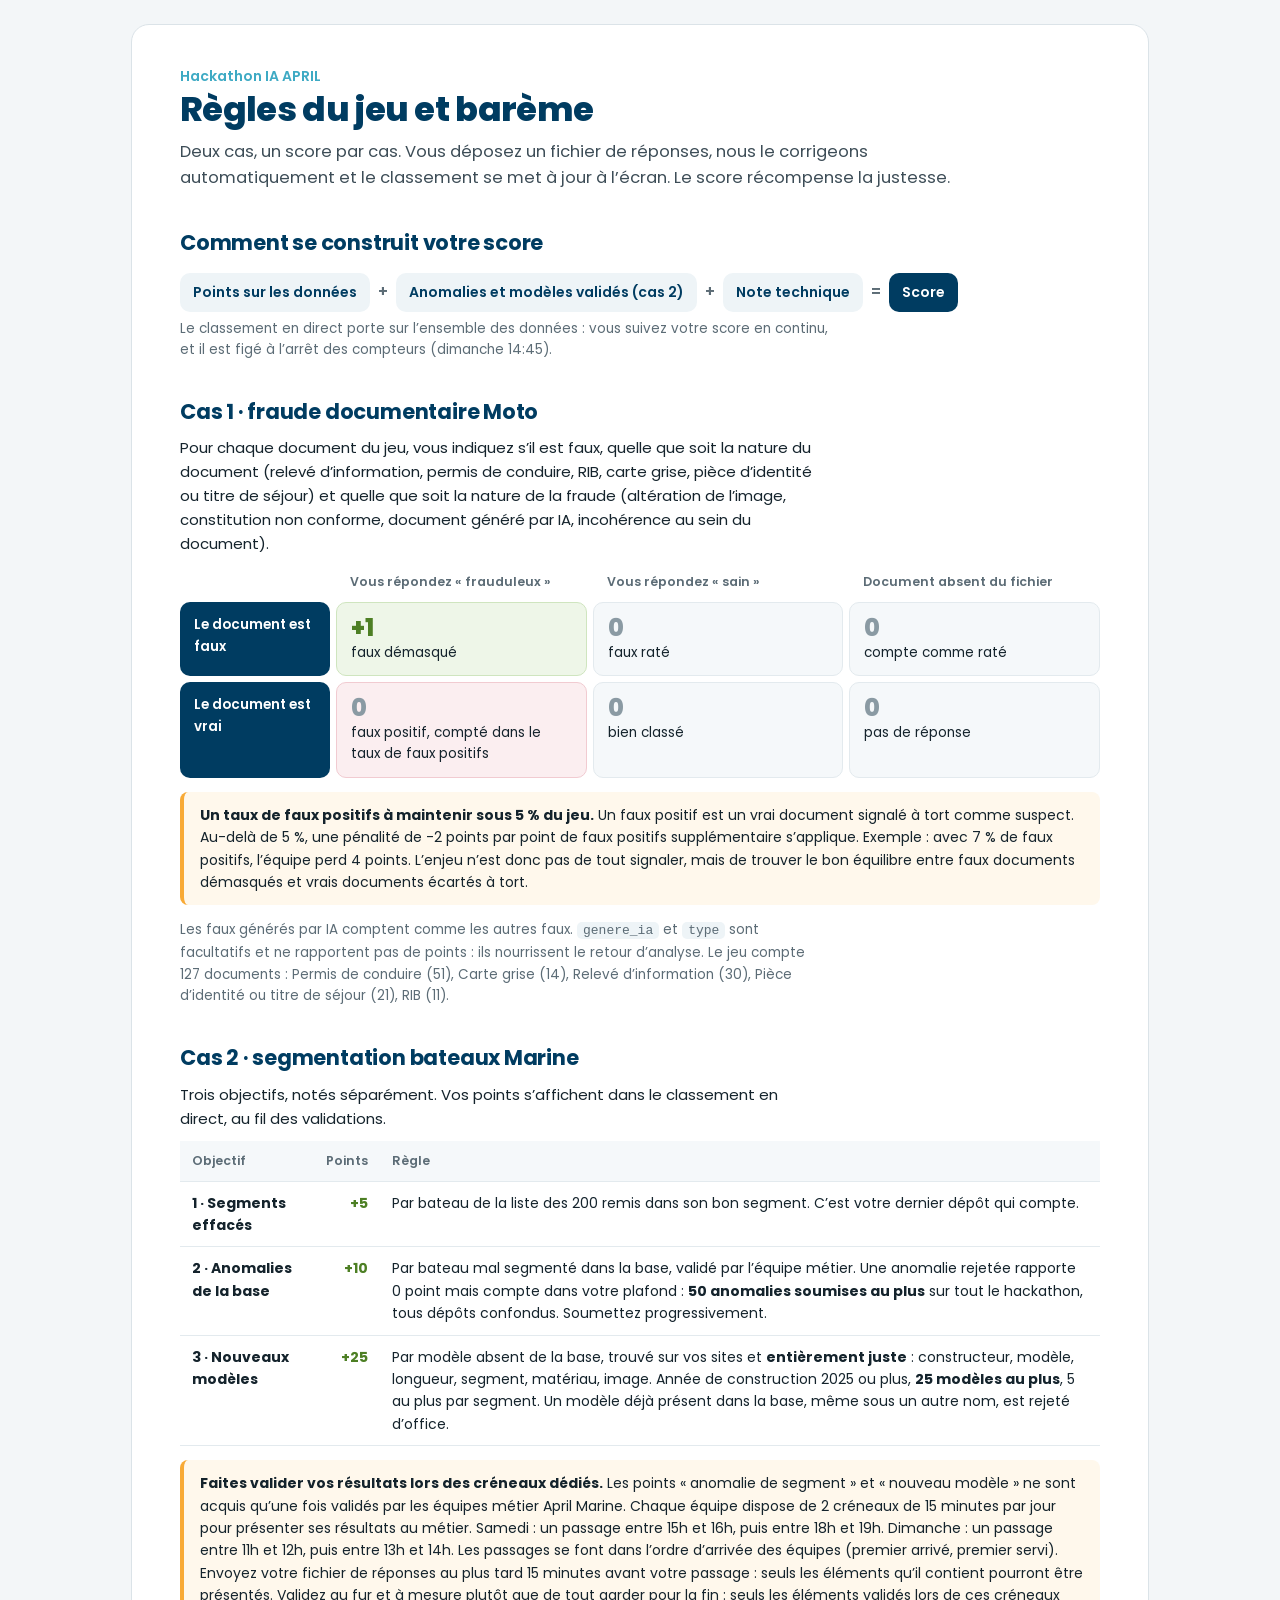
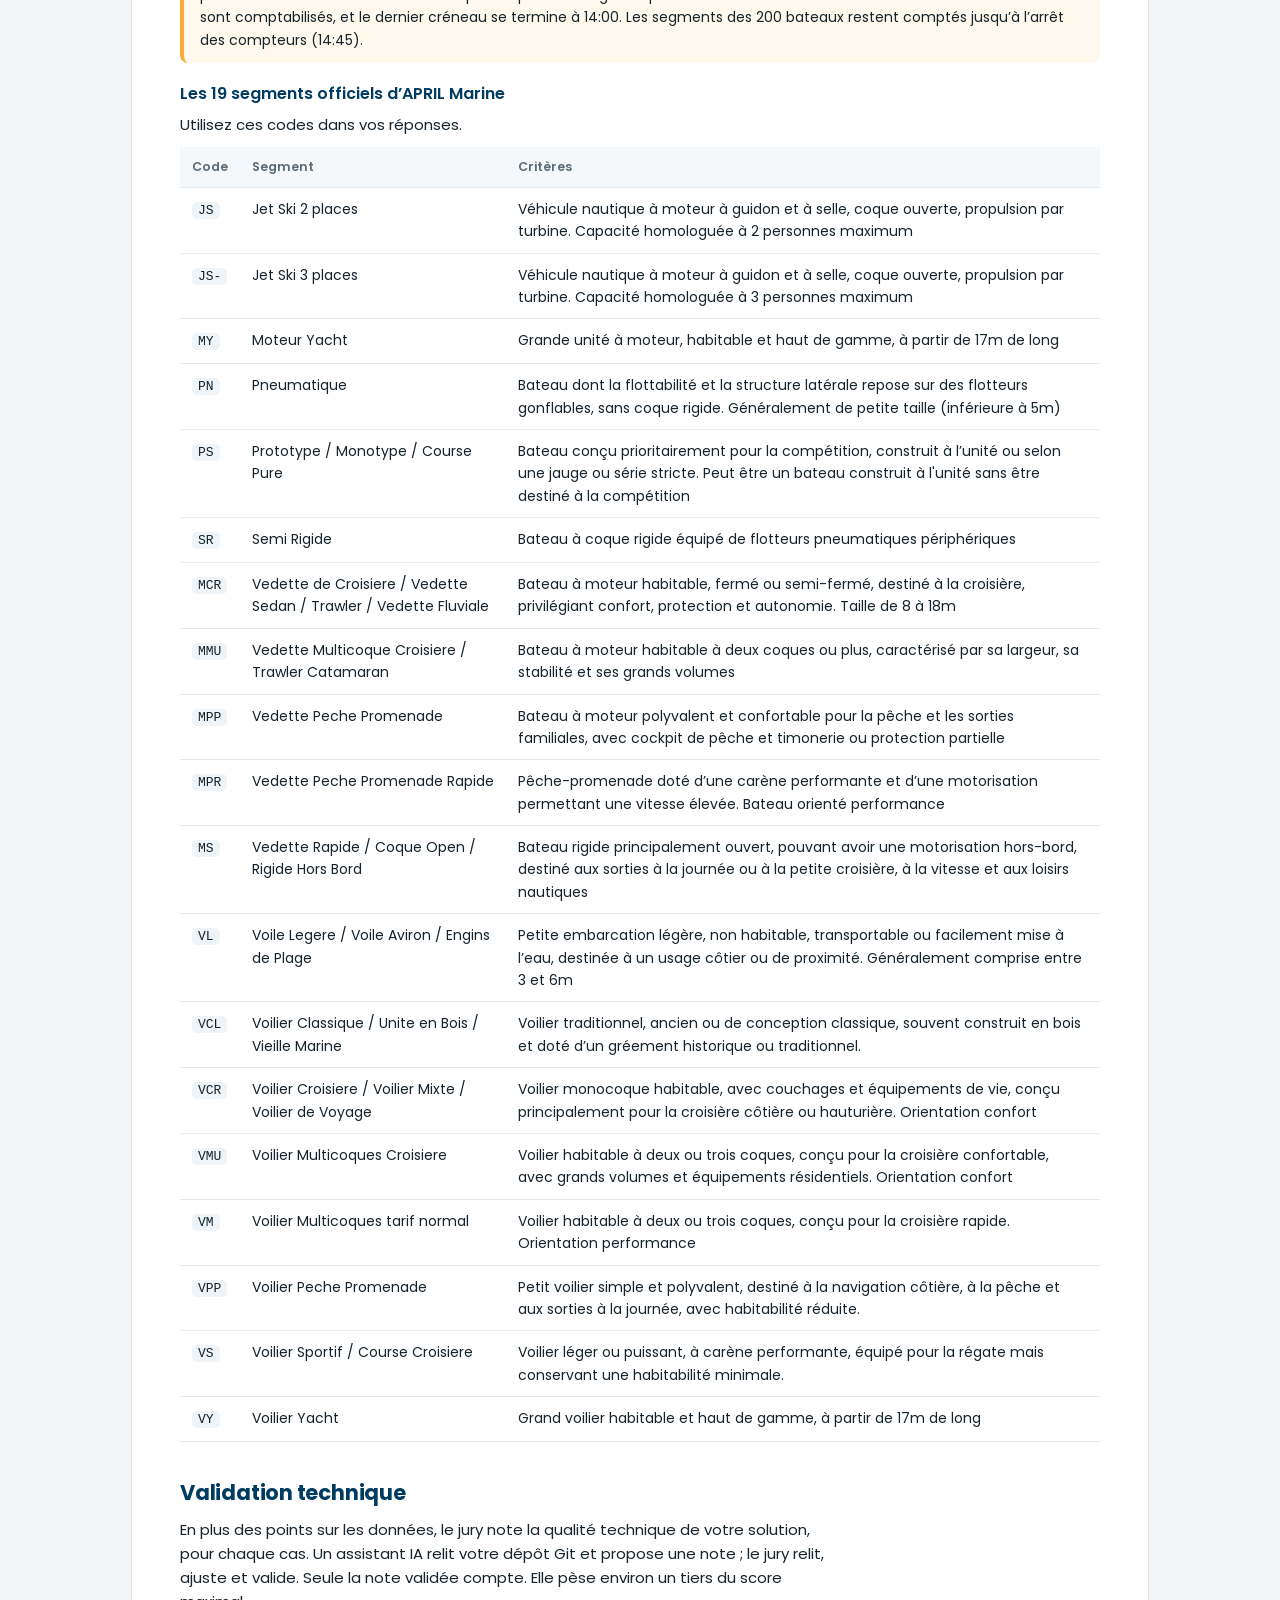
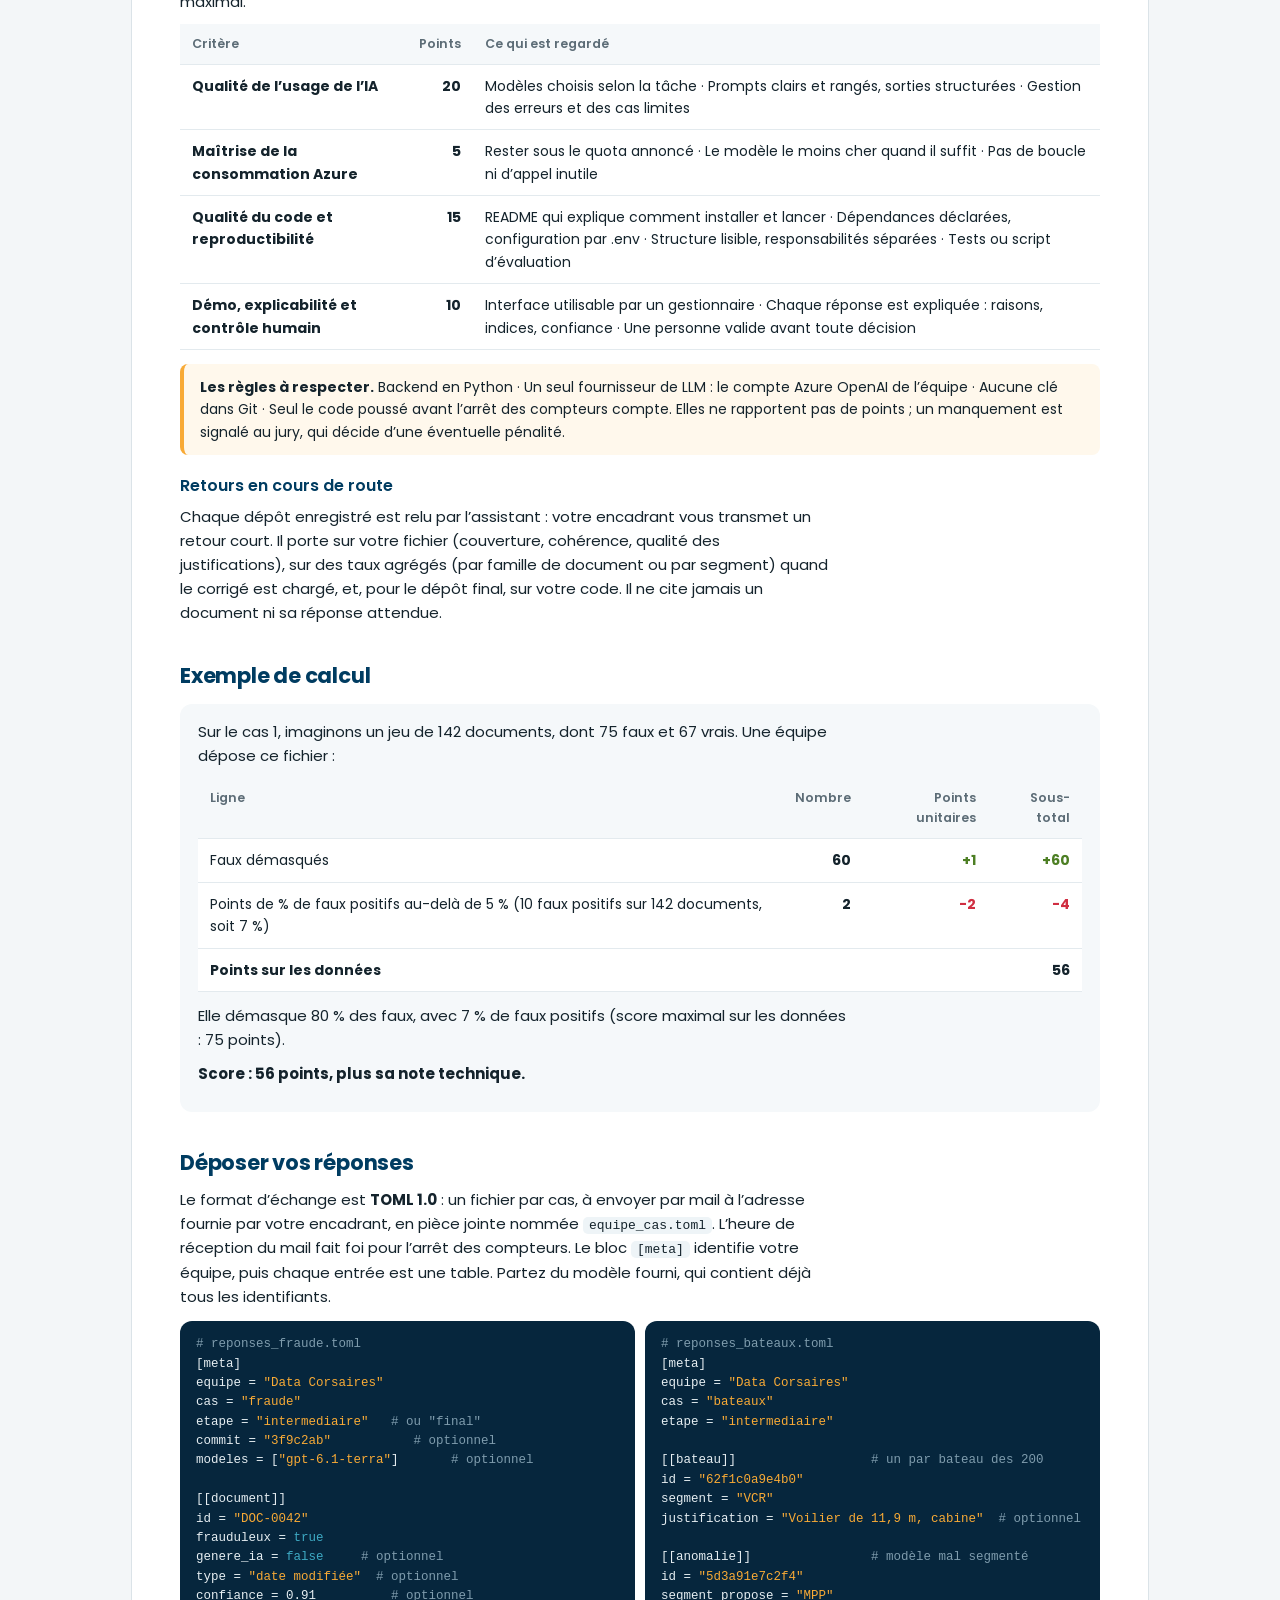
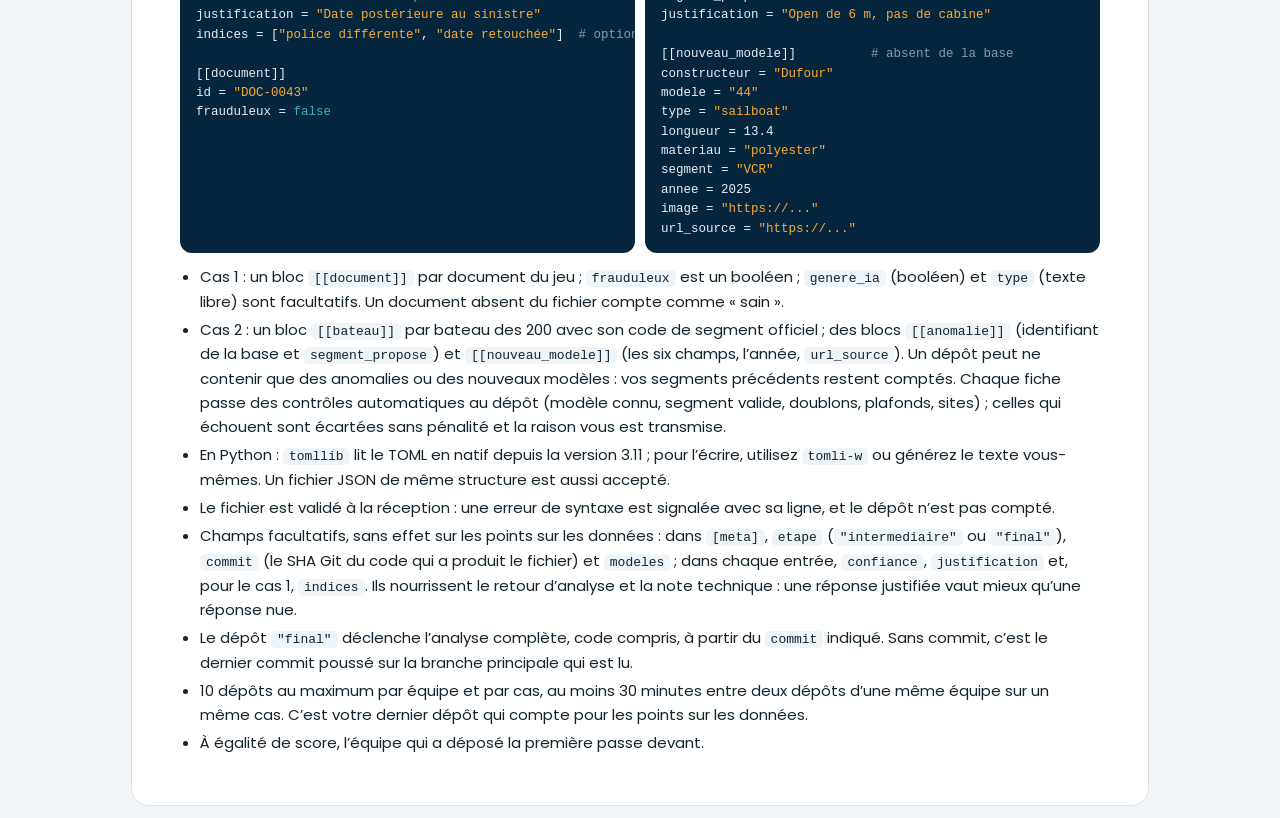
==== docs/regles-du-jeu.html @ a071743d "Kit de départ du hackathon : règles, brief, connexion Azure" ====
<!DOCTYPE html><html lang="fr"><head><meta charset="utf-8"><meta name="viewport" content="width=device-width, initial-scale=1"><title>Hackathon IA APRIL · règles du jeu</title><link href="https://fonts.googleapis.com/css2?family=Poppins:wght@400;500;600;700;800&display=swap" rel="stylesheet"><style>body{margin:0;background:#f3f6f8;padding:24px}
.rdoc{background:#fff;color:#14232c;border:1px solid #dbe3e8;border-radius:18px;padding:40px 48px;max-width:920px;margin:0 auto;font-family:'Poppins',system-ui,-apple-system,'Segoe UI',Roboto,sans-serif;font-size:15px;line-height:1.6}
.rdoc h1{font-size:34px;line-height:1.1;font-weight:800;letter-spacing:-.02em;color:#003C61;margin:4px 0 10px}
.rdoc h2{font-size:21px;font-weight:700;color:#003C61;margin:34px 0 8px;letter-spacing:-.01em}
.rdoc h3{font-size:16px;font-weight:600;color:#003C61;margin:18px 0 6px}
.rdoc p{margin:0 0 10px;max-width:72ch}
.rdoc .kicker{color:#3EAAC4;font-weight:600;font-size:14px}
.rdoc .lead{font-size:16.5px;color:#3d4d57}
.rdoc .muted{color:#5c6c76;font-size:13.5px}
.rdoc .formula{display:flex;flex-wrap:wrap;align-items:center;gap:8px;margin:14px 0 6px}
.rdoc .formula span{background:#eef4f7;border-radius:10px;padding:8px 13px;font-weight:600;color:#003C61;font-size:14px}
.rdoc .formula span.tot{background:#003C61;color:#fff}
.rdoc .formula i{font-style:normal;color:#5c6c76;font-weight:600}
.rdoc table{width:100%;border-collapse:collapse;margin:10px 0 6px;font-size:14px}
.rdoc th,.rdoc td{border-bottom:1px solid #e3eaee;padding:10px 12px;text-align:left;vertical-align:top}
.rdoc th{font-size:12.5px;font-weight:600;color:#5c6c76;background:#f5f8fa}
.rdoc td.n{text-align:right;font-weight:700;font-variant-numeric:tabular-nums;white-space:nowrap}
.rdoc .pos{color:#4d7f24}.rdoc .neg{color:#D02E41}.rdoc .zero{color:#8a9aa3}
.rdoc .steps{display:grid;grid-template-columns:repeat(4,minmax(0,1fr));gap:10px;margin:14px 0}
.rdoc .step{border:1px solid #dbe3e8;border-top:4px solid #3EAAC4;border-radius:12px;padding:12px 14px;background:#fff}
.rdoc .step:nth-child(2){border-top-color:#003C61}.rdoc .step:nth-child(3){border-top-color:#639E30}.rdoc .step:nth-child(4){border-top-color:#F8AA36}
.rdoc .step .no{font-size:12px;color:#5c6c76;font-weight:600}
.rdoc .step b{display:block;font-size:17px;color:#003C61}
.rdoc .step .q{font-size:13px;color:#3d4d57;margin-top:2px}
.rdoc .step .pts{font-size:22px;font-weight:800;color:#003C61;margin-top:8px;text-align:left;line-height:1.2;letter-spacing:0}
.rdoc .step .pts small{font-size:12px;font-weight:500;color:#5c6c76}
.rdoc .mx{display:grid;grid-template-columns:150px 1fr 1fr 1fr;gap:6px;margin:12px 0}
.rdoc .mx div{border-radius:10px;padding:12px 14px;font-size:13.5px}
.rdoc .mx .h{background:none;color:#5c6c76;font-weight:600;font-size:12.5px;padding:4px 14px;align-self:end}
.rdoc .mx .rh{background:#003C61;color:#fff;font-weight:600}
.rdoc .mx .c{background:#f5f8fa;border:1px solid #e3eaee}
.rdoc .mx .c b{display:block;font-size:24px;font-weight:800;line-height:1.1}
.rdoc .mx .good{background:#eef6e8;border-color:#cfe5bf}
.rdoc .mx .bad{background:#fbeef0;border-color:#f1cbd1}
.rdoc .note{border-left:4px solid #F8AA36;background:#fff8ec;border-radius:8px;padding:12px 16px;margin:14px 0;font-size:14px}
.rdoc .ex{background:#f5f8fa;border-radius:12px;padding:16px 18px;margin:12px 0}
.rdoc .ex table{background:#fff}
.rdoc code{background:#eef4f7;border-radius:5px;padding:1px 6px;font-size:13px;font-family:ui-monospace,SFMono-Regular,Menlo,Consolas,monospace}
.rdoc ul{margin:6px 0 10px 20px;padding:0}
.rdoc .codes2{display:grid;grid-template-columns:1fr 1fr;gap:10px;margin:12px 0}
.rdoc pre{margin:0;background:#06263d;color:#e6eef2;border-radius:12px;padding:14px 16px;font-size:12.5px;line-height:1.55;overflow-x:auto;font-family:ui-monospace,SFMono-Regular,Menlo,Consolas,monospace}
.rdoc pre .cm{color:#7f9cad}.rdoc pre .st{color:#F8AA36}.rdoc pre .kw{color:#3EAAC4}
@media (max-width:760px){.rdoc .codes2{grid-template-columns:1fr}}.rdoc li{margin:4px 0}
.rdoc.rdoc-pdf{border:0;border-radius:0;padding:0;max-width:none;width:700px;font-size:14px}
.rdoc.rdoc-pdf .steps{grid-template-columns:repeat(4,minmax(0,1fr))}
.rdoc.rdoc-pdf .mx{grid-template-columns:120px 1fr 1fr 1fr}
.rdoc.rdoc-pdf .codes2{grid-template-columns:1fr 1fr}
.rdoc.rdoc-pdf h2{break-after:avoid;page-break-after:avoid}
@media (max-width:760px){.rdoc{padding:24px 20px}.rdoc .steps{grid-template-columns:1fr 1fr}.rdoc .mx{grid-template-columns:100px 1fr 1fr 1fr}}
@media print{body{background:#fff;padding:0}.rdoc{border:0}}</style></head><body><article class="rdoc">
  <div class="kicker">Hackathon IA APRIL</div>
  <h1>Règles du jeu et barème</h1>
  <p class="lead">Deux cas, un score par cas. Vous déposez un fichier de réponses, nous le corrigeons automatiquement et le classement se met à jour à l’écran. Le score récompense la justesse.</p>

  <h2>Comment se construit votre score</h2>
  <div class="formula"><span>Points sur les données</span><i>+</i><span>Anomalies et modèles validés (cas 2)</span><i>+</i><span>Note technique</span><i>=</i><span class="tot">Score</span></div>
  <p class="muted">Le classement en direct porte sur l’ensemble des données : vous suivez votre score en continu, et il est figé à l’arrêt des compteurs (dimanche 14:45).</p>

  

  <h2>Cas 1 · fraude documentaire Moto</h2>
  <p>Pour chaque document du jeu, vous indiquez s’il est faux, quelle que soit la nature du document (relevé d’information, permis de conduire, RIB, carte grise, pièce d’identité ou titre de séjour) et quelle que soit la nature de la fraude (altération de l’image, constitution non conforme, document généré par IA, incohérence au sein du document).</p>
  <div class="mx">
    <div class="h"></div><div class="h">Vous répondez « frauduleux »</div><div class="h">Vous répondez « sain »</div><div class="h">Document absent du fichier</div>
    <div class="rh">Le document est faux</div>
    <div class="c good"><b class="pos">+1</b>faux démasqué</div>
    <div class="c "><b class="zero">0</b>faux raté</div>
    <div class="c "><b class="zero">0</b>compte comme raté</div>
    <div class="rh">Le document est vrai</div>
    <div class="c bad"><b class="zero">0</b>faux positif, compté dans le taux de faux positifs</div>
    <div class="c"><b class="zero">0</b>bien classé</div>
    <div class="c"><b class="zero">0</b>pas de réponse</div>
  </div>
  <div class="note"><b>Un taux de faux positifs à maintenir sous 5 % du jeu.</b> Un faux positif est un vrai document signalé à tort comme suspect. Au-delà de 5 %, une pénalité de -2 points par point de faux positifs supplémentaire s’applique. Exemple : avec 7 % de faux positifs, l’équipe perd 4 points. L’enjeu n’est donc pas de tout signaler, mais de trouver le bon équilibre entre faux documents démasqués et vrais documents écartés à tort.</div>
  <p class="muted">Les faux générés par IA comptent comme les autres faux. <code>genere_ia</code> et <code>type</code> sont facultatifs et ne rapportent pas de points : ils nourrissent le retour d’analyse. Le jeu compte 127 documents : Permis de conduire (51), Carte grise (14), Relevé d’information (30), Pièce d’identité ou titre de séjour (21), RIB (11).</p>

  
  <h2>Cas 2 · segmentation bateaux Marine</h2>
  <p>Trois objectifs, notés séparément. Vos points s’affichent dans le classement en direct, au fil des validations.</p>
  <table><thead><tr><th>Objectif</th><th style="text-align:right">Points</th><th>Règle</th></tr></thead><tbody>
    <tr><td><b>1 · Segments effacés</b></td><td class="n pos">+5</td><td>Par bateau de la liste des 200 remis dans son bon segment. C’est votre dernier dépôt qui compte.</td></tr>
    <tr><td><b>2 · Anomalies de la base</b></td><td class="n pos">+10</td><td>Par bateau mal segmenté dans la base, validé par l’équipe métier. Une anomalie rejetée rapporte 0 point mais compte dans votre plafond : <b>50 anomalies soumises au plus</b> sur tout le hackathon, tous dépôts confondus. Soumettez progressivement.</td></tr>
    <tr><td><b>3 · Nouveaux modèles</b></td><td class="n pos">+25</td><td>Par modèle absent de la base, trouvé sur vos sites et <b>entièrement juste</b> : constructeur, modèle, longueur, segment, matériau, image. Année de construction 2025 ou plus, <b>25 modèles au plus</b>, 5 au plus par segment. Un modèle déjà présent dans la base, même sous un autre nom, est rejeté d’office.</td></tr>
  </tbody></table>
  <div class="note"><b>Faites valider vos résultats lors des créneaux dédiés.</b> Les points « anomalie de segment » et « nouveau modèle » ne sont acquis qu’une fois validés par les équipes métier April Marine. Chaque équipe dispose de 2 créneaux de 15 minutes par jour pour présenter ses résultats au métier. Samedi : un passage entre 15h et 16h, puis entre 18h et 19h. Dimanche : un passage entre 11h et 12h, puis entre 13h et 14h. Les passages se font dans l’ordre d’arrivée des équipes (premier arrivé, premier servi). Envoyez votre fichier de réponses au plus tard 15 minutes avant votre passage : seuls les éléments qu’il contient pourront être présentés. Validez au fur et à mesure plutôt que de tout garder pour la fin : seuls les éléments validés lors de ces créneaux sont comptabilisés, et le dernier créneau se termine à 14:00. Les segments des 200 bateaux restent comptés jusqu’à l’arrêt des compteurs (14:45).</div>
  
  <h3>Les 19 segments officiels d’APRIL Marine</h3><p>Utilisez ces codes dans vos réponses.</p>
  <table><thead><tr><th>Code</th><th>Segment</th><th>Critères</th></tr></thead><tbody><tr><td><code>JS</code></td><td>Jet Ski 2 places</td><td class="small">Véhicule nautique à moteur à guidon et à selle, coque ouverte, propulsion par turbine. Capacité homologuée à 2 personnes maximum</td></tr><tr><td><code>JS-</code></td><td>Jet Ski 3 places</td><td class="small">Véhicule nautique à moteur à guidon et à selle, coque ouverte, propulsion par turbine. Capacité homologuée à 3 personnes maximum</td></tr><tr><td><code>MY</code></td><td>Moteur Yacht</td><td class="small">Grande unité à moteur, habitable et haut de gamme, à partir de 17m de long</td></tr><tr><td><code>PN</code></td><td>Pneumatique</td><td class="small">Bateau dont la flottabilité et la structure latérale repose sur des flotteurs gonflables, sans coque rigide. Généralement de petite taille (inférieure à 5m)</td></tr><tr><td><code>PS</code></td><td>Prototype / Monotype / Course Pure</td><td class="small">Bateau conçu prioritairement pour la compétition, construit à l’unité ou selon une jauge ou série stricte. Peut être un bateau construit à l&#39;unité sans être destiné à la compétition</td></tr><tr><td><code>SR</code></td><td>Semi Rigide</td><td class="small">Bateau à coque rigide équipé de flotteurs pneumatiques périphériques</td></tr><tr><td><code>MCR</code></td><td>Vedette de Croisiere / Vedette Sedan / Trawler / Vedette Fluviale</td><td class="small">Bateau à moteur habitable, fermé ou semi-fermé, destiné à la croisière, privilégiant confort, protection et autonomie. Taille de 8 à 18m</td></tr><tr><td><code>MMU</code></td><td>Vedette Multicoque Croisiere / Trawler Catamaran</td><td class="small">Bateau à moteur habitable à deux coques ou plus, caractérisé par sa largeur, sa stabilité et ses grands volumes</td></tr><tr><td><code>MPP</code></td><td>Vedette Peche Promenade</td><td class="small">Bateau à moteur polyvalent et confortable pour la pêche et les sorties familiales, avec cockpit de pêche et timonerie ou protection partielle</td></tr><tr><td><code>MPR</code></td><td>Vedette Peche Promenade Rapide</td><td class="small">Pêche-promenade doté d’une carène performante et d’une motorisation permettant une vitesse élevée. Bateau orienté performance</td></tr><tr><td><code>MS</code></td><td>Vedette Rapide / Coque Open / Rigide Hors Bord</td><td class="small">Bateau rigide principalement ouvert, pouvant avoir une motorisation hors-bord, destiné aux sorties à la journée ou à la petite croisière, à la vitesse et aux loisirs nautiques</td></tr><tr><td><code>VL</code></td><td>Voile Legere / Voile Aviron / Engins de Plage</td><td class="small">Petite embarcation légère, non habitable, transportable ou facilement mise à l’eau, destinée à un usage côtier ou de proximité. Généralement comprise entre 3 et 6m</td></tr><tr><td><code>VCL</code></td><td>Voilier Classique / Unite en Bois / Vieille Marine</td><td class="small">Voilier traditionnel, ancien ou de conception classique, souvent construit en bois et doté d’un gréement historique ou traditionnel.</td></tr><tr><td><code>VCR</code></td><td>Voilier Croisiere / Voilier Mixte / Voilier de Voyage</td><td class="small">Voilier monocoque habitable, avec couchages et équipements de vie, conçu principalement pour la croisière côtière ou hauturière. Orientation confort</td></tr><tr><td><code>VMU</code></td><td>Voilier Multicoques Croisiere</td><td class="small">Voilier habitable à deux ou trois coques, conçu pour la croisière confortable, avec grands volumes et équipements résidentiels. Orientation confort</td></tr><tr><td><code>VM</code></td><td>Voilier Multicoques tarif normal</td><td class="small">Voilier habitable à deux ou trois coques, conçu pour la croisière rapide. Orientation performance</td></tr><tr><td><code>VPP</code></td><td>Voilier Peche Promenade</td><td class="small">Petit voilier simple et polyvalent, destiné à la navigation côtière, à la pêche et aux sorties à la journée, avec habitabilité réduite.</td></tr><tr><td><code>VS</code></td><td>Voilier Sportif / Course Croisiere</td><td class="small">Voilier léger ou puissant, à carène performante, équipé pour la régate mais conservant une habitabilité minimale.</td></tr><tr><td><code>VY</code></td><td>Voilier Yacht</td><td class="small">Grand voilier habitable et haut de gamme, à partir de 17m de long</td></tr></tbody></table>

  
  <h2>Validation technique</h2>
  <p>En plus des points sur les données, le jury note la qualité technique de votre solution, pour chaque cas. Un assistant IA relit votre dépôt Git et propose une note ; le jury relit, ajuste et valide. Seule la note validée compte. Elle pèse environ un tiers du score maximal.</p>
  <table><thead><tr><th>Critère</th><th style="text-align:right">Points</th><th>Ce qui est regardé</th></tr></thead><tbody>
    <tr><td><b>Qualité de l’usage de l’IA</b></td><td class="n">20</td><td>Modèles choisis selon la tâche · Prompts clairs et rangés, sorties structurées · Gestion des erreurs et des cas limites</td></tr><tr><td><b>Maîtrise de la consommation Azure</b></td><td class="n">5</td><td>Rester sous le quota annoncé · Le modèle le moins cher quand il suffit · Pas de boucle ni d’appel inutile</td></tr><tr><td><b>Qualité du code et reproductibilité</b></td><td class="n">15</td><td>README qui explique comment installer et lancer · Dépendances déclarées, configuration par .env · Structure lisible, responsabilités séparées · Tests ou script d’évaluation</td></tr><tr><td><b>Démo, explicabilité et contrôle humain</b></td><td class="n">10</td><td>Interface utilisable par un gestionnaire · Chaque réponse est expliquée : raisons, indices, confiance · Une personne valide avant toute décision</td></tr>
    
  </tbody></table>
  <div class="note"><b>Les règles à respecter.</b> Backend en Python · Un seul fournisseur de LLM : le compte Azure OpenAI de l’équipe · Aucune clé dans Git · Seul le code poussé avant l’arrêt des compteurs compte. Elles ne rapportent pas de points ; un manquement est signalé au jury, qui décide d’une éventuelle pénalité.</div>
  <h3>Retours en cours de route</h3>
  <p>Chaque dépôt enregistré est relu par l’assistant : votre encadrant vous transmet un retour court. Il porte sur votre fichier (couverture, cohérence, qualité des justifications), sur des taux agrégés (par famille de document ou par segment) quand le corrigé est chargé, et, pour le dépôt final, sur votre code. Il ne cite jamais un document ni sa réponse attendue.</p>

  <h2>Exemple de calcul</h2>
  <div class="ex">
    <p>Sur le cas 1, imaginons un jeu de 142 documents, dont 75 faux et 67 vrais. Une équipe dépose ce fichier :</p>
    <table><thead><tr><th>Ligne</th><th style="text-align:right">Nombre</th><th style="text-align:right">Points unitaires</th><th style="text-align:right">Sous-total</th></tr></thead><tbody>
    <tr><td>Faux démasqués</td><td class="n">60</td><td class="n pos">+1</td><td class="n pos">+60</td></tr><tr><td>Points de % de faux positifs au-delà de 5 % (10 faux positifs sur 142 documents, soit 7 %)</td><td class="n">2</td><td class="n neg">-2</td><td class="n neg">-4</td></tr>
    <tr><td><b>Points sur les données</b></td><td></td><td></td><td class="n">56</td></tr>
    </tbody></table>
    <p style="margin-top:12px">Elle démasque 80 % des faux, avec 7 % de faux positifs (score maximal sur les données : 75 points).</p>
    <p><b>Score : 56 points, plus sa note technique.</b></p>
  </div>

  <h2>Déposer vos réponses</h2>
  <p>Le format d’échange est <b>TOML 1.0</b> : un fichier par cas, à envoyer par mail à l’adresse fournie par votre encadrant, en pièce jointe nommée <code>equipe_cas.toml</code>. L’heure de réception du mail fait foi pour l’arrêt des compteurs. Le bloc <code>[meta]</code> identifie votre équipe, puis chaque entrée est une table. Partez du modèle fourni, qui contient déjà tous les identifiants.</p>
  <div class="codes2">
<pre><span class="cm"># reponses_fraude.toml</span>
[meta]
equipe = <span class="st">"Data Corsaires"</span>
cas = <span class="st">"fraude"</span>
etape = <span class="st">"intermediaire"</span>   <span class="cm"># ou "final"</span>
commit = <span class="st">"3f9c2ab"</span>           <span class="cm"># optionnel</span>
modeles = [<span class="st">"gpt-6.1-terra"</span>]       <span class="cm"># optionnel</span>

[[document]]
id = <span class="st">"DOC-0042"</span>
frauduleux = <span class="kw">true</span>
genere_ia = <span class="kw">false</span>     <span class="cm"># optionnel</span>
type = <span class="st">"date modifiée"</span>  <span class="cm"># optionnel</span>
confiance = 0.91          <span class="cm"># optionnel</span>
justification = <span class="st">"Date postérieure au sinistre"</span>
indices = [<span class="st">"police différente"</span>, <span class="st">"date retouchée"</span>]  <span class="cm"># optionnel</span>

[[document]]
id = <span class="st">"DOC-0043"</span>
frauduleux = <span class="kw">false</span></pre>
<pre><span class="cm"># reponses_bateaux.toml</span>
[meta]
equipe = <span class="st">"Data Corsaires"</span>
cas = <span class="st">"bateaux"</span>
etape = <span class="st">"intermediaire"</span>

[[bateau]]                  <span class="cm"># un par bateau des 200</span>
id = <span class="st">"62f1c0a9e4b0"</span>
segment = <span class="st">"VCR"</span>
justification = <span class="st">"Voilier de 11,9 m, cabine"</span>  <span class="cm"># optionnel</span>

[[anomalie]]                <span class="cm"># modèle mal segmenté</span>
id = <span class="st">"5d3a91e7c2f4"</span>
segment_propose = <span class="st">"MPP"</span>
justification = <span class="st">"Open de 6 m, pas de cabine"</span>

[[nouveau_modele]]          <span class="cm"># absent de la base</span>
constructeur = <span class="st">"Dufour"</span>
modele = <span class="st">"44"</span>
type = <span class="st">"sailboat"</span>
longueur = 13.4
materiau = <span class="st">"polyester"</span>
segment = <span class="st">"VCR"</span>
annee = 2025
image = <span class="st">"https://..."</span>
url_source = <span class="st">"https://..."</span></pre>
  </div>
  <ul>
    <li>Cas 1 : un bloc <code>[[document]]</code> par document du jeu ; <code>frauduleux</code> est un booléen ; <code>genere_ia</code> (booléen) et <code>type</code> (texte libre) sont facultatifs. Un document absent du fichier compte comme « sain ».</li>
    <li>Cas 2 : un bloc <code>[[bateau]]</code> par bateau des 200 avec son code de segment officiel ; des blocs <code>[[anomalie]]</code> (identifiant de la base et <code>segment_propose</code>) et <code>[[nouveau_modele]]</code> (les six champs, l’année, <code>url_source</code>). Un dépôt peut ne contenir que des anomalies ou des nouveaux modèles : vos segments précédents restent comptés. Chaque fiche passe des contrôles automatiques au dépôt (modèle connu, segment valide, doublons, plafonds, sites) ; celles qui échouent sont écartées sans pénalité et la raison vous est transmise.</li>
    <li>En Python : <code>tomllib</code> lit le TOML en natif depuis la version 3.11 ; pour l’écrire, utilisez <code>tomli-w</code> ou générez le texte vous-mêmes. Un fichier JSON de même structure est aussi accepté.</li>
    <li>Le fichier est validé à la réception : une erreur de syntaxe est signalée avec sa ligne, et le dépôt n’est pas compté.</li>
    <li>Champs facultatifs, sans effet sur les points sur les données : dans <code>[meta]</code>, <code>etape</code> (<code>"intermediaire"</code> ou <code>"final"</code>), <code>commit</code> (le SHA Git du code qui a produit le fichier) et <code>modeles</code> ; dans chaque entrée, <code>confiance</code>, <code>justification</code> et, pour le cas 1, <code>indices</code>. Ils nourrissent le retour d’analyse et la note technique : une réponse justifiée vaut mieux qu’une réponse nue.</li>
    <li>Le dépôt <code>"final"</code> déclenche l’analyse complète, code compris, à partir du <code>commit</code> indiqué. Sans commit, c’est le dernier commit poussé sur la branche principale qui est lu.</li>
    <li>10 dépôts au maximum par équipe et par cas, au moins 30 minutes entre deux dépôts d’une même équipe sur un même cas. C’est votre dernier dépôt qui compte pour les points sur les données.</li>
    <li>À égalité de score, l’équipe qui a déposé la première passe devant.</li>
  </ul></article></body></html>
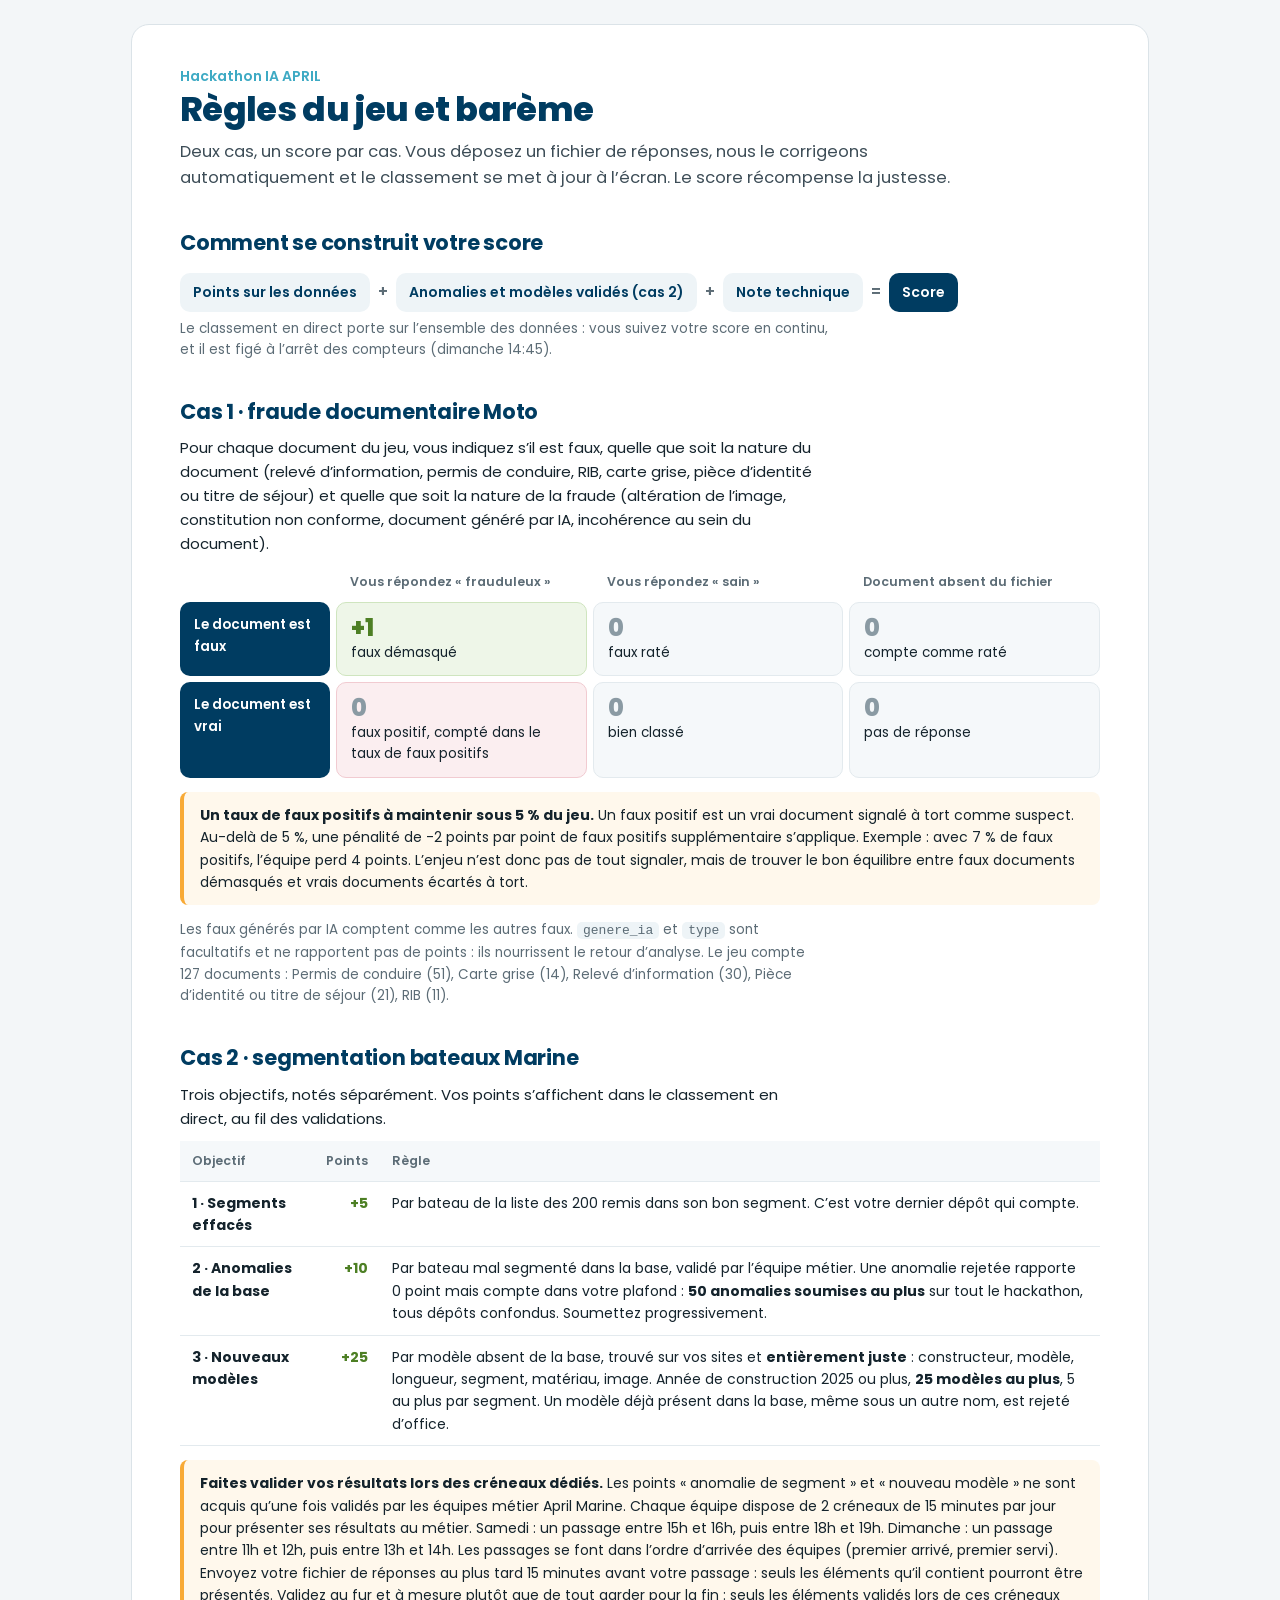
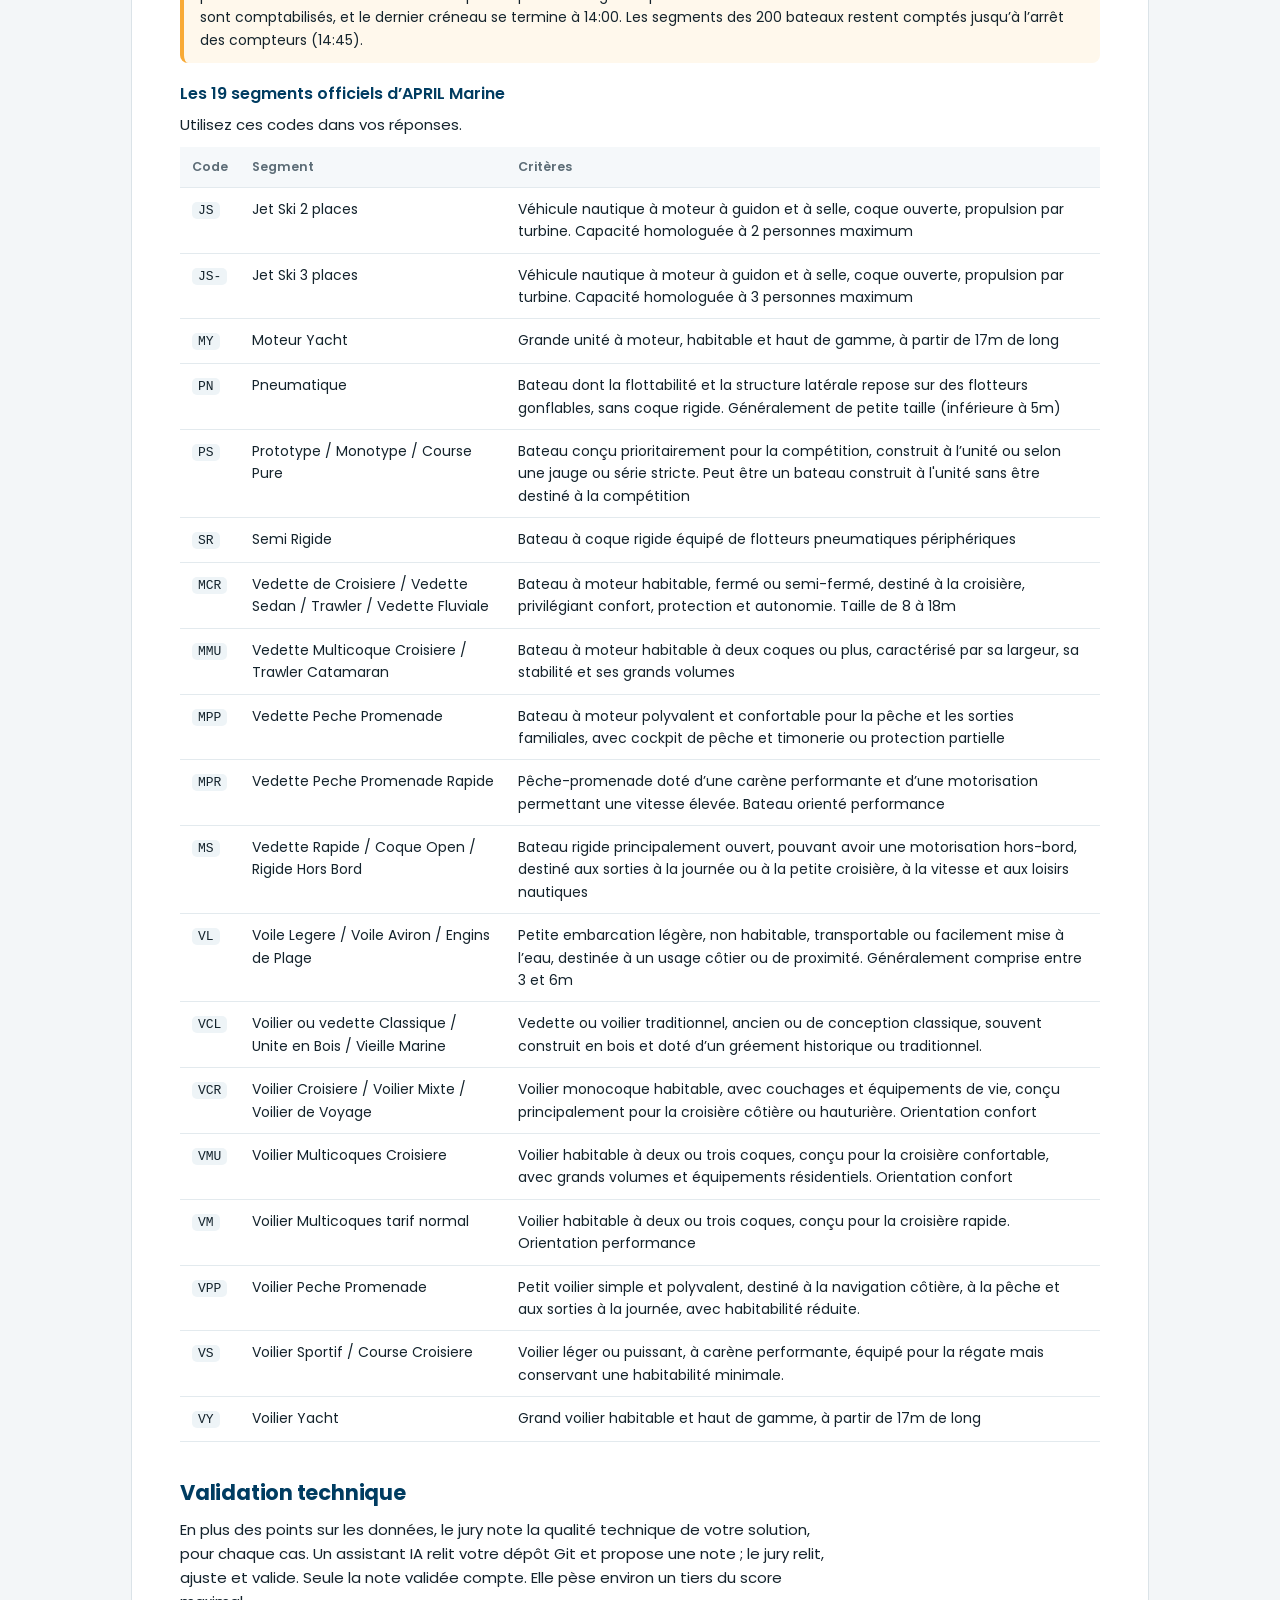
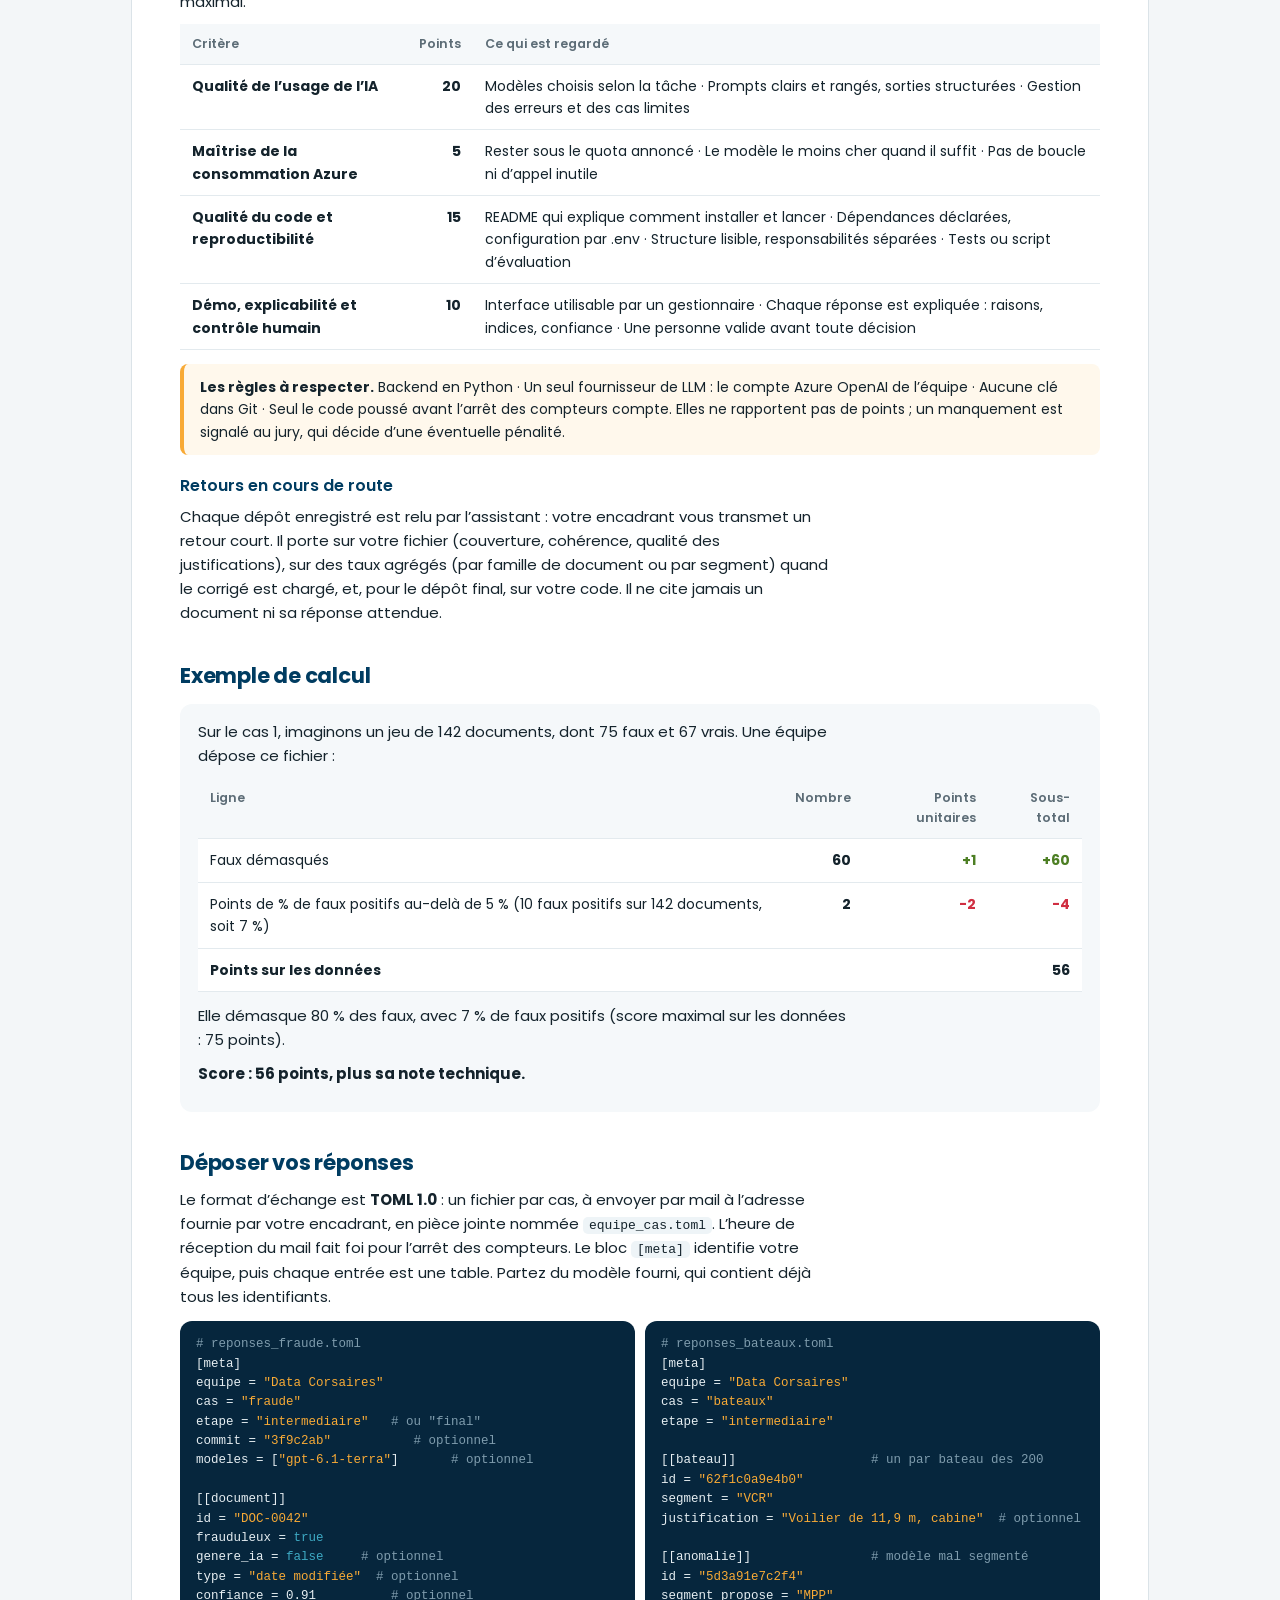
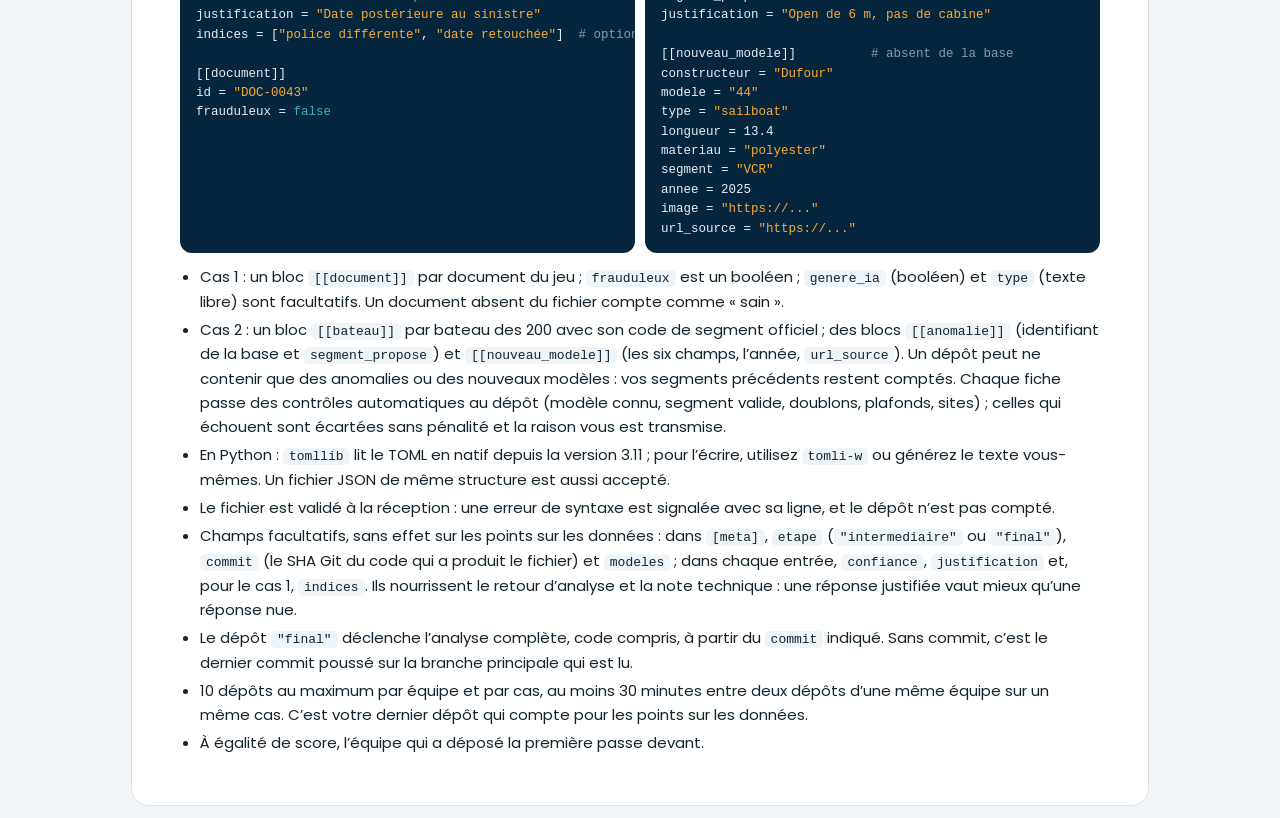
==== commit d79d0d35: "Kit de départ du hackathon : règles, brief, connexion Azure" ====
--- a/docs/regles-du-jeu.html
+++ b/docs/regles-du-jeu.html
@@ -85,7 +85,7 @@
   <div class="note"><b>Faites valider vos résultats lors des créneaux dédiés.</b> Les points « anomalie de segment » et « nouveau modèle » ne sont acquis qu’une fois validés par les équipes métier April Marine. Chaque équipe dispose de 2 créneaux de 15 minutes par jour pour présenter ses résultats au métier. Samedi : un passage entre 15h et 16h, puis entre 18h et 19h. Dimanche : un passage entre 11h et 12h, puis entre 13h et 14h. Les passages se font dans l’ordre d’arrivée des équipes (premier arrivé, premier servi). Envoyez votre fichier de réponses au plus tard 15 minutes avant votre passage : seuls les éléments qu’il contient pourront être présentés. Validez au fur et à mesure plutôt que de tout garder pour la fin : seuls les éléments validés lors de ces créneaux sont comptabilisés, et le dernier créneau se termine à 14:00. Les segments des 200 bateaux restent comptés jusqu’à l’arrêt des compteurs (14:45).</div>
   
   <h3>Les 19 segments officiels d’APRIL Marine</h3><p>Utilisez ces codes dans vos réponses.</p>
-  <table><thead><tr><th>Code</th><th>Segment</th><th>Critères</th></tr></thead><tbody><tr><td><code>JS</code></td><td>Jet Ski 2 places</td><td class="small">Véhicule nautique à moteur à guidon et à selle, coque ouverte, propulsion par turbine. Capacité homologuée à 2 personnes maximum</td></tr><tr><td><code>JS-</code></td><td>Jet Ski 3 places</td><td class="small">Véhicule nautique à moteur à guidon et à selle, coque ouverte, propulsion par turbine. Capacité homologuée à 3 personnes maximum</td></tr><tr><td><code>MY</code></td><td>Moteur Yacht</td><td class="small">Grande unité à moteur, habitable et haut de gamme, à partir de 17m de long</td></tr><tr><td><code>PN</code></td><td>Pneumatique</td><td class="small">Bateau dont la flottabilité et la structure latérale repose sur des flotteurs gonflables, sans coque rigide. Généralement de petite taille (inférieure à 5m)</td></tr><tr><td><code>PS</code></td><td>Prototype / Monotype / Course Pure</td><td class="small">Bateau conçu prioritairement pour la compétition, construit à l’unité ou selon une jauge ou série stricte. Peut être un bateau construit à l&#39;unité sans être destiné à la compétition</td></tr><tr><td><code>SR</code></td><td>Semi Rigide</td><td class="small">Bateau à coque rigide équipé de flotteurs pneumatiques périphériques</td></tr><tr><td><code>MCR</code></td><td>Vedette de Croisiere / Vedette Sedan / Trawler / Vedette Fluviale</td><td class="small">Bateau à moteur habitable, fermé ou semi-fermé, destiné à la croisière, privilégiant confort, protection et autonomie. Taille de 8 à 18m</td></tr><tr><td><code>MMU</code></td><td>Vedette Multicoque Croisiere / Trawler Catamaran</td><td class="small">Bateau à moteur habitable à deux coques ou plus, caractérisé par sa largeur, sa stabilité et ses grands volumes</td></tr><tr><td><code>MPP</code></td><td>Vedette Peche Promenade</td><td class="small">Bateau à moteur polyvalent et confortable pour la pêche et les sorties familiales, avec cockpit de pêche et timonerie ou protection partielle</td></tr><tr><td><code>MPR</code></td><td>Vedette Peche Promenade Rapide</td><td class="small">Pêche-promenade doté d’une carène performante et d’une motorisation permettant une vitesse élevée. Bateau orienté performance</td></tr><tr><td><code>MS</code></td><td>Vedette Rapide / Coque Open / Rigide Hors Bord</td><td class="small">Bateau rigide principalement ouvert, pouvant avoir une motorisation hors-bord, destiné aux sorties à la journée ou à la petite croisière, à la vitesse et aux loisirs nautiques</td></tr><tr><td><code>VL</code></td><td>Voile Legere / Voile Aviron / Engins de Plage</td><td class="small">Petite embarcation légère, non habitable, transportable ou facilement mise à l’eau, destinée à un usage côtier ou de proximité. Généralement comprise entre 3 et 6m</td></tr><tr><td><code>VCL</code></td><td>Voilier Classique / Unite en Bois / Vieille Marine</td><td class="small">Voilier traditionnel, ancien ou de conception classique, souvent construit en bois et doté d’un gréement historique ou traditionnel.</td></tr><tr><td><code>VCR</code></td><td>Voilier Croisiere / Voilier Mixte / Voilier de Voyage</td><td class="small">Voilier monocoque habitable, avec couchages et équipements de vie, conçu principalement pour la croisière côtière ou hauturière. Orientation confort</td></tr><tr><td><code>VMU</code></td><td>Voilier Multicoques Croisiere</td><td class="small">Voilier habitable à deux ou trois coques, conçu pour la croisière confortable, avec grands volumes et équipements résidentiels. Orientation confort</td></tr><tr><td><code>VM</code></td><td>Voilier Multicoques tarif normal</td><td class="small">Voilier habitable à deux ou trois coques, conçu pour la croisière rapide. Orientation performance</td></tr><tr><td><code>VPP</code></td><td>Voilier Peche Promenade</td><td class="small">Petit voilier simple et polyvalent, destiné à la navigation côtière, à la pêche et aux sorties à la journée, avec habitabilité réduite.</td></tr><tr><td><code>VS</code></td><td>Voilier Sportif / Course Croisiere</td><td class="small">Voilier léger ou puissant, à carène performante, équipé pour la régate mais conservant une habitabilité minimale.</td></tr><tr><td><code>VY</code></td><td>Voilier Yacht</td><td class="small">Grand voilier habitable et haut de gamme, à partir de 17m de long</td></tr></tbody></table>
+  <table><thead><tr><th>Code</th><th>Segment</th><th>Critères</th></tr></thead><tbody><tr><td><code>JS</code></td><td>Jet Ski 2 places</td><td class="small">Véhicule nautique à moteur à guidon et à selle, coque ouverte, propulsion par turbine. Capacité homologuée à 2 personnes maximum</td></tr><tr><td><code>JS-</code></td><td>Jet Ski 3 places</td><td class="small">Véhicule nautique à moteur à guidon et à selle, coque ouverte, propulsion par turbine. Capacité homologuée à 3 personnes maximum</td></tr><tr><td><code>MY</code></td><td>Moteur Yacht</td><td class="small">Grande unité à moteur, habitable et haut de gamme, à partir de 17m de long</td></tr><tr><td><code>PN</code></td><td>Pneumatique</td><td class="small">Bateau dont la flottabilité et la structure latérale repose sur des flotteurs gonflables, sans coque rigide. Généralement de petite taille (inférieure à 5m)</td></tr><tr><td><code>PS</code></td><td>Prototype / Monotype / Course Pure</td><td class="small">Bateau conçu prioritairement pour la compétition, construit à l’unité ou selon une jauge ou série stricte. Peut être un bateau construit à l&#39;unité sans être destiné à la compétition</td></tr><tr><td><code>SR</code></td><td>Semi Rigide</td><td class="small">Bateau à coque rigide équipé de flotteurs pneumatiques périphériques</td></tr><tr><td><code>MCR</code></td><td>Vedette de Croisiere / Vedette Sedan / Trawler / Vedette Fluviale</td><td class="small">Bateau à moteur habitable, fermé ou semi-fermé, destiné à la croisière, privilégiant confort, protection et autonomie. Taille de 8 à 18m</td></tr><tr><td><code>MMU</code></td><td>Vedette Multicoque Croisiere / Trawler Catamaran</td><td class="small">Bateau à moteur habitable à deux coques ou plus, caractérisé par sa largeur, sa stabilité et ses grands volumes</td></tr><tr><td><code>MPP</code></td><td>Vedette Peche Promenade</td><td class="small">Bateau à moteur polyvalent et confortable pour la pêche et les sorties familiales, avec cockpit de pêche et timonerie ou protection partielle</td></tr><tr><td><code>MPR</code></td><td>Vedette Peche Promenade Rapide</td><td class="small">Pêche-promenade doté d’une carène performante et d’une motorisation permettant une vitesse élevée. Bateau orienté performance</td></tr><tr><td><code>MS</code></td><td>Vedette Rapide / Coque Open / Rigide Hors Bord</td><td class="small">Bateau rigide principalement ouvert, pouvant avoir une motorisation hors-bord, destiné aux sorties à la journée ou à la petite croisière, à la vitesse et aux loisirs nautiques</td></tr><tr><td><code>VL</code></td><td>Voile Legere / Voile Aviron / Engins de Plage</td><td class="small">Petite embarcation légère, non habitable, transportable ou facilement mise à l’eau, destinée à un usage côtier ou de proximité. Généralement comprise entre 3 et 6m</td></tr><tr><td><code>VCL</code></td><td>Voilier ou vedette Classique / Unite en Bois / Vieille Marine</td><td class="small">Vedette ou voilier traditionnel, ancien ou de conception classique, souvent construit en bois et doté d’un gréement historique ou traditionnel.</td></tr><tr><td><code>VCR</code></td><td>Voilier Croisiere / Voilier Mixte / Voilier de Voyage</td><td class="small">Voilier monocoque habitable, avec couchages et équipements de vie, conçu principalement pour la croisière côtière ou hauturière. Orientation confort</td></tr><tr><td><code>VMU</code></td><td>Voilier Multicoques Croisiere</td><td class="small">Voilier habitable à deux ou trois coques, conçu pour la croisière confortable, avec grands volumes et équipements résidentiels. Orientation confort</td></tr><tr><td><code>VM</code></td><td>Voilier Multicoques tarif normal</td><td class="small">Voilier habitable à deux ou trois coques, conçu pour la croisière rapide. Orientation performance</td></tr><tr><td><code>VPP</code></td><td>Voilier Peche Promenade</td><td class="small">Petit voilier simple et polyvalent, destiné à la navigation côtière, à la pêche et aux sorties à la journée, avec habitabilité réduite.</td></tr><tr><td><code>VS</code></td><td>Voilier Sportif / Course Croisiere</td><td class="small">Voilier léger ou puissant, à carène performante, équipé pour la régate mais conservant une habitabilité minimale.</td></tr><tr><td><code>VY</code></td><td>Voilier Yacht</td><td class="small">Grand voilier habitable et haut de gamme, à partir de 17m de long</td></tr></tbody></table>
 
   
   <h2>Validation technique</h2>
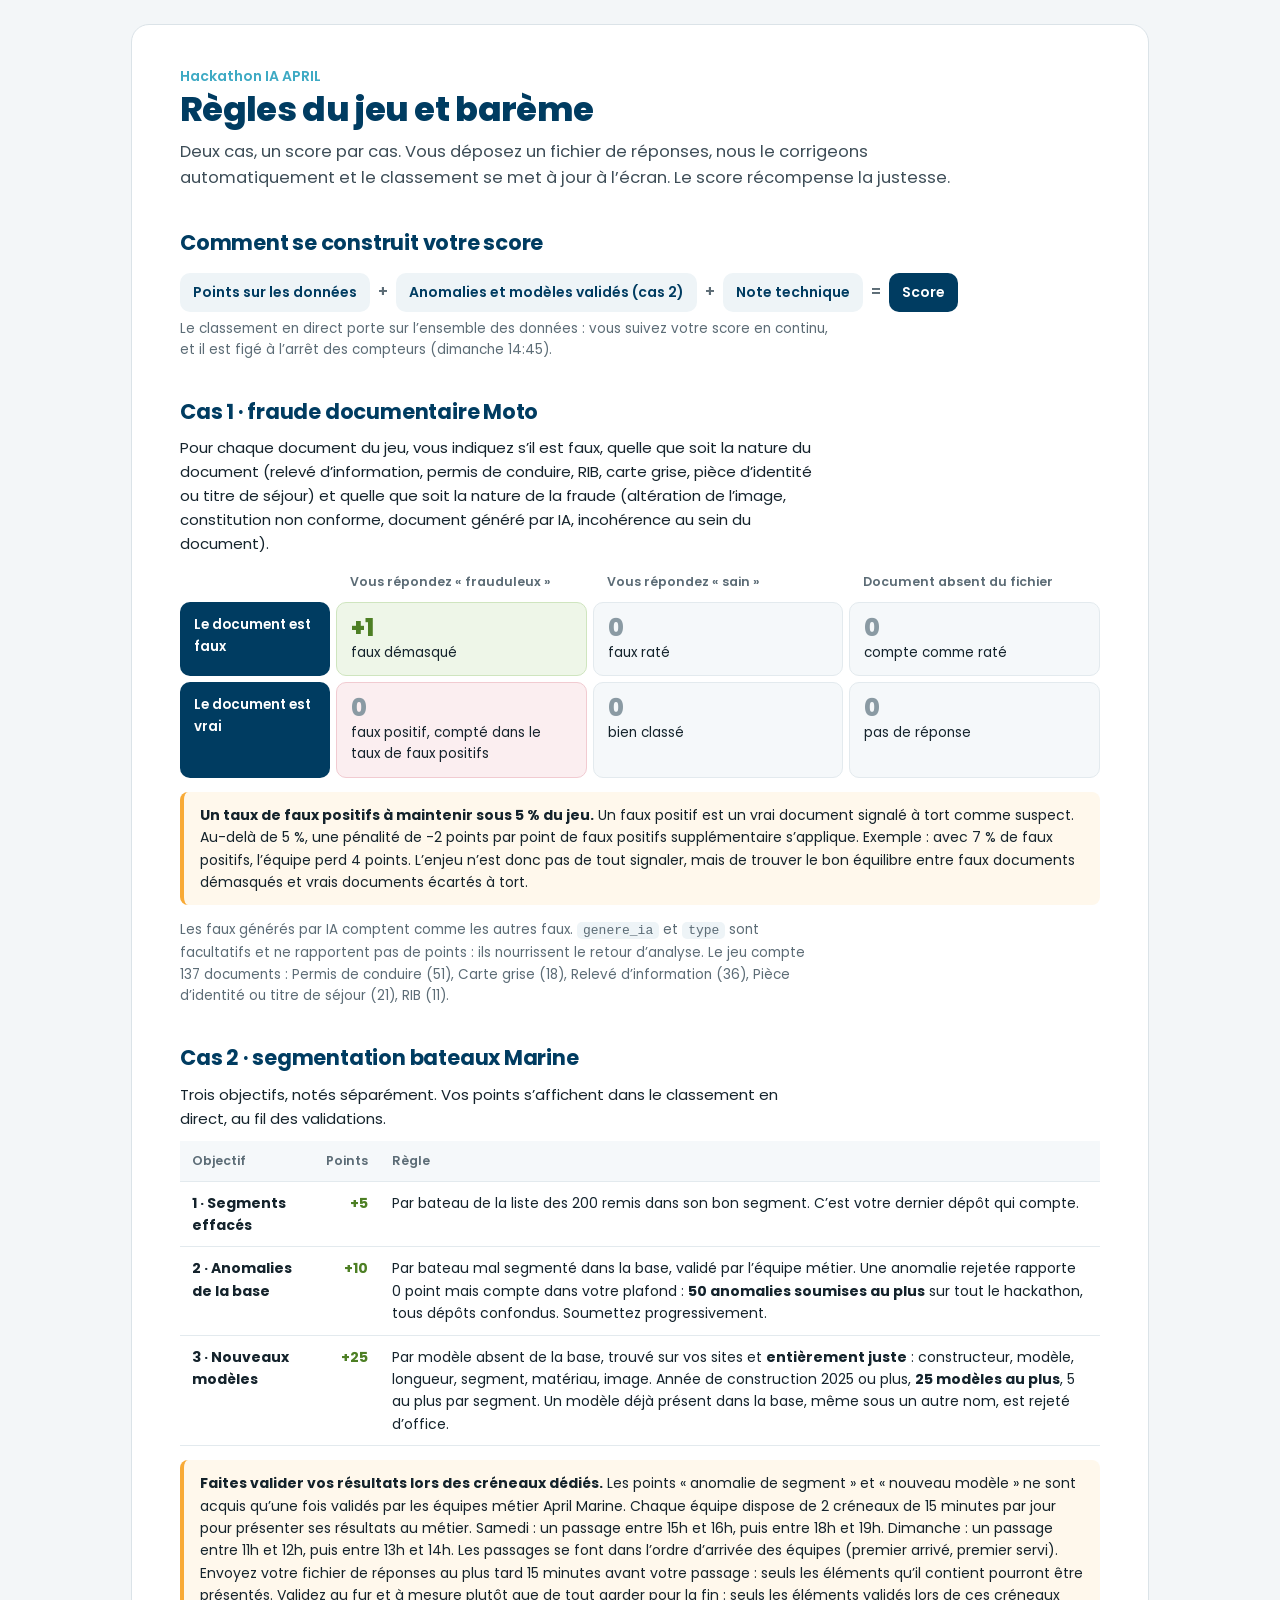
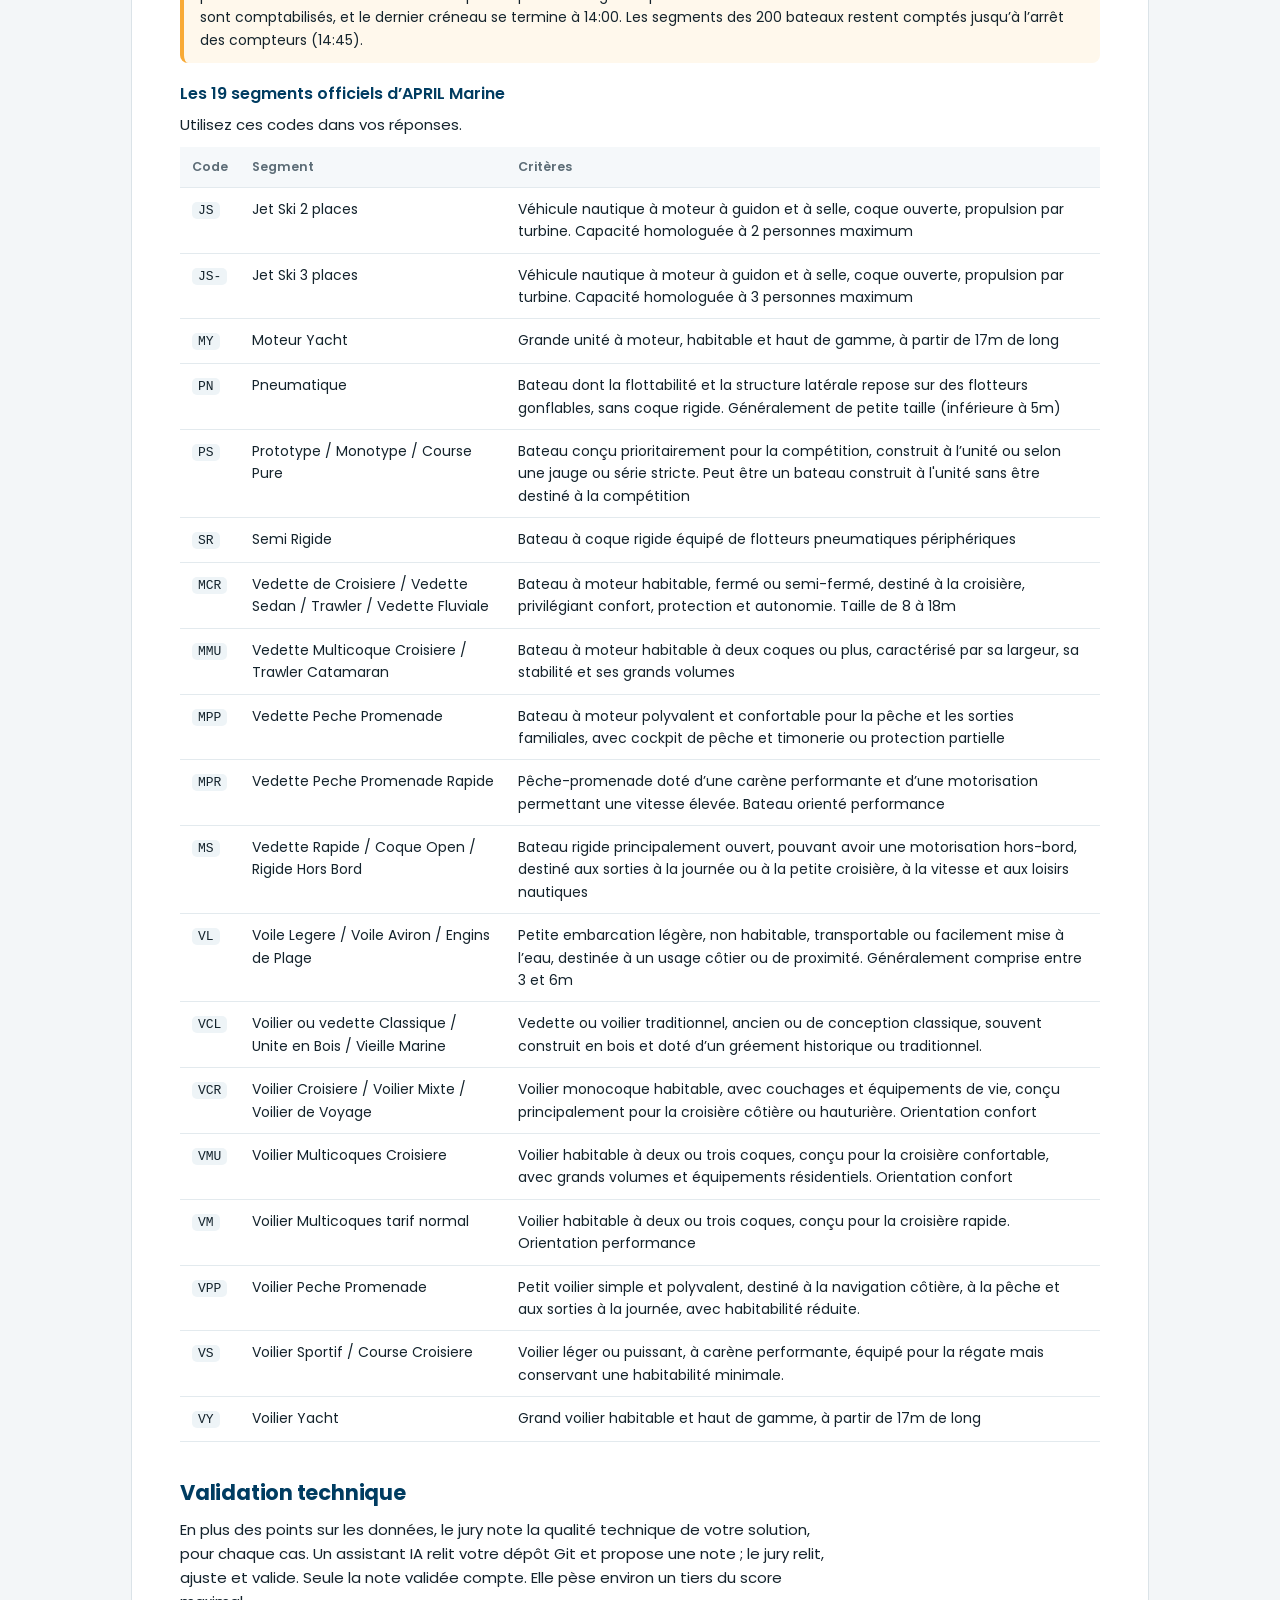
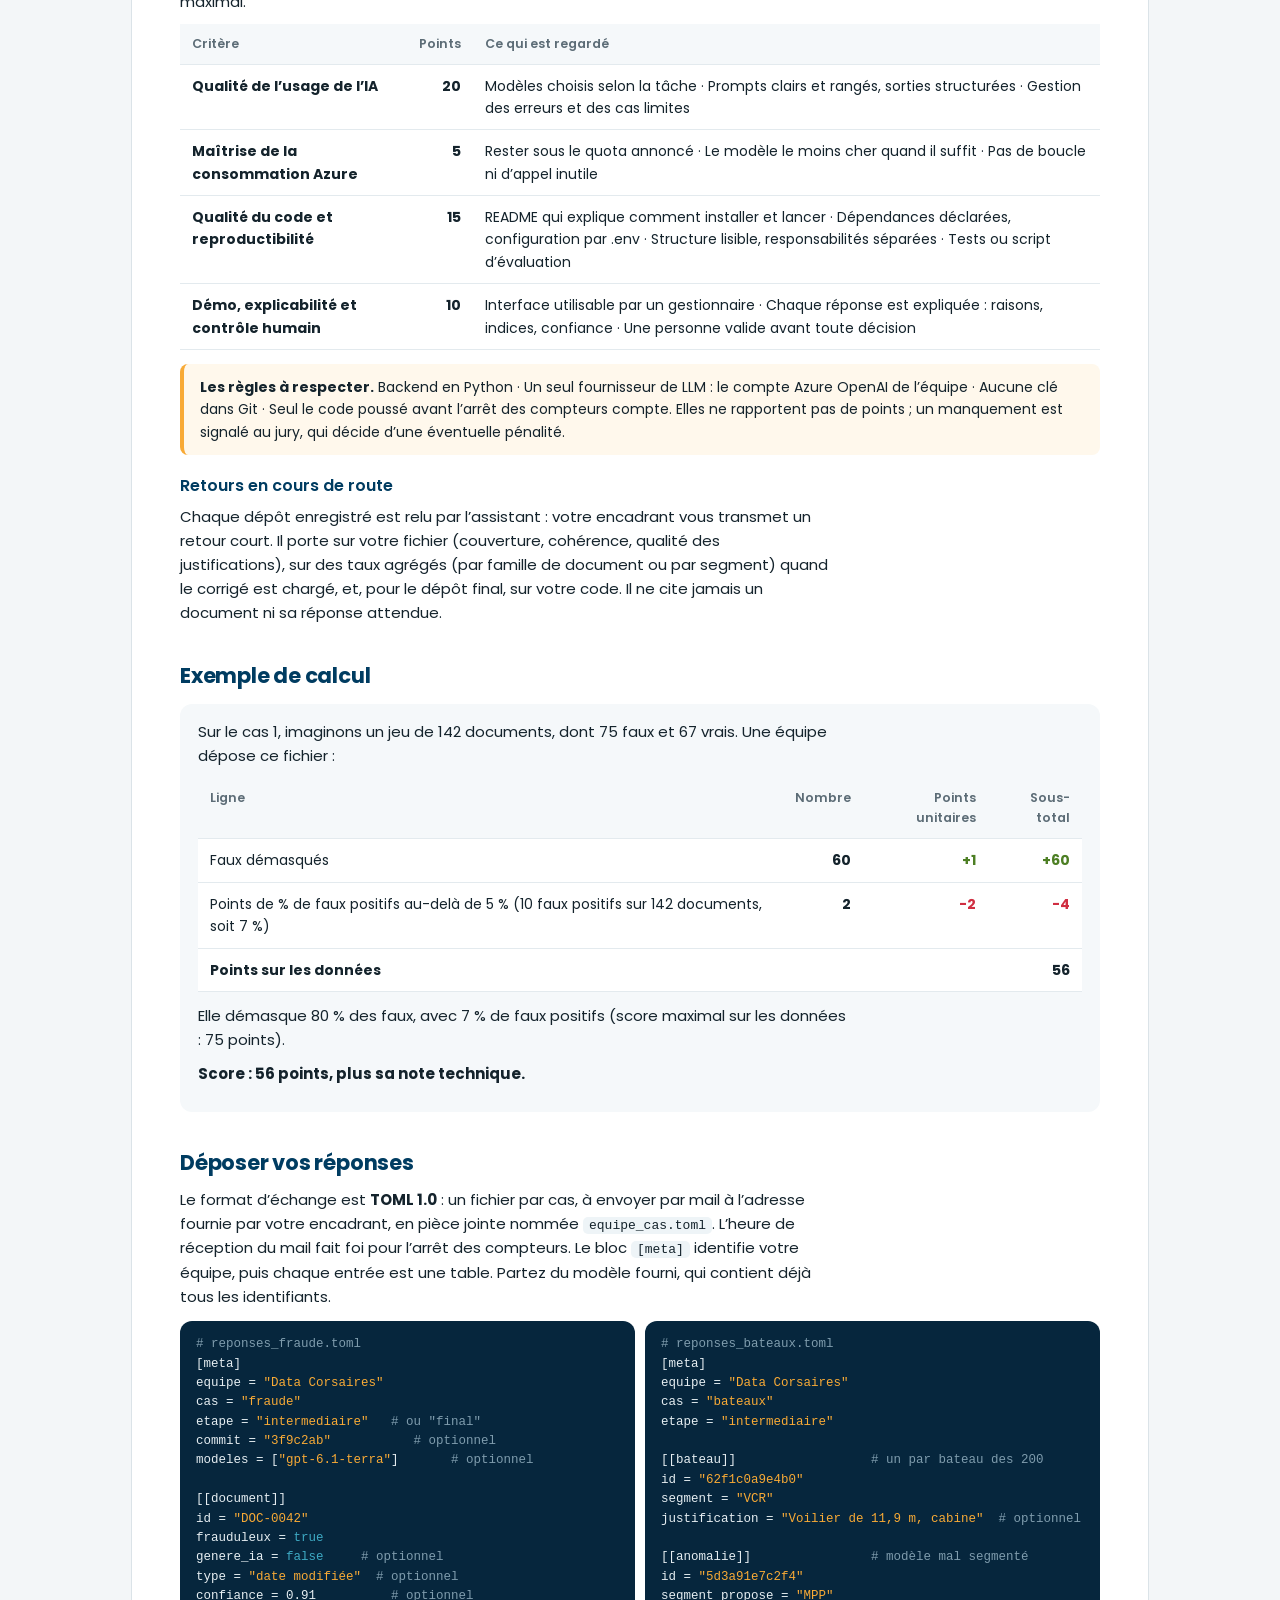
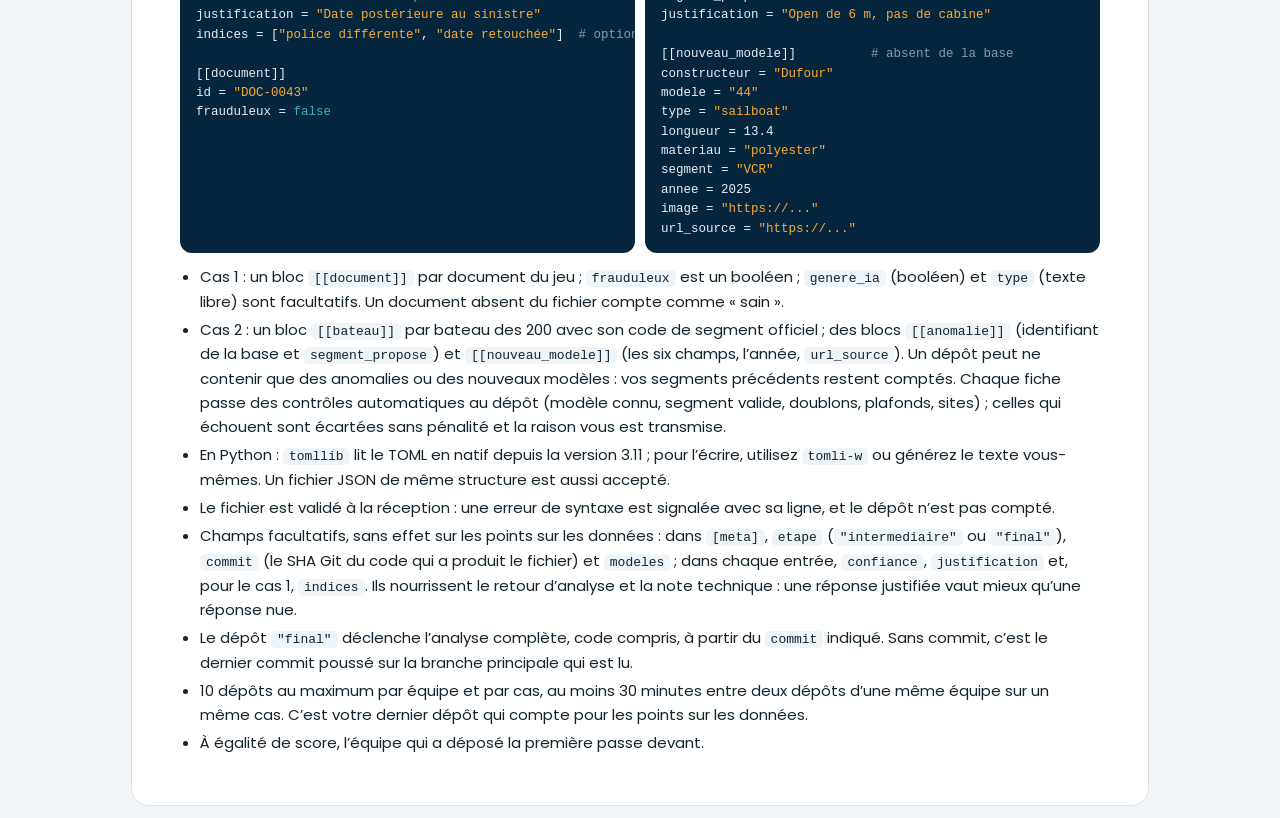
==== commit d6934d1a: "Kit de départ du hackathon : règles, brief, connexion Azure" ====
--- a/docs/regles-du-jeu.html
+++ b/docs/regles-du-jeu.html
@@ -72,7 +72,7 @@
     <div class="c"><b class="zero">0</b>pas de réponse</div>
   </div>
   <div class="note"><b>Un taux de faux positifs à maintenir sous 5 % du jeu.</b> Un faux positif est un vrai document signalé à tort comme suspect. Au-delà de 5 %, une pénalité de -2 points par point de faux positifs supplémentaire s’applique. Exemple : avec 7 % de faux positifs, l’équipe perd 4 points. L’enjeu n’est donc pas de tout signaler, mais de trouver le bon équilibre entre faux documents démasqués et vrais documents écartés à tort.</div>
-  <p class="muted">Les faux générés par IA comptent comme les autres faux. <code>genere_ia</code> et <code>type</code> sont facultatifs et ne rapportent pas de points : ils nourrissent le retour d’analyse. Le jeu compte 127 documents : Permis de conduire (51), Carte grise (14), Relevé d’information (30), Pièce d’identité ou titre de séjour (21), RIB (11).</p>
+  <p class="muted">Les faux générés par IA comptent comme les autres faux. <code>genere_ia</code> et <code>type</code> sont facultatifs et ne rapportent pas de points : ils nourrissent le retour d’analyse. Le jeu compte 137 documents : Permis de conduire (51), Carte grise (18), Relevé d’information (36), Pièce d’identité ou titre de séjour (21), RIB (11).</p>
 
   
   <h2>Cas 2 · segmentation bateaux Marine</h2>
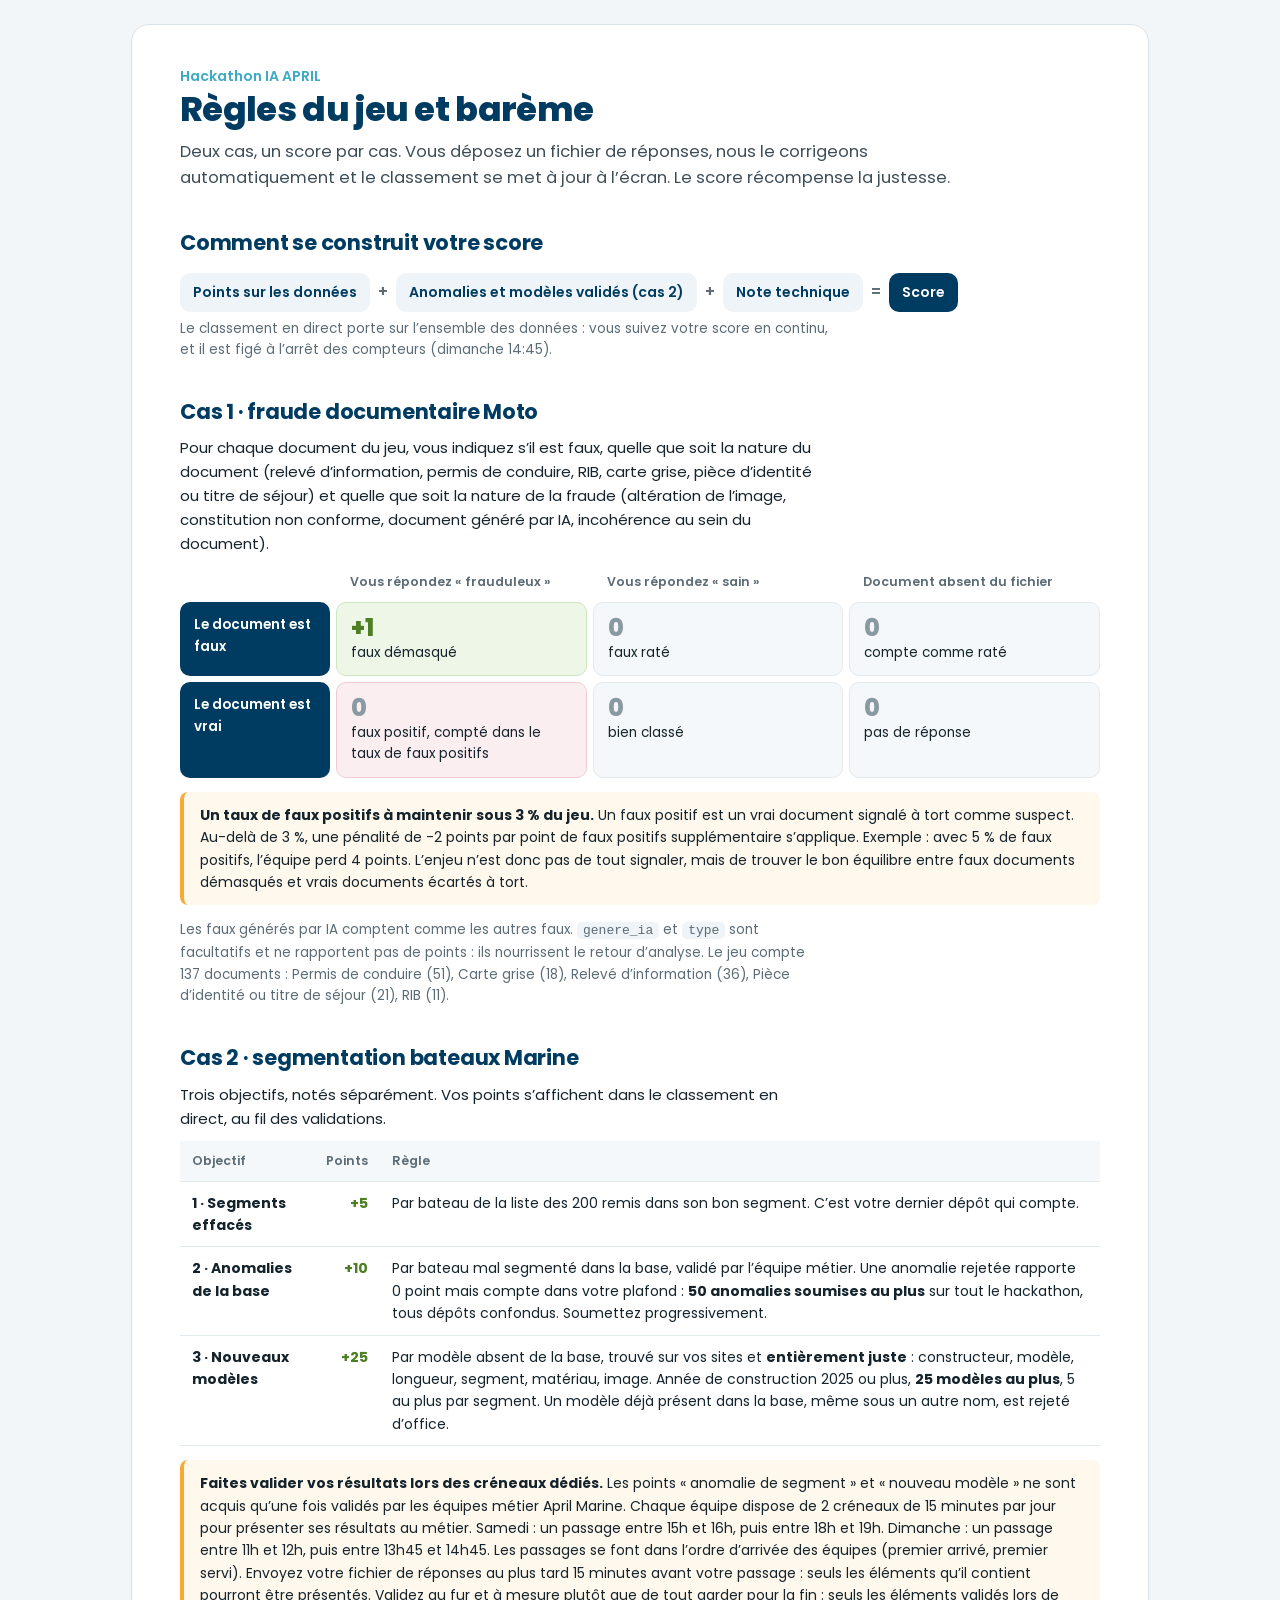
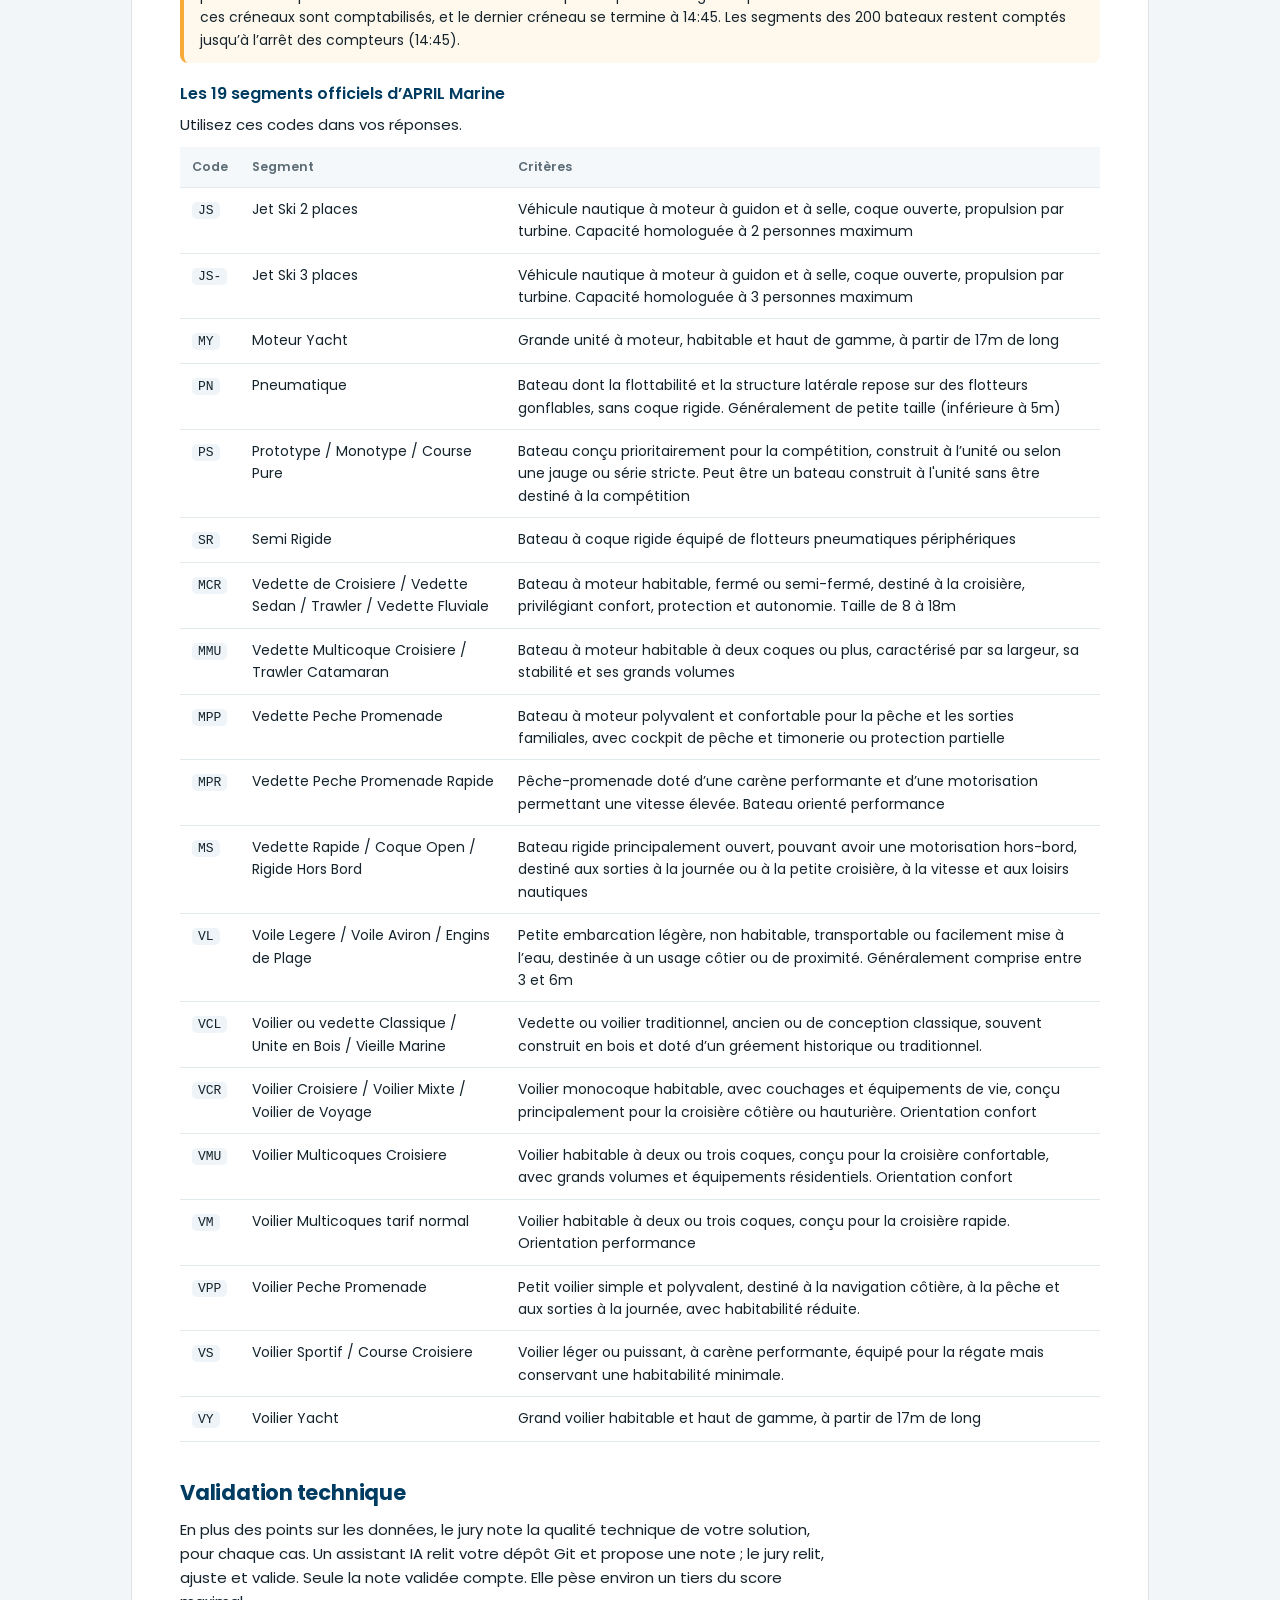
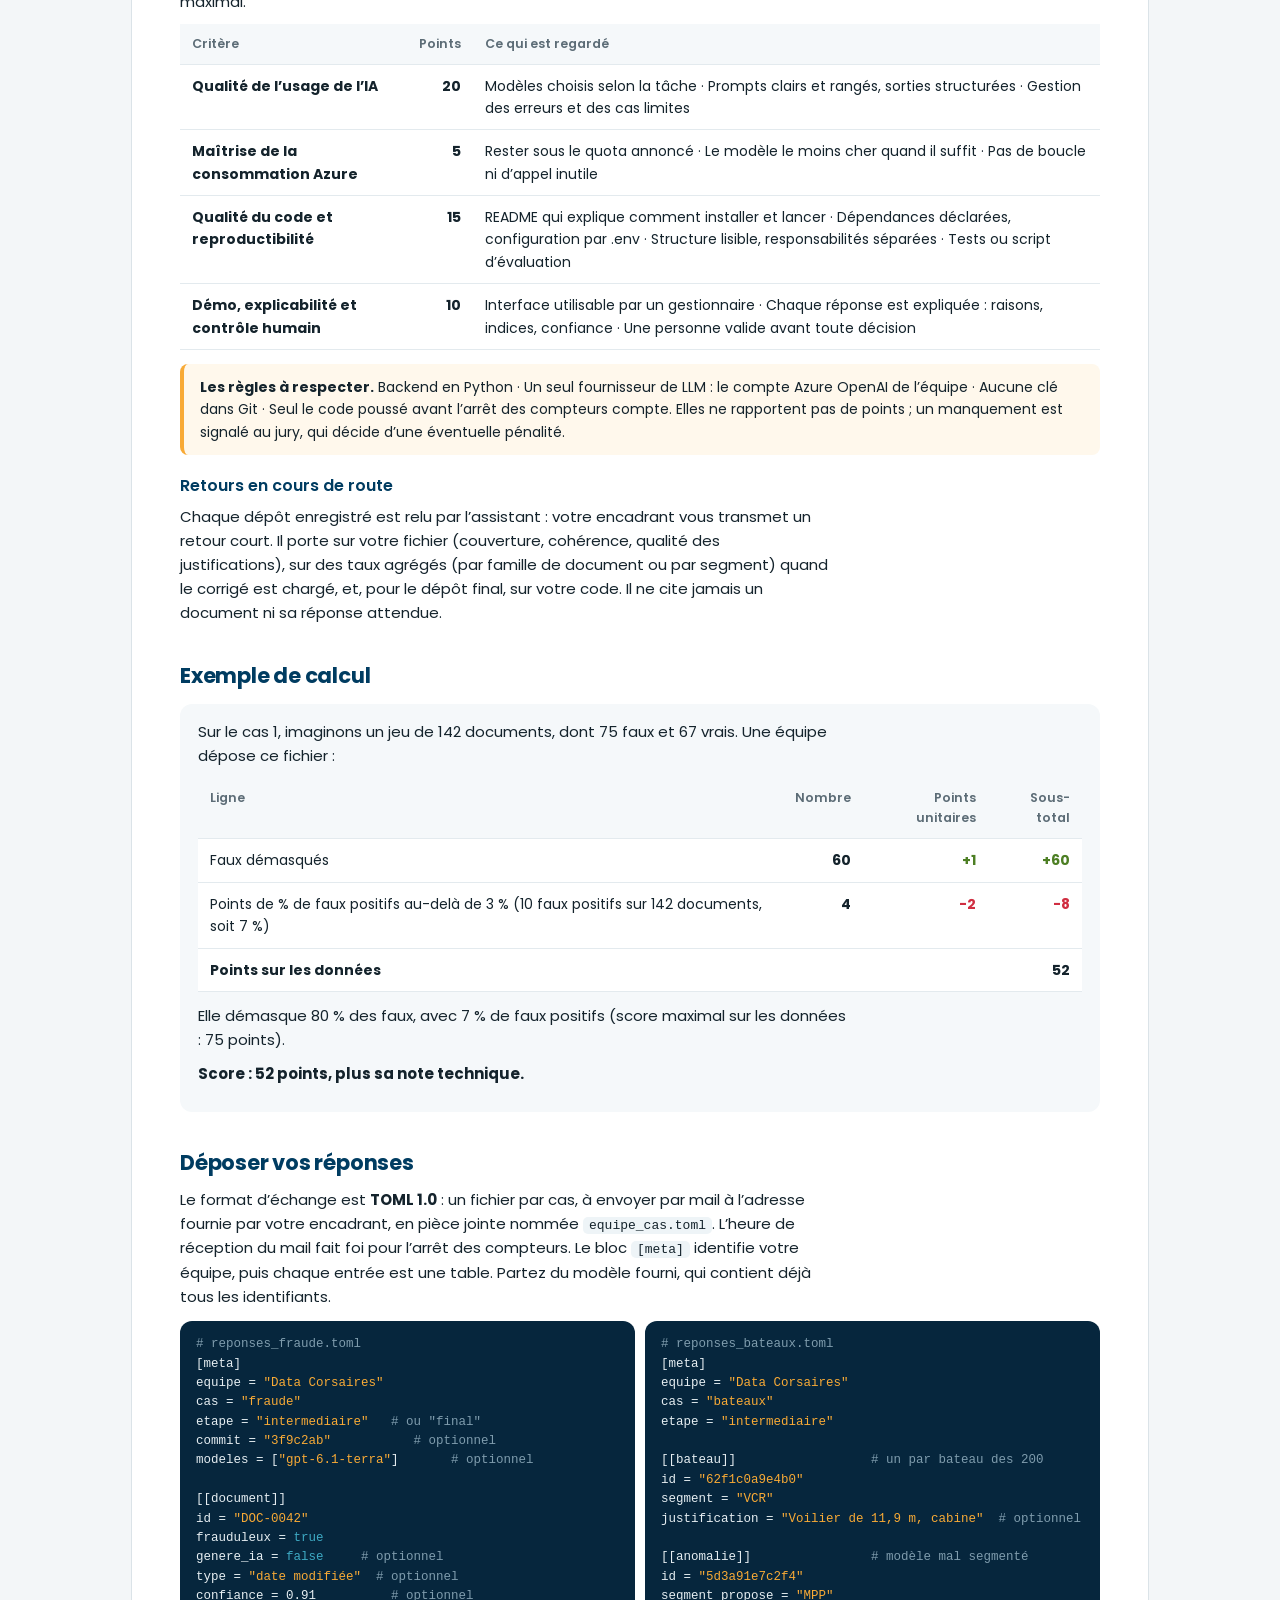
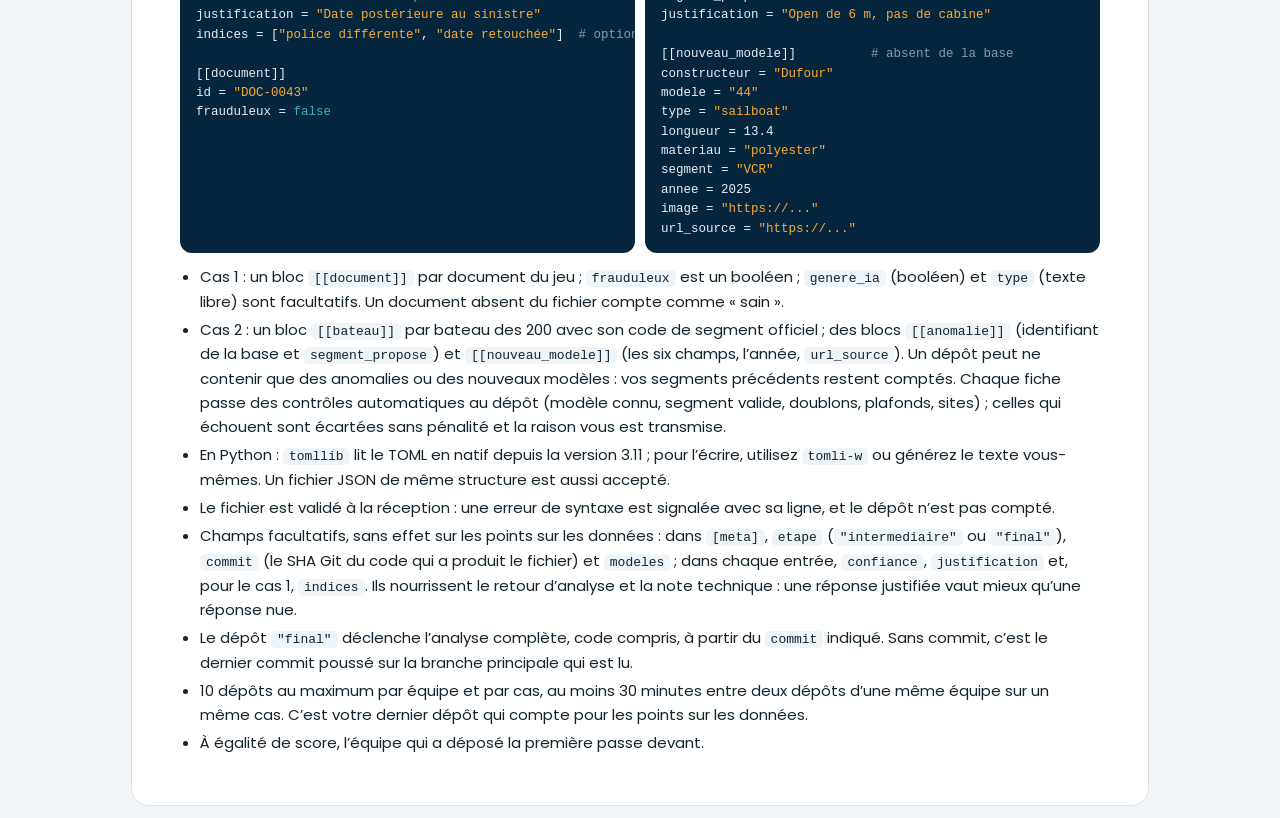
==== commit 3be8525e: "Kit de départ du hackathon : règles, brief, connexion Azure" ====
--- a/docs/regles-du-jeu.html
+++ b/docs/regles-du-jeu.html
@@ -71,7 +71,7 @@
     <div class="c"><b class="zero">0</b>bien classé</div>
     <div class="c"><b class="zero">0</b>pas de réponse</div>
   </div>
-  <div class="note"><b>Un taux de faux positifs à maintenir sous 5 % du jeu.</b> Un faux positif est un vrai document signalé à tort comme suspect. Au-delà de 5 %, une pénalité de -2 points par point de faux positifs supplémentaire s’applique. Exemple : avec 7 % de faux positifs, l’équipe perd 4 points. L’enjeu n’est donc pas de tout signaler, mais de trouver le bon équilibre entre faux documents démasqués et vrais documents écartés à tort.</div>
+  <div class="note"><b>Un taux de faux positifs à maintenir sous 3 % du jeu.</b> Un faux positif est un vrai document signalé à tort comme suspect. Au-delà de 3 %, une pénalité de -2 points par point de faux positifs supplémentaire s’applique. Exemple : avec 5 % de faux positifs, l’équipe perd 4 points. L’enjeu n’est donc pas de tout signaler, mais de trouver le bon équilibre entre faux documents démasqués et vrais documents écartés à tort.</div>
   <p class="muted">Les faux générés par IA comptent comme les autres faux. <code>genere_ia</code> et <code>type</code> sont facultatifs et ne rapportent pas de points : ils nourrissent le retour d’analyse. Le jeu compte 137 documents : Permis de conduire (51), Carte grise (18), Relevé d’information (36), Pièce d’identité ou titre de séjour (21), RIB (11).</p>
 
   
@@ -82,7 +82,7 @@
     <tr><td><b>2 · Anomalies de la base</b></td><td class="n pos">+10</td><td>Par bateau mal segmenté dans la base, validé par l’équipe métier. Une anomalie rejetée rapporte 0 point mais compte dans votre plafond : <b>50 anomalies soumises au plus</b> sur tout le hackathon, tous dépôts confondus. Soumettez progressivement.</td></tr>
     <tr><td><b>3 · Nouveaux modèles</b></td><td class="n pos">+25</td><td>Par modèle absent de la base, trouvé sur vos sites et <b>entièrement juste</b> : constructeur, modèle, longueur, segment, matériau, image. Année de construction 2025 ou plus, <b>25 modèles au plus</b>, 5 au plus par segment. Un modèle déjà présent dans la base, même sous un autre nom, est rejeté d’office.</td></tr>
   </tbody></table>
-  <div class="note"><b>Faites valider vos résultats lors des créneaux dédiés.</b> Les points « anomalie de segment » et « nouveau modèle » ne sont acquis qu’une fois validés par les équipes métier April Marine. Chaque équipe dispose de 2 créneaux de 15 minutes par jour pour présenter ses résultats au métier. Samedi : un passage entre 15h et 16h, puis entre 18h et 19h. Dimanche : un passage entre 11h et 12h, puis entre 13h et 14h. Les passages se font dans l’ordre d’arrivée des équipes (premier arrivé, premier servi). Envoyez votre fichier de réponses au plus tard 15 minutes avant votre passage : seuls les éléments qu’il contient pourront être présentés. Validez au fur et à mesure plutôt que de tout garder pour la fin : seuls les éléments validés lors de ces créneaux sont comptabilisés, et le dernier créneau se termine à 14:00. Les segments des 200 bateaux restent comptés jusqu’à l’arrêt des compteurs (14:45).</div>
+  <div class="note"><b>Faites valider vos résultats lors des créneaux dédiés.</b> Les points « anomalie de segment » et « nouveau modèle » ne sont acquis qu’une fois validés par les équipes métier April Marine. Chaque équipe dispose de 2 créneaux de 15 minutes par jour pour présenter ses résultats au métier. Samedi : un passage entre 15h et 16h, puis entre 18h et 19h. Dimanche : un passage entre 11h et 12h, puis entre 13h45 et 14h45. Les passages se font dans l’ordre d’arrivée des équipes (premier arrivé, premier servi). Envoyez votre fichier de réponses au plus tard 15 minutes avant votre passage : seuls les éléments qu’il contient pourront être présentés. Validez au fur et à mesure plutôt que de tout garder pour la fin : seuls les éléments validés lors de ces créneaux sont comptabilisés, et le dernier créneau se termine à 14:45. Les segments des 200 bateaux restent comptés jusqu’à l’arrêt des compteurs (14:45).</div>
   
   <h3>Les 19 segments officiels d’APRIL Marine</h3><p>Utilisez ces codes dans vos réponses.</p>
   <table><thead><tr><th>Code</th><th>Segment</th><th>Critères</th></tr></thead><tbody><tr><td><code>JS</code></td><td>Jet Ski 2 places</td><td class="small">Véhicule nautique à moteur à guidon et à selle, coque ouverte, propulsion par turbine. Capacité homologuée à 2 personnes maximum</td></tr><tr><td><code>JS-</code></td><td>Jet Ski 3 places</td><td class="small">Véhicule nautique à moteur à guidon et à selle, coque ouverte, propulsion par turbine. Capacité homologuée à 3 personnes maximum</td></tr><tr><td><code>MY</code></td><td>Moteur Yacht</td><td class="small">Grande unité à moteur, habitable et haut de gamme, à partir de 17m de long</td></tr><tr><td><code>PN</code></td><td>Pneumatique</td><td class="small">Bateau dont la flottabilité et la structure latérale repose sur des flotteurs gonflables, sans coque rigide. Généralement de petite taille (inférieure à 5m)</td></tr><tr><td><code>PS</code></td><td>Prototype / Monotype / Course Pure</td><td class="small">Bateau conçu prioritairement pour la compétition, construit à l’unité ou selon une jauge ou série stricte. Peut être un bateau construit à l&#39;unité sans être destiné à la compétition</td></tr><tr><td><code>SR</code></td><td>Semi Rigide</td><td class="small">Bateau à coque rigide équipé de flotteurs pneumatiques périphériques</td></tr><tr><td><code>MCR</code></td><td>Vedette de Croisiere / Vedette Sedan / Trawler / Vedette Fluviale</td><td class="small">Bateau à moteur habitable, fermé ou semi-fermé, destiné à la croisière, privilégiant confort, protection et autonomie. Taille de 8 à 18m</td></tr><tr><td><code>MMU</code></td><td>Vedette Multicoque Croisiere / Trawler Catamaran</td><td class="small">Bateau à moteur habitable à deux coques ou plus, caractérisé par sa largeur, sa stabilité et ses grands volumes</td></tr><tr><td><code>MPP</code></td><td>Vedette Peche Promenade</td><td class="small">Bateau à moteur polyvalent et confortable pour la pêche et les sorties familiales, avec cockpit de pêche et timonerie ou protection partielle</td></tr><tr><td><code>MPR</code></td><td>Vedette Peche Promenade Rapide</td><td class="small">Pêche-promenade doté d’une carène performante et d’une motorisation permettant une vitesse élevée. Bateau orienté performance</td></tr><tr><td><code>MS</code></td><td>Vedette Rapide / Coque Open / Rigide Hors Bord</td><td class="small">Bateau rigide principalement ouvert, pouvant avoir une motorisation hors-bord, destiné aux sorties à la journée ou à la petite croisière, à la vitesse et aux loisirs nautiques</td></tr><tr><td><code>VL</code></td><td>Voile Legere / Voile Aviron / Engins de Plage</td><td class="small">Petite embarcation légère, non habitable, transportable ou facilement mise à l’eau, destinée à un usage côtier ou de proximité. Généralement comprise entre 3 et 6m</td></tr><tr><td><code>VCL</code></td><td>Voilier ou vedette Classique / Unite en Bois / Vieille Marine</td><td class="small">Vedette ou voilier traditionnel, ancien ou de conception classique, souvent construit en bois et doté d’un gréement historique ou traditionnel.</td></tr><tr><td><code>VCR</code></td><td>Voilier Croisiere / Voilier Mixte / Voilier de Voyage</td><td class="small">Voilier monocoque habitable, avec couchages et équipements de vie, conçu principalement pour la croisière côtière ou hauturière. Orientation confort</td></tr><tr><td><code>VMU</code></td><td>Voilier Multicoques Croisiere</td><td class="small">Voilier habitable à deux ou trois coques, conçu pour la croisière confortable, avec grands volumes et équipements résidentiels. Orientation confort</td></tr><tr><td><code>VM</code></td><td>Voilier Multicoques tarif normal</td><td class="small">Voilier habitable à deux ou trois coques, conçu pour la croisière rapide. Orientation performance</td></tr><tr><td><code>VPP</code></td><td>Voilier Peche Promenade</td><td class="small">Petit voilier simple et polyvalent, destiné à la navigation côtière, à la pêche et aux sorties à la journée, avec habitabilité réduite.</td></tr><tr><td><code>VS</code></td><td>Voilier Sportif / Course Croisiere</td><td class="small">Voilier léger ou puissant, à carène performante, équipé pour la régate mais conservant une habitabilité minimale.</td></tr><tr><td><code>VY</code></td><td>Voilier Yacht</td><td class="small">Grand voilier habitable et haut de gamme, à partir de 17m de long</td></tr></tbody></table>
@@ -102,11 +102,11 @@
   <div class="ex">
     <p>Sur le cas 1, imaginons un jeu de 142 documents, dont 75 faux et 67 vrais. Une équipe dépose ce fichier :</p>
     <table><thead><tr><th>Ligne</th><th style="text-align:right">Nombre</th><th style="text-align:right">Points unitaires</th><th style="text-align:right">Sous-total</th></tr></thead><tbody>
-    <tr><td>Faux démasqués</td><td class="n">60</td><td class="n pos">+1</td><td class="n pos">+60</td></tr><tr><td>Points de % de faux positifs au-delà de 5 % (10 faux positifs sur 142 documents, soit 7 %)</td><td class="n">2</td><td class="n neg">-2</td><td class="n neg">-4</td></tr>
-    <tr><td><b>Points sur les données</b></td><td></td><td></td><td class="n">56</td></tr>
+    <tr><td>Faux démasqués</td><td class="n">60</td><td class="n pos">+1</td><td class="n pos">+60</td></tr><tr><td>Points de % de faux positifs au-delà de 3 % (10 faux positifs sur 142 documents, soit 7 %)</td><td class="n">4</td><td class="n neg">-2</td><td class="n neg">-8</td></tr>
+    <tr><td><b>Points sur les données</b></td><td></td><td></td><td class="n">52</td></tr>
     </tbody></table>
     <p style="margin-top:12px">Elle démasque 80 % des faux, avec 7 % de faux positifs (score maximal sur les données : 75 points).</p>
-    <p><b>Score : 56 points, plus sa note technique.</b></p>
+    <p><b>Score : 52 points, plus sa note technique.</b></p>
   </div>
 
   <h2>Déposer vos réponses</h2>
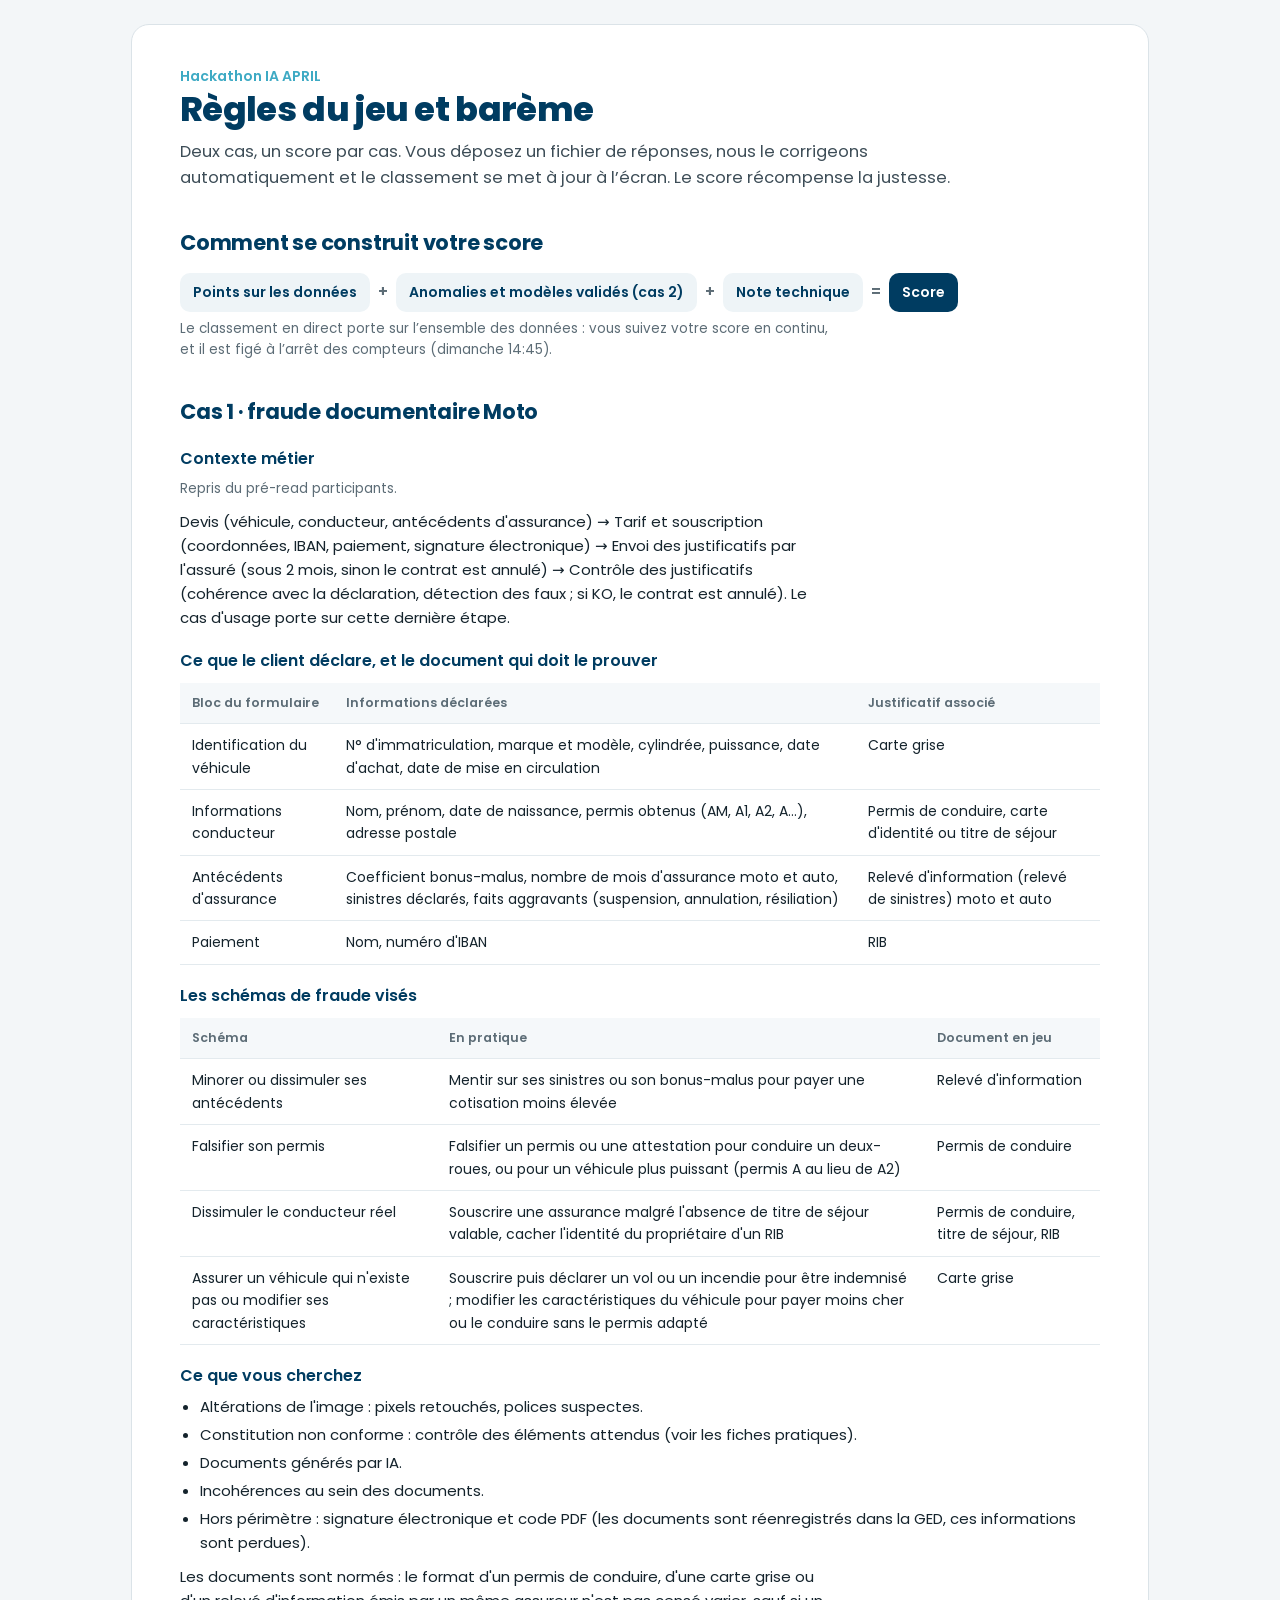
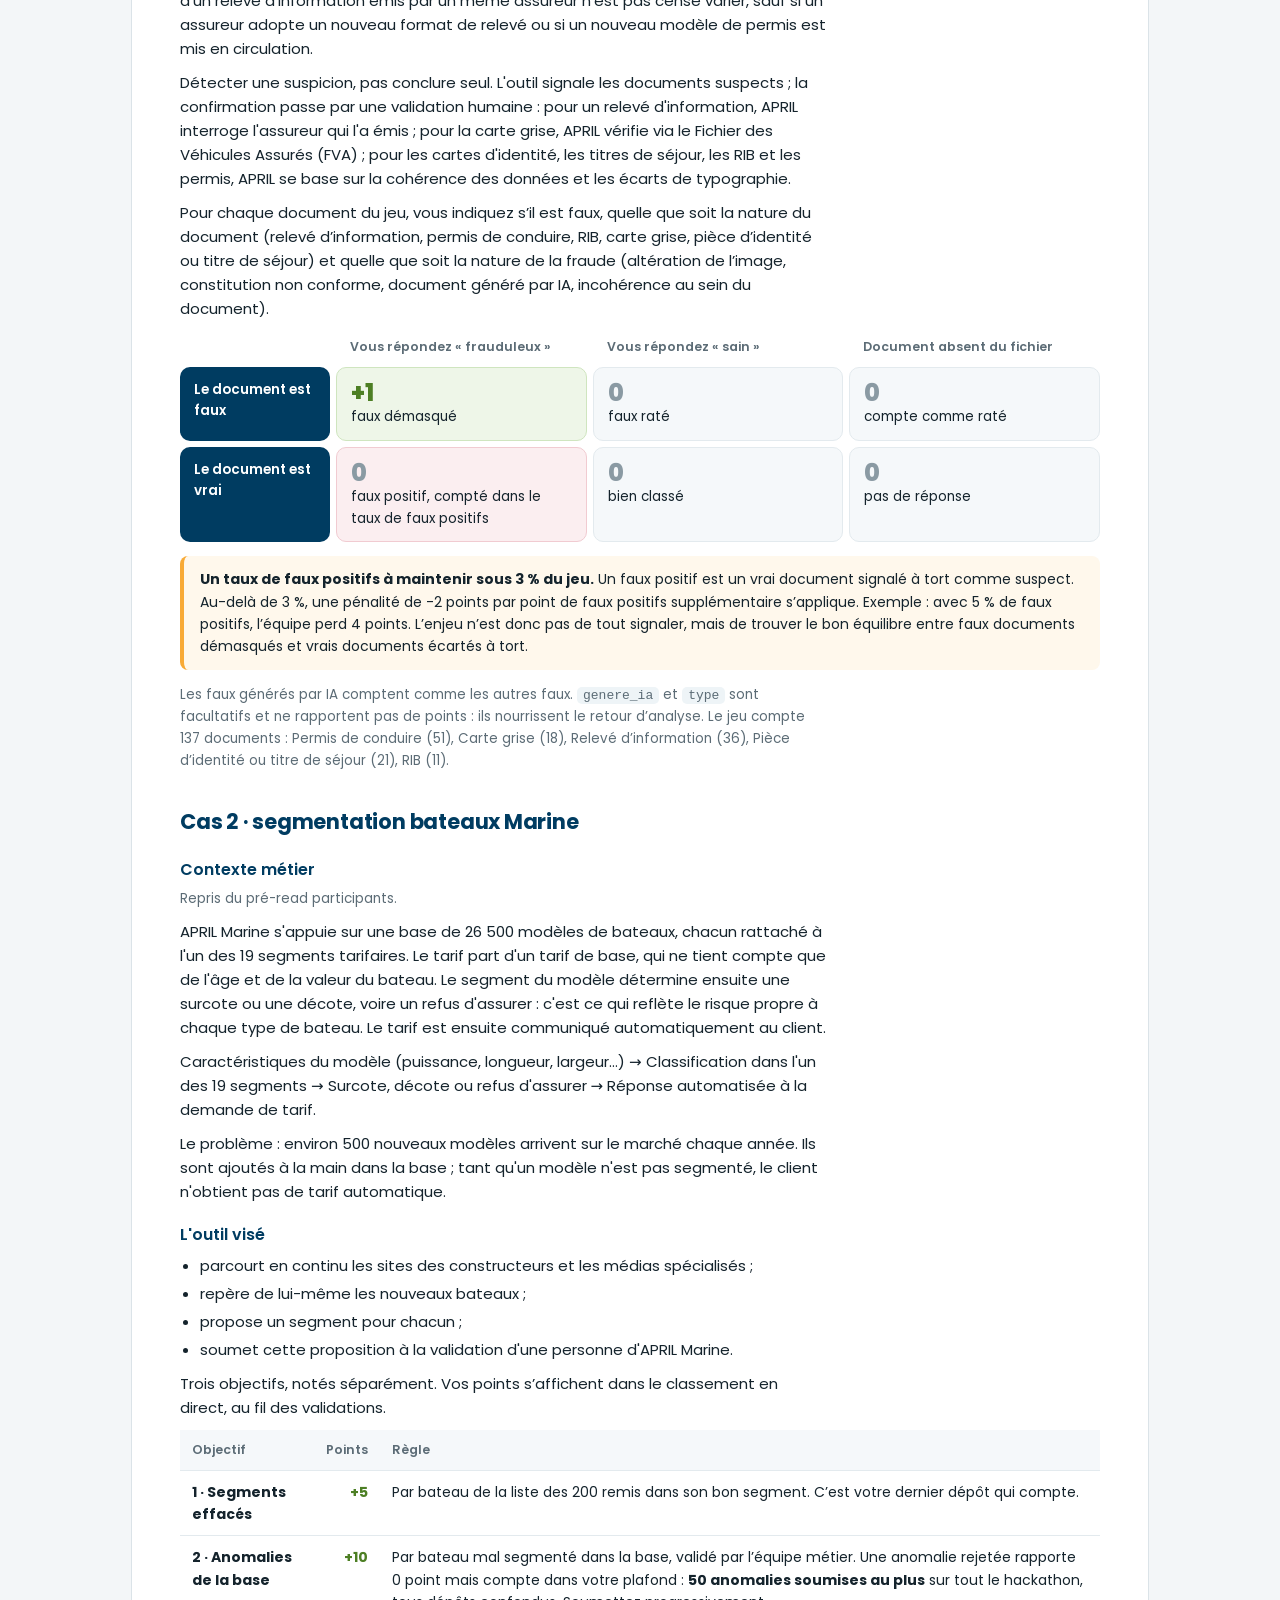
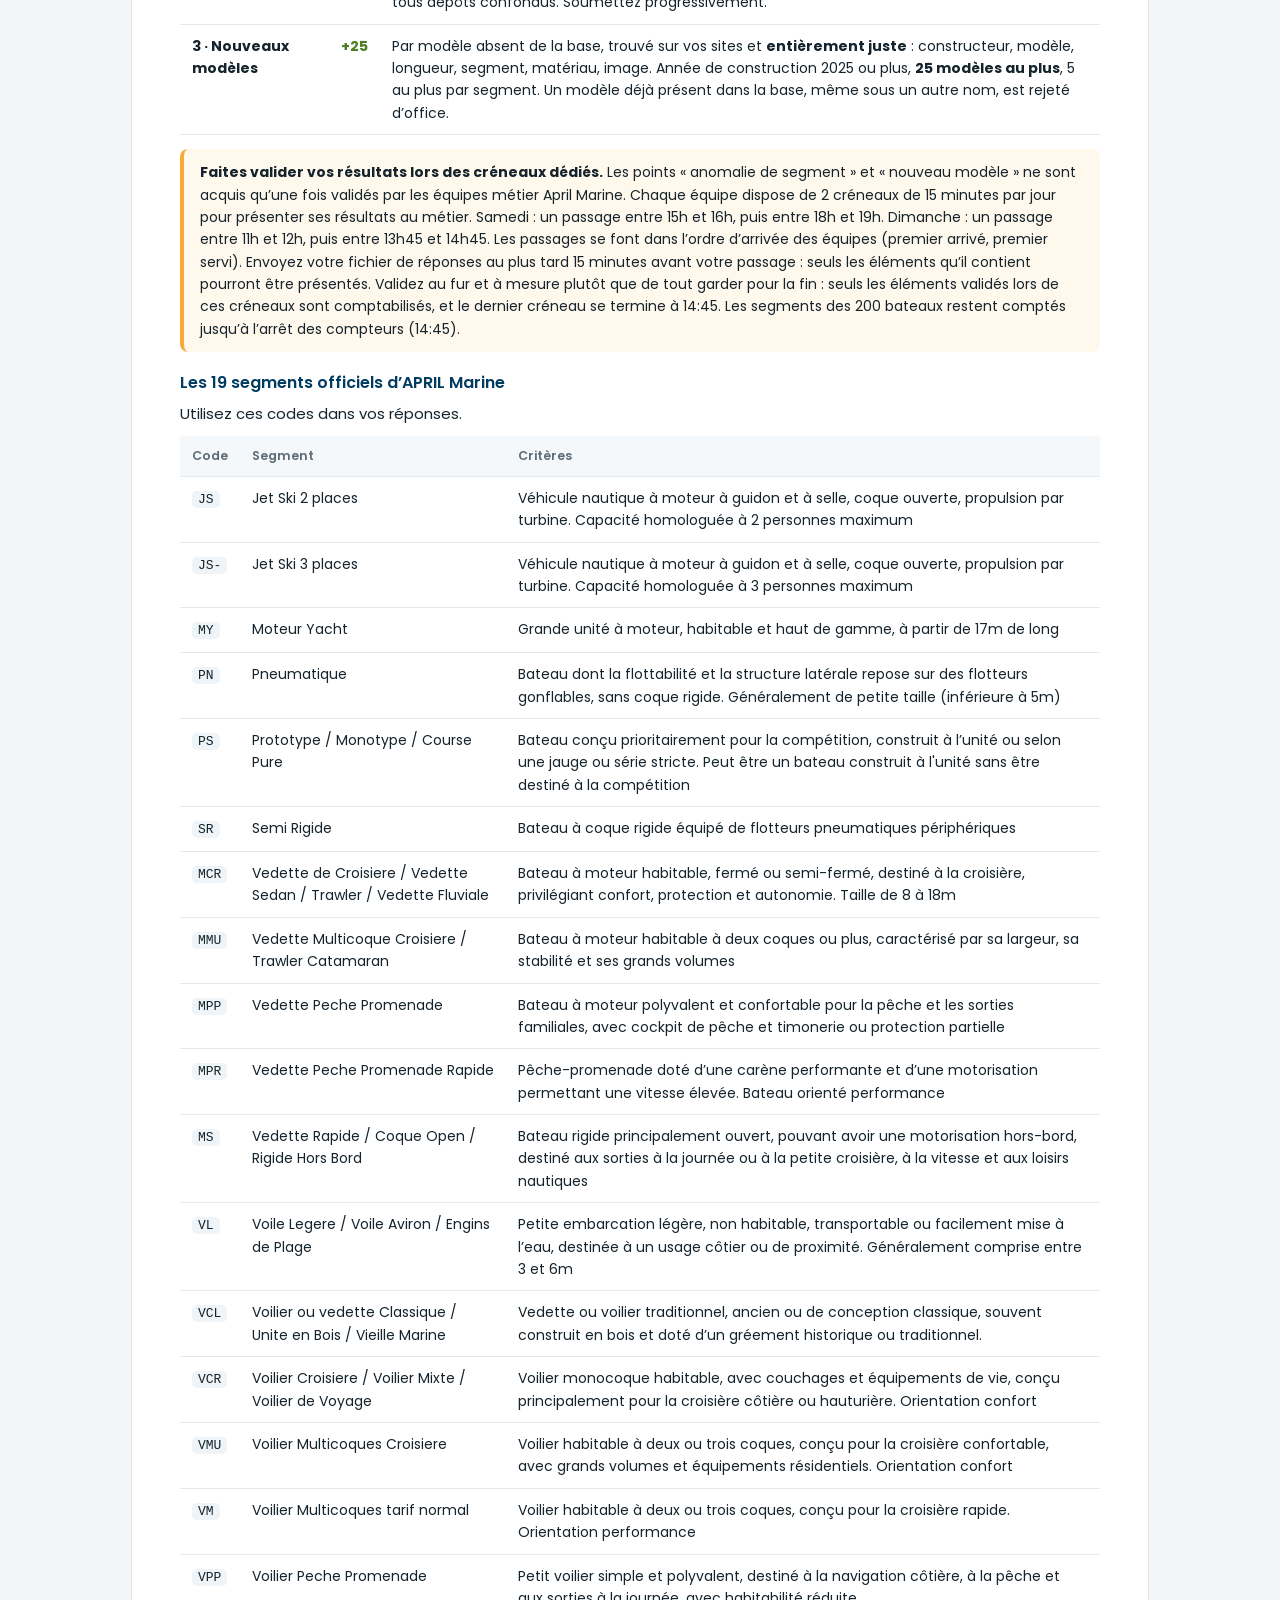
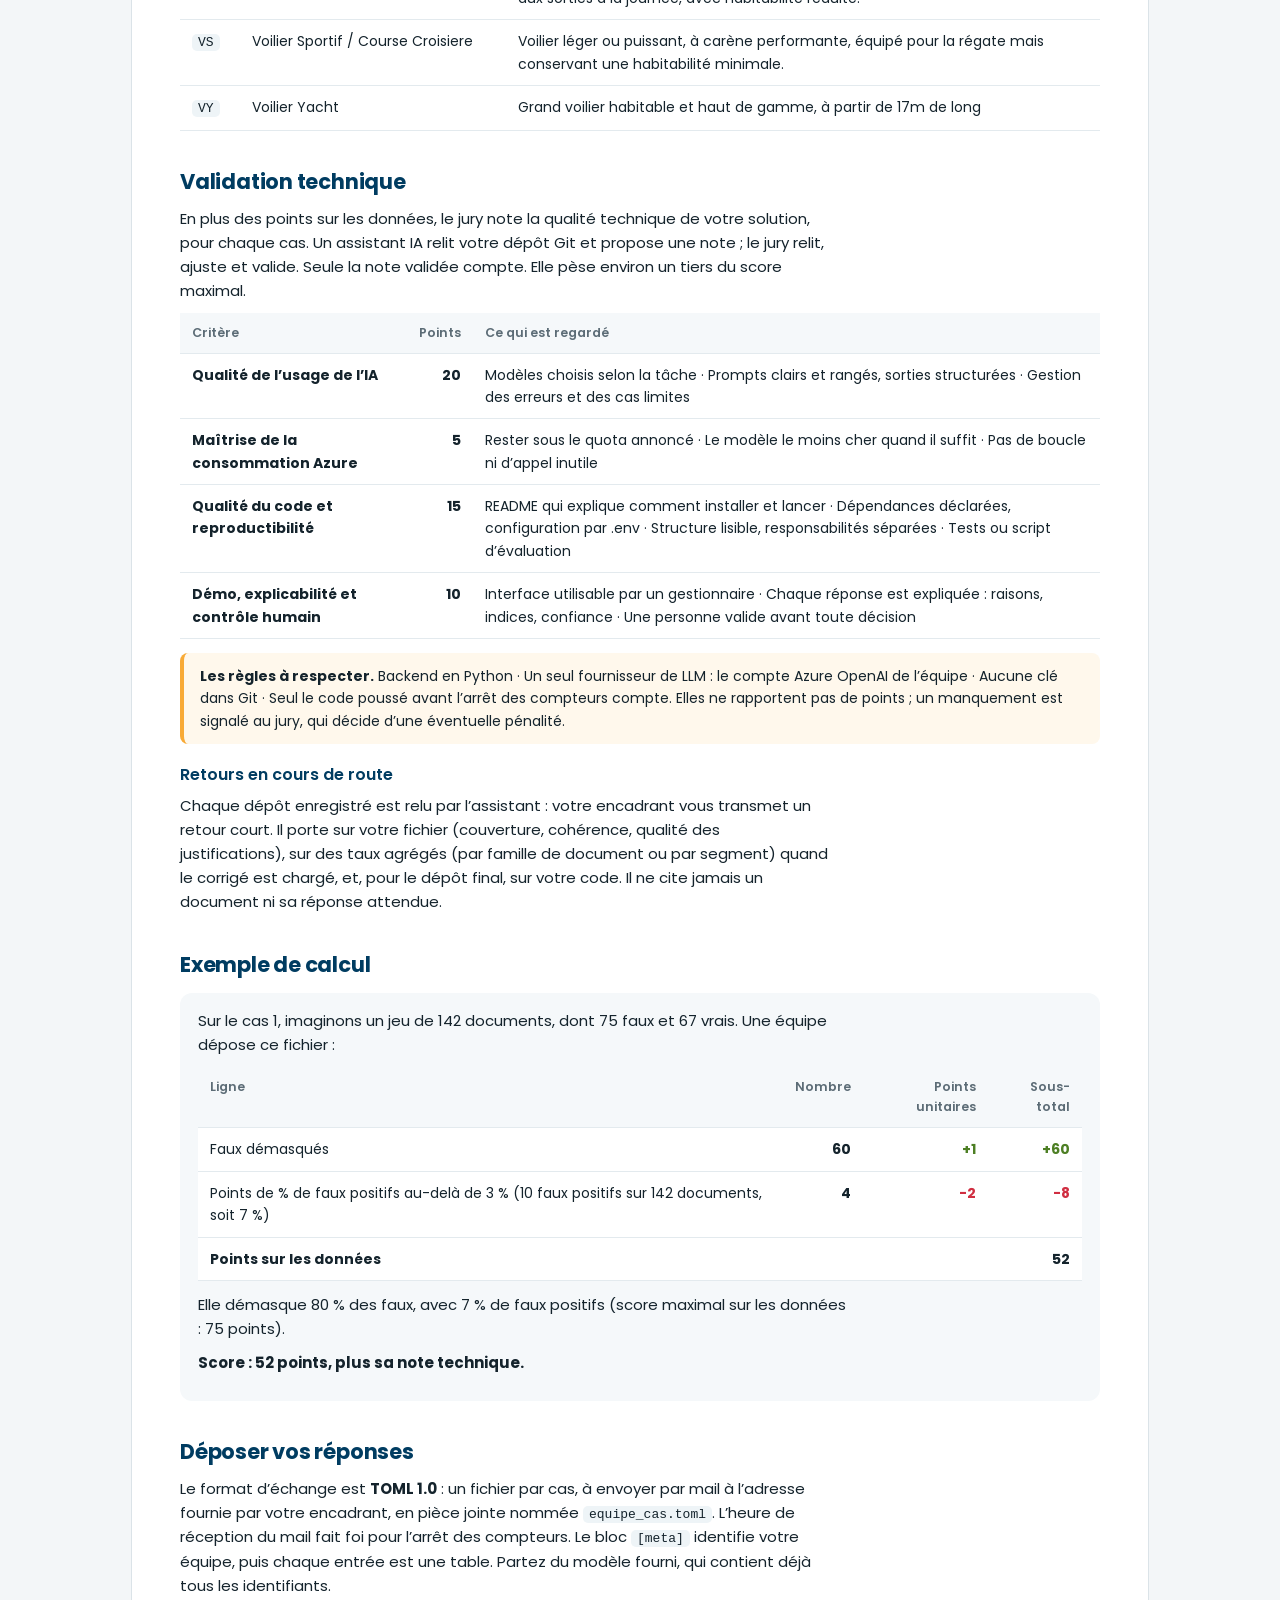
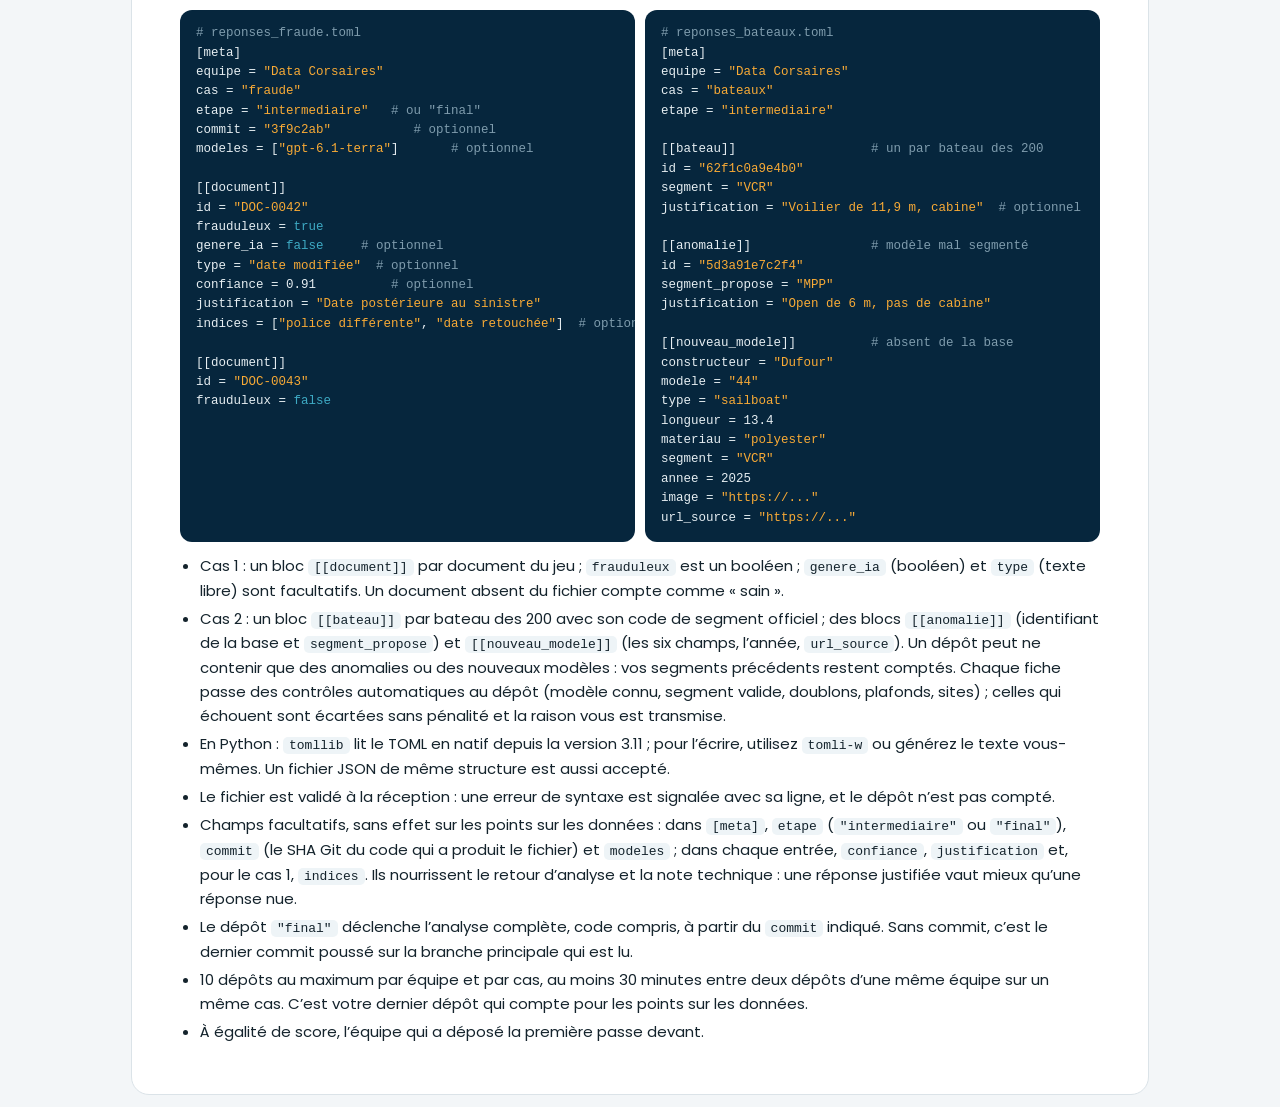
==== commit ce59729c: "Kit de départ du hackathon : règles, brief, connexion Azure" ====
--- a/docs/regles-du-jeu.html
+++ b/docs/regles-du-jeu.html
@@ -59,6 +59,33 @@
   
 
   <h2>Cas 1 · fraude documentaire Moto</h2>
+  <h3>Contexte métier</h3>
+  <p class="muted">Repris du pré-read participants.</p>
+  <p>Devis (véhicule, conducteur, antécédents d'assurance) → Tarif et souscription (coordonnées, IBAN, paiement, signature électronique) → Envoi des justificatifs par l'assuré (sous 2 mois, sinon le contrat est annulé) → Contrôle des justificatifs (cohérence avec la déclaration, détection des faux ; si KO, le contrat est annulé). Le cas d'usage porte sur cette dernière étape.</p>
+  <h3>Ce que le client déclare, et le document qui doit le prouver</h3>
+  <table><thead><tr><th>Bloc du formulaire</th><th>Informations déclarées</th><th>Justificatif associé</th></tr></thead><tbody>
+    <tr><td>Identification du véhicule</td><td>N° d'immatriculation, marque et modèle, cylindrée, puissance, date d'achat, date de mise en circulation</td><td>Carte grise</td></tr>
+    <tr><td>Informations conducteur</td><td>Nom, prénom, date de naissance, permis obtenus (AM, A1, A2, A…), adresse postale</td><td>Permis de conduire, carte d'identité ou titre de séjour</td></tr>
+    <tr><td>Antécédents d'assurance</td><td>Coefficient bonus-malus, nombre de mois d'assurance moto et auto, sinistres déclarés, faits aggravants (suspension, annulation, résiliation)</td><td>Relevé d'information (relevé de sinistres) moto et auto</td></tr>
+    <tr><td>Paiement</td><td>Nom, numéro d'IBAN</td><td>RIB</td></tr>
+  </tbody></table>
+  <h3>Les schémas de fraude visés</h3>
+  <table><thead><tr><th>Schéma</th><th>En pratique</th><th>Document en jeu</th></tr></thead><tbody>
+    <tr><td>Minorer ou dissimuler ses antécédents</td><td>Mentir sur ses sinistres ou son bonus-malus pour payer une cotisation moins élevée</td><td>Relevé d'information</td></tr>
+    <tr><td>Falsifier son permis</td><td>Falsifier un permis ou une attestation pour conduire un deux-roues, ou pour un véhicule plus puissant (permis A au lieu de A2)</td><td>Permis de conduire</td></tr>
+    <tr><td>Dissimuler le conducteur réel</td><td>Souscrire une assurance malgré l'absence de titre de séjour valable, cacher l'identité du propriétaire d'un RIB</td><td>Permis de conduire, titre de séjour, RIB</td></tr>
+    <tr><td>Assurer un véhicule qui n'existe pas ou modifier ses caractéristiques</td><td>Souscrire puis déclarer un vol ou un incendie pour être indemnisé ; modifier les caractéristiques du véhicule pour payer moins cher ou le conduire sans le permis adapté</td><td>Carte grise</td></tr>
+  </tbody></table>
+  <h3>Ce que vous cherchez</h3>
+  <ul>
+    <li>Altérations de l'image : pixels retouchés, polices suspectes.</li>
+    <li>Constitution non conforme : contrôle des éléments attendus (voir les fiches pratiques).</li>
+    <li>Documents générés par IA.</li>
+    <li>Incohérences au sein des documents.</li>
+    <li>Hors périmètre : signature électronique et code PDF (les documents sont réenregistrés dans la GED, ces informations sont perdues).</li>
+  </ul>
+  <p>Les documents sont normés : le format d'un permis de conduire, d'une carte grise ou d'un relevé d'information émis par un même assureur n'est pas censé varier, sauf si un assureur adopte un nouveau format de relevé ou si un nouveau modèle de permis est mis en circulation.</p>
+  <p>Détecter une suspicion, pas conclure seul. L'outil signale les documents suspects ; la confirmation passe par une validation humaine : pour un relevé d'information, APRIL interroge l'assureur qui l'a émis ; pour la carte grise, APRIL vérifie via le Fichier des Véhicules Assurés (FVA) ; pour les cartes d'identité, les titres de séjour, les RIB et les permis, APRIL se base sur la cohérence des données et les écarts de typographie.</p>
   <p>Pour chaque document du jeu, vous indiquez s’il est faux, quelle que soit la nature du document (relevé d’information, permis de conduire, RIB, carte grise, pièce d’identité ou titre de séjour) et quelle que soit la nature de la fraude (altération de l’image, constitution non conforme, document généré par IA, incohérence au sein du document).</p>
   <div class="mx">
     <div class="h"></div><div class="h">Vous répondez « frauduleux »</div><div class="h">Vous répondez « sain »</div><div class="h">Document absent du fichier</div>
@@ -76,6 +103,18 @@
 
   
   <h2>Cas 2 · segmentation bateaux Marine</h2>
+  <h3>Contexte métier</h3>
+  <p class="muted">Repris du pré-read participants.</p>
+  <p>APRIL Marine s'appuie sur une base de 26 500 modèles de bateaux, chacun rattaché à l'un des 19 segments tarifaires. Le tarif part d'un tarif de base, qui ne tient compte que de l'âge et de la valeur du bateau. Le segment du modèle détermine ensuite une surcote ou une décote, voire un refus d'assurer : c'est ce qui reflète le risque propre à chaque type de bateau. Le tarif est ensuite communiqué automatiquement au client.</p>
+  <p>Caractéristiques du modèle (puissance, longueur, largeur…) → Classification dans l'un des 19 segments → Surcote, décote ou refus d'assurer → Réponse automatisée à la demande de tarif.</p>
+  <p>Le problème : environ 500 nouveaux modèles arrivent sur le marché chaque année. Ils sont ajoutés à la main dans la base ; tant qu'un modèle n'est pas segmenté, le client n'obtient pas de tarif automatique.</p>
+  <h3>L'outil visé</h3>
+  <ul>
+    <li>parcourt en continu les sites des constructeurs et les médias spécialisés ;</li>
+    <li>repère de lui-même les nouveaux bateaux ;</li>
+    <li>propose un segment pour chacun ;</li>
+    <li>soumet cette proposition à la validation d'une personne d'APRIL Marine.</li>
+  </ul>
   <p>Trois objectifs, notés séparément. Vos points s’affichent dans le classement en direct, au fil des validations.</p>
   <table><thead><tr><th>Objectif</th><th style="text-align:right">Points</th><th>Règle</th></tr></thead><tbody>
     <tr><td><b>1 · Segments effacés</b></td><td class="n pos">+5</td><td>Par bateau de la liste des 200 remis dans son bon segment. C’est votre dernier dépôt qui compte.</td></tr>
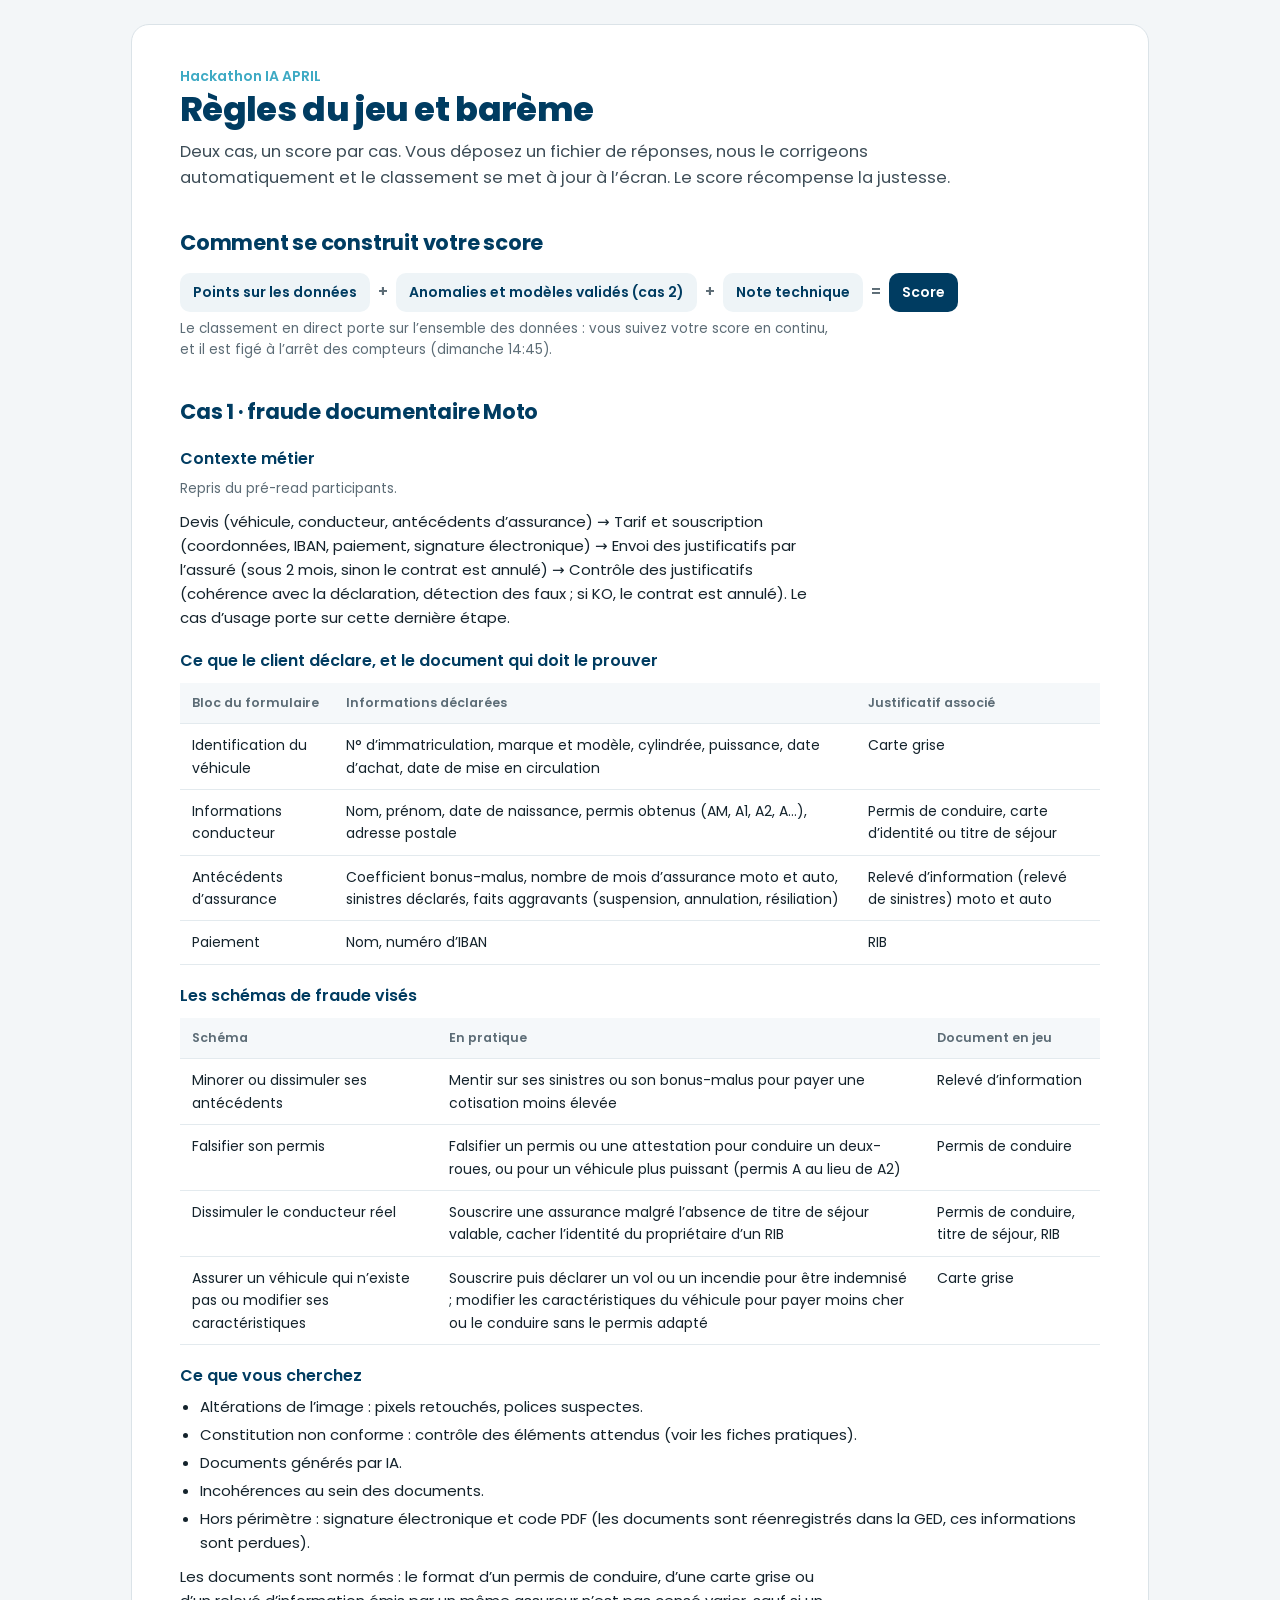
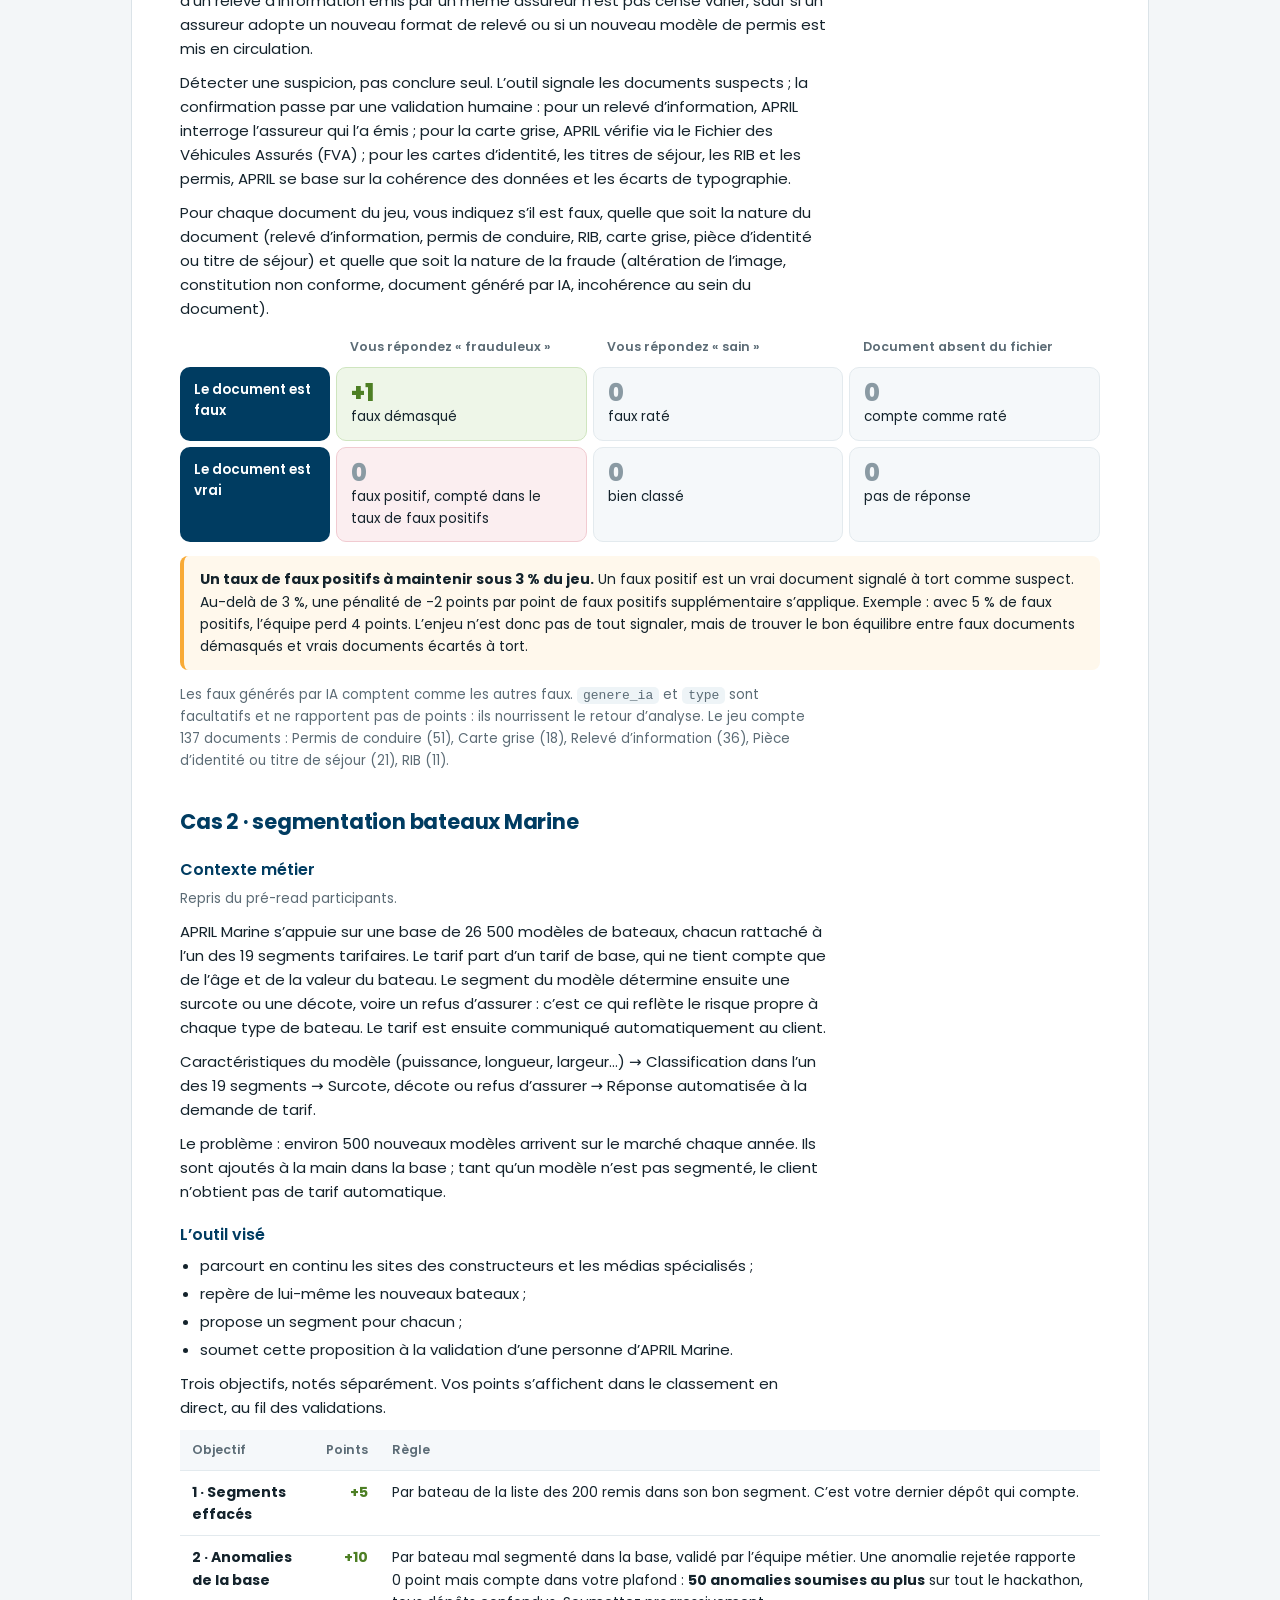
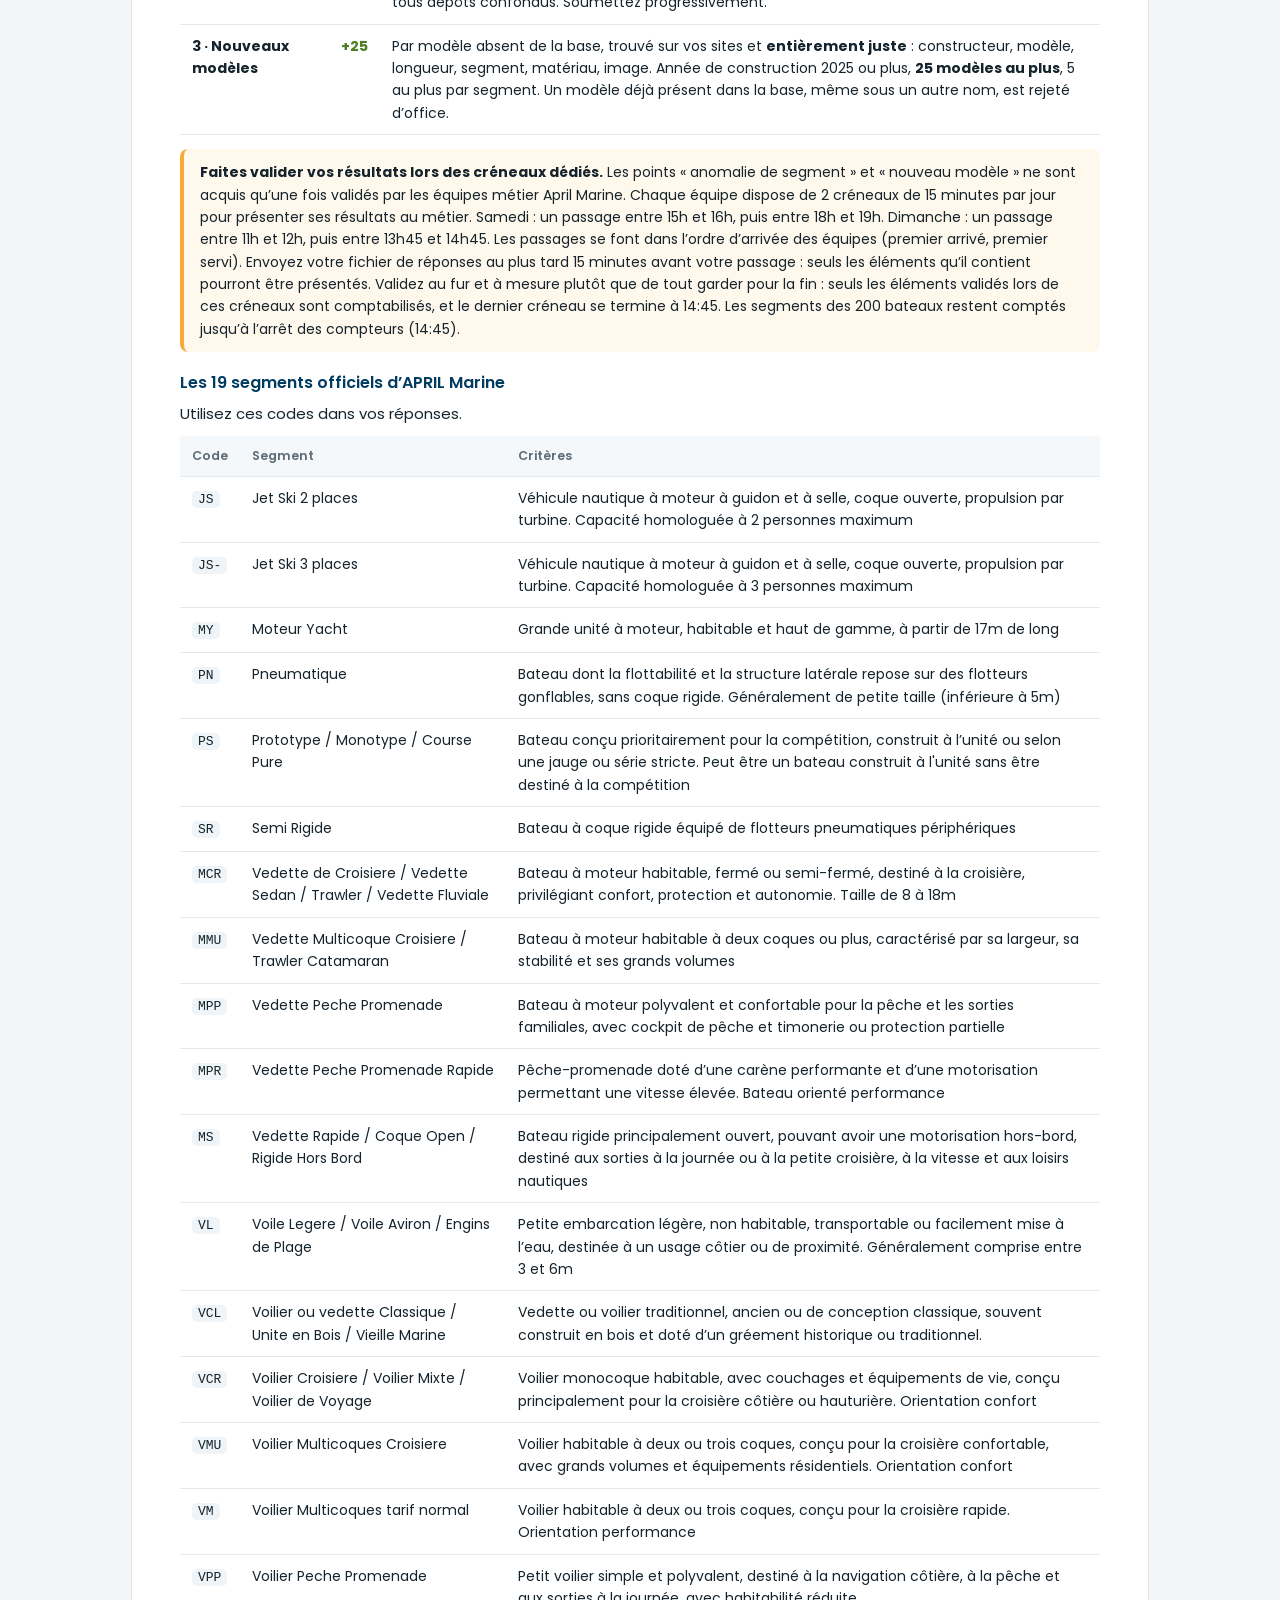
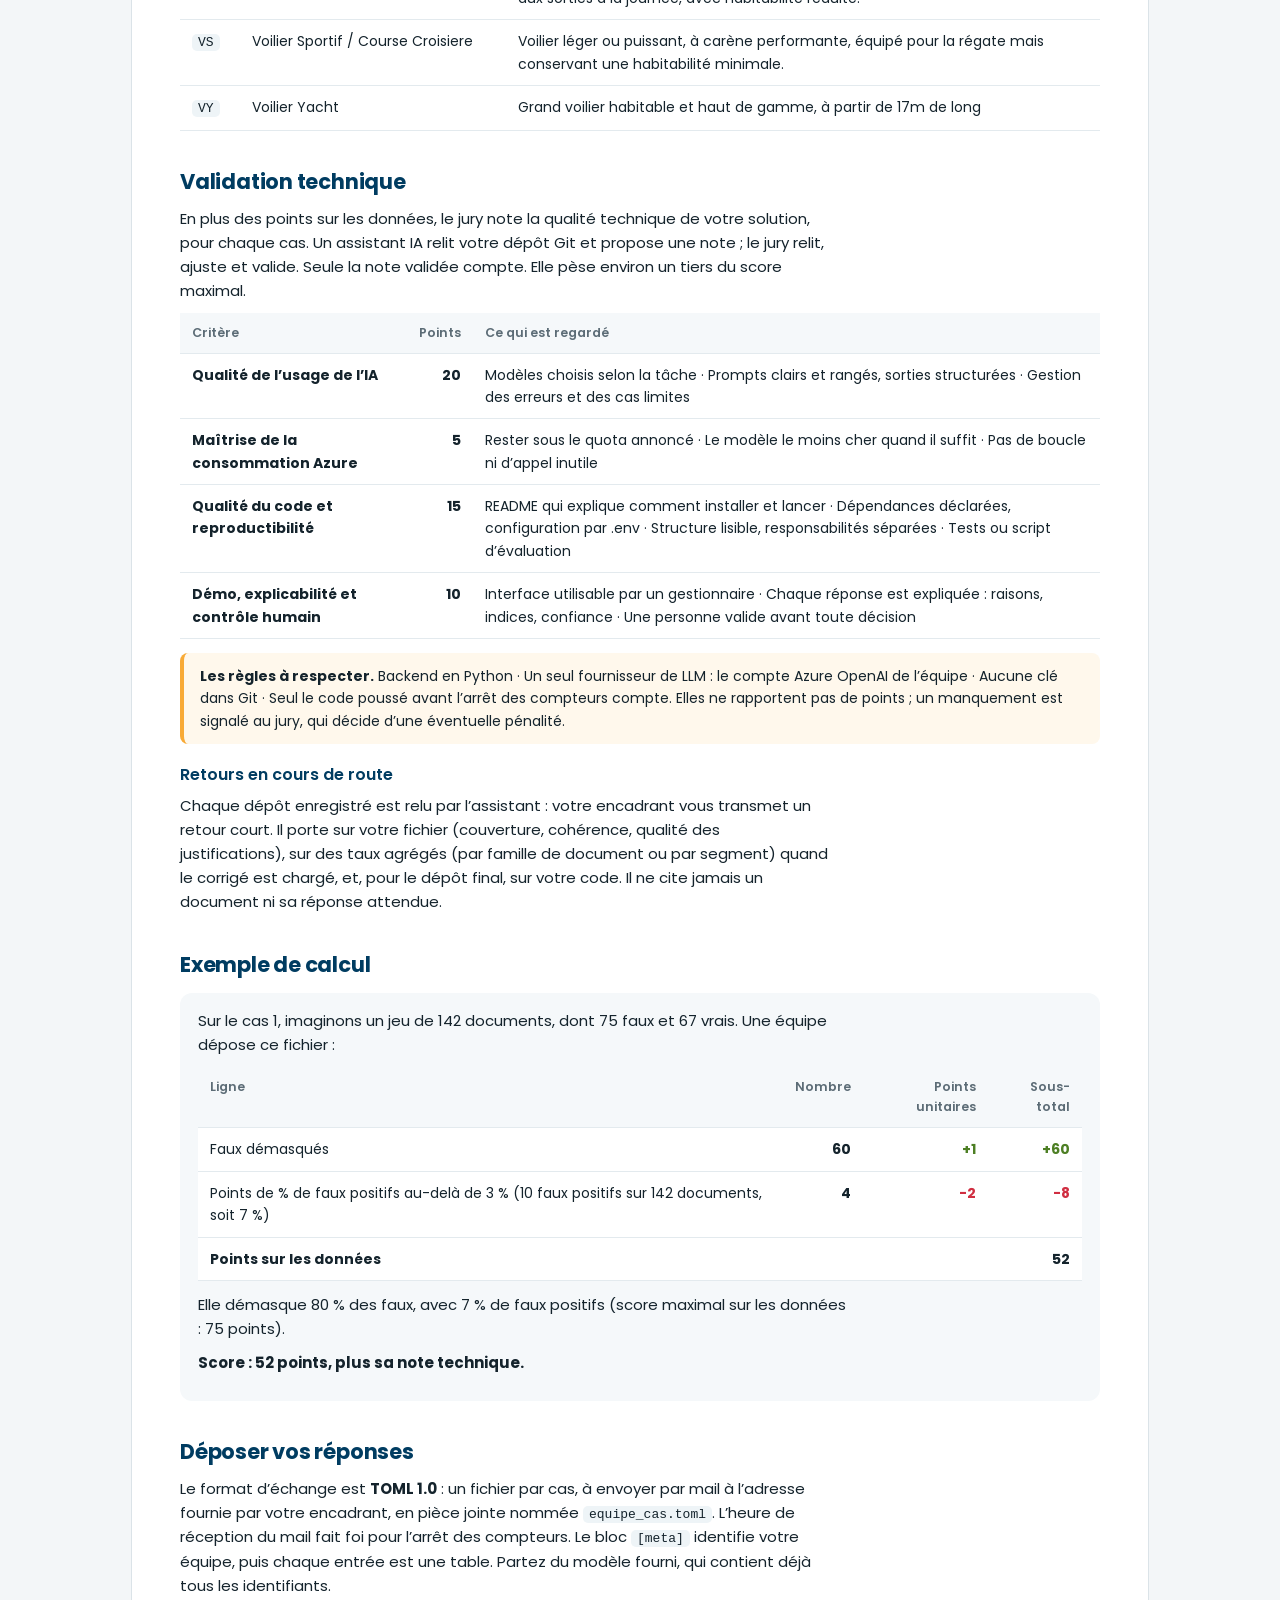
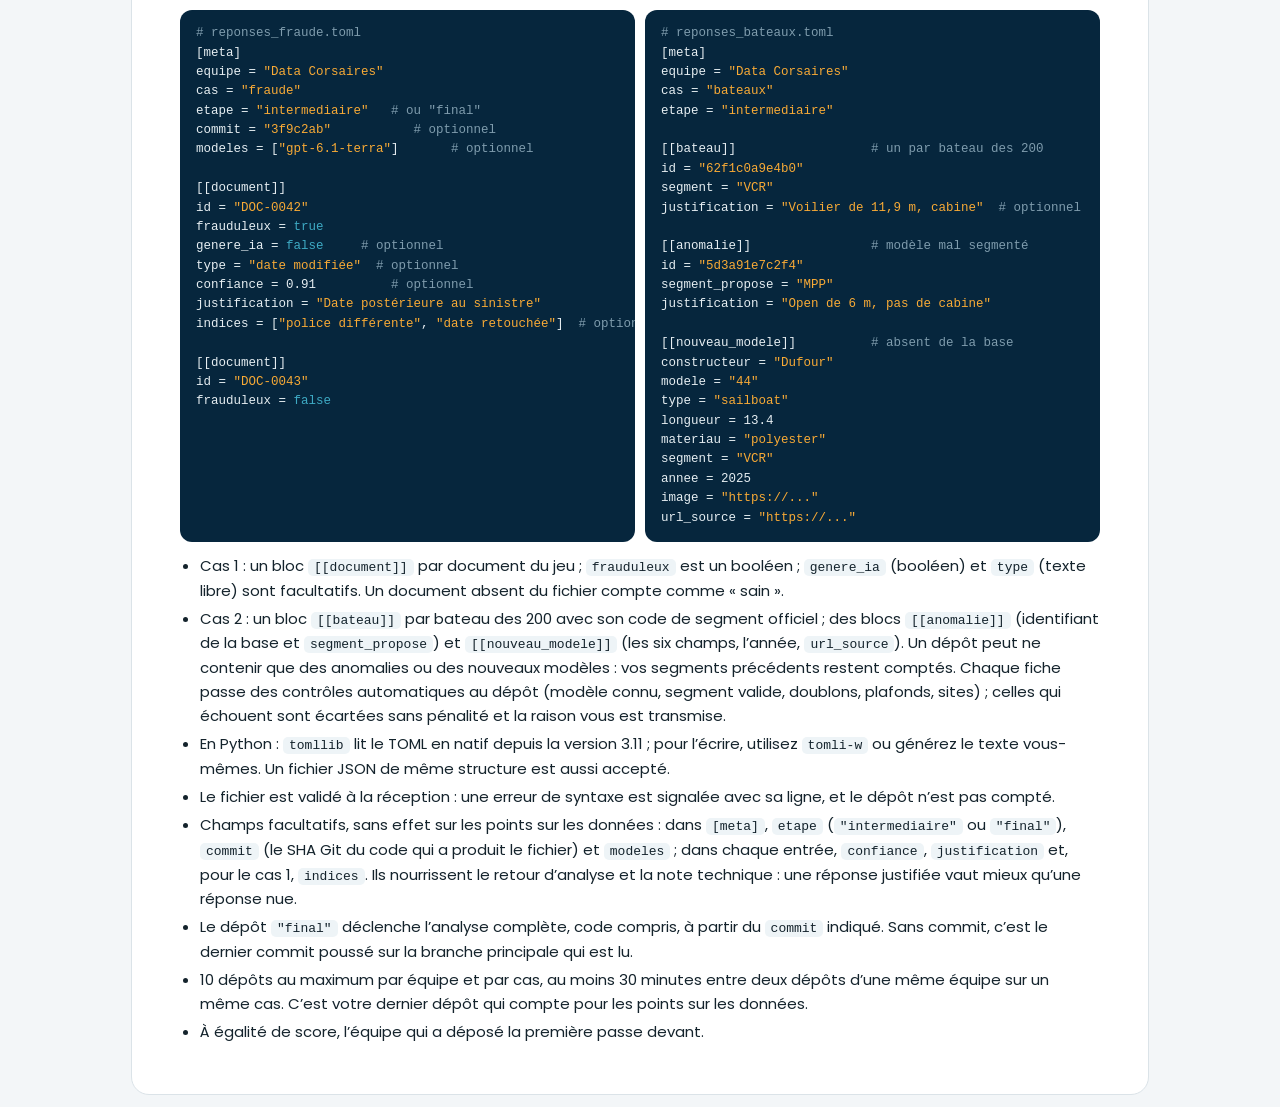
==== commit 54500c1f: "Kit de départ du hackathon : règles, brief, connexion Azure" ====
--- a/docs/regles-du-jeu.html
+++ b/docs/regles-du-jeu.html
@@ -61,31 +61,31 @@
   <h2>Cas 1 · fraude documentaire Moto</h2>
   <h3>Contexte métier</h3>
   <p class="muted">Repris du pré-read participants.</p>
-  <p>Devis (véhicule, conducteur, antécédents d'assurance) → Tarif et souscription (coordonnées, IBAN, paiement, signature électronique) → Envoi des justificatifs par l'assuré (sous 2 mois, sinon le contrat est annulé) → Contrôle des justificatifs (cohérence avec la déclaration, détection des faux ; si KO, le contrat est annulé). Le cas d'usage porte sur cette dernière étape.</p>
+  <p>Devis (véhicule, conducteur, antécédents d’assurance) → Tarif et souscription (coordonnées, IBAN, paiement, signature électronique) → Envoi des justificatifs par l’assuré (sous 2 mois, sinon le contrat est annulé) → Contrôle des justificatifs (cohérence avec la déclaration, détection des faux ; si KO, le contrat est annulé). Le cas d’usage porte sur cette dernière étape.</p>
   <h3>Ce que le client déclare, et le document qui doit le prouver</h3>
   <table><thead><tr><th>Bloc du formulaire</th><th>Informations déclarées</th><th>Justificatif associé</th></tr></thead><tbody>
-    <tr><td>Identification du véhicule</td><td>N° d'immatriculation, marque et modèle, cylindrée, puissance, date d'achat, date de mise en circulation</td><td>Carte grise</td></tr>
-    <tr><td>Informations conducteur</td><td>Nom, prénom, date de naissance, permis obtenus (AM, A1, A2, A…), adresse postale</td><td>Permis de conduire, carte d'identité ou titre de séjour</td></tr>
-    <tr><td>Antécédents d'assurance</td><td>Coefficient bonus-malus, nombre de mois d'assurance moto et auto, sinistres déclarés, faits aggravants (suspension, annulation, résiliation)</td><td>Relevé d'information (relevé de sinistres) moto et auto</td></tr>
-    <tr><td>Paiement</td><td>Nom, numéro d'IBAN</td><td>RIB</td></tr>
+    <tr><td>Identification du véhicule</td><td>N° d’immatriculation, marque et modèle, cylindrée, puissance, date d’achat, date de mise en circulation</td><td>Carte grise</td></tr>
+    <tr><td>Informations conducteur</td><td>Nom, prénom, date de naissance, permis obtenus (AM, A1, A2, A…), adresse postale</td><td>Permis de conduire, carte d’identité ou titre de séjour</td></tr>
+    <tr><td>Antécédents d’assurance</td><td>Coefficient bonus-malus, nombre de mois d’assurance moto et auto, sinistres déclarés, faits aggravants (suspension, annulation, résiliation)</td><td>Relevé d’information (relevé de sinistres) moto et auto</td></tr>
+    <tr><td>Paiement</td><td>Nom, numéro d’IBAN</td><td>RIB</td></tr>
   </tbody></table>
   <h3>Les schémas de fraude visés</h3>
   <table><thead><tr><th>Schéma</th><th>En pratique</th><th>Document en jeu</th></tr></thead><tbody>
-    <tr><td>Minorer ou dissimuler ses antécédents</td><td>Mentir sur ses sinistres ou son bonus-malus pour payer une cotisation moins élevée</td><td>Relevé d'information</td></tr>
+    <tr><td>Minorer ou dissimuler ses antécédents</td><td>Mentir sur ses sinistres ou son bonus-malus pour payer une cotisation moins élevée</td><td>Relevé d’information</td></tr>
     <tr><td>Falsifier son permis</td><td>Falsifier un permis ou une attestation pour conduire un deux-roues, ou pour un véhicule plus puissant (permis A au lieu de A2)</td><td>Permis de conduire</td></tr>
-    <tr><td>Dissimuler le conducteur réel</td><td>Souscrire une assurance malgré l'absence de titre de séjour valable, cacher l'identité du propriétaire d'un RIB</td><td>Permis de conduire, titre de séjour, RIB</td></tr>
-    <tr><td>Assurer un véhicule qui n'existe pas ou modifier ses caractéristiques</td><td>Souscrire puis déclarer un vol ou un incendie pour être indemnisé ; modifier les caractéristiques du véhicule pour payer moins cher ou le conduire sans le permis adapté</td><td>Carte grise</td></tr>
+    <tr><td>Dissimuler le conducteur réel</td><td>Souscrire une assurance malgré l’absence de titre de séjour valable, cacher l’identité du propriétaire d’un RIB</td><td>Permis de conduire, titre de séjour, RIB</td></tr>
+    <tr><td>Assurer un véhicule qui n’existe pas ou modifier ses caractéristiques</td><td>Souscrire puis déclarer un vol ou un incendie pour être indemnisé ; modifier les caractéristiques du véhicule pour payer moins cher ou le conduire sans le permis adapté</td><td>Carte grise</td></tr>
   </tbody></table>
   <h3>Ce que vous cherchez</h3>
   <ul>
-    <li>Altérations de l'image : pixels retouchés, polices suspectes.</li>
+    <li>Altérations de l’image : pixels retouchés, polices suspectes.</li>
     <li>Constitution non conforme : contrôle des éléments attendus (voir les fiches pratiques).</li>
     <li>Documents générés par IA.</li>
     <li>Incohérences au sein des documents.</li>
     <li>Hors périmètre : signature électronique et code PDF (les documents sont réenregistrés dans la GED, ces informations sont perdues).</li>
   </ul>
-  <p>Les documents sont normés : le format d'un permis de conduire, d'une carte grise ou d'un relevé d'information émis par un même assureur n'est pas censé varier, sauf si un assureur adopte un nouveau format de relevé ou si un nouveau modèle de permis est mis en circulation.</p>
-  <p>Détecter une suspicion, pas conclure seul. L'outil signale les documents suspects ; la confirmation passe par une validation humaine : pour un relevé d'information, APRIL interroge l'assureur qui l'a émis ; pour la carte grise, APRIL vérifie via le Fichier des Véhicules Assurés (FVA) ; pour les cartes d'identité, les titres de séjour, les RIB et les permis, APRIL se base sur la cohérence des données et les écarts de typographie.</p>
+  <p>Les documents sont normés : le format d’un permis de conduire, d’une carte grise ou d’un relevé d’information émis par un même assureur n’est pas censé varier, sauf si un assureur adopte un nouveau format de relevé ou si un nouveau modèle de permis est mis en circulation.</p>
+  <p>Détecter une suspicion, pas conclure seul. L’outil signale les documents suspects ; la confirmation passe par une validation humaine : pour un relevé d’information, APRIL interroge l’assureur qui l’a émis ; pour la carte grise, APRIL vérifie via le Fichier des Véhicules Assurés (FVA) ; pour les cartes d’identité, les titres de séjour, les RIB et les permis, APRIL se base sur la cohérence des données et les écarts de typographie.</p>
   <p>Pour chaque document du jeu, vous indiquez s’il est faux, quelle que soit la nature du document (relevé d’information, permis de conduire, RIB, carte grise, pièce d’identité ou titre de séjour) et quelle que soit la nature de la fraude (altération de l’image, constitution non conforme, document généré par IA, incohérence au sein du document).</p>
   <div class="mx">
     <div class="h"></div><div class="h">Vous répondez « frauduleux »</div><div class="h">Vous répondez « sain »</div><div class="h">Document absent du fichier</div>
@@ -105,15 +105,15 @@
   <h2>Cas 2 · segmentation bateaux Marine</h2>
   <h3>Contexte métier</h3>
   <p class="muted">Repris du pré-read participants.</p>
-  <p>APRIL Marine s'appuie sur une base de 26 500 modèles de bateaux, chacun rattaché à l'un des 19 segments tarifaires. Le tarif part d'un tarif de base, qui ne tient compte que de l'âge et de la valeur du bateau. Le segment du modèle détermine ensuite une surcote ou une décote, voire un refus d'assurer : c'est ce qui reflète le risque propre à chaque type de bateau. Le tarif est ensuite communiqué automatiquement au client.</p>
-  <p>Caractéristiques du modèle (puissance, longueur, largeur…) → Classification dans l'un des 19 segments → Surcote, décote ou refus d'assurer → Réponse automatisée à la demande de tarif.</p>
-  <p>Le problème : environ 500 nouveaux modèles arrivent sur le marché chaque année. Ils sont ajoutés à la main dans la base ; tant qu'un modèle n'est pas segmenté, le client n'obtient pas de tarif automatique.</p>
-  <h3>L'outil visé</h3>
+  <p>APRIL Marine s’appuie sur une base de 26 500 modèles de bateaux, chacun rattaché à l’un des 19 segments tarifaires. Le tarif part d’un tarif de base, qui ne tient compte que de l’âge et de la valeur du bateau. Le segment du modèle détermine ensuite une surcote ou une décote, voire un refus d’assurer : c’est ce qui reflète le risque propre à chaque type de bateau. Le tarif est ensuite communiqué automatiquement au client.</p>
+  <p>Caractéristiques du modèle (puissance, longueur, largeur…) → Classification dans l’un des 19 segments → Surcote, décote ou refus d’assurer → Réponse automatisée à la demande de tarif.</p>
+  <p>Le problème : environ 500 nouveaux modèles arrivent sur le marché chaque année. Ils sont ajoutés à la main dans la base ; tant qu’un modèle n’est pas segmenté, le client n’obtient pas de tarif automatique.</p>
+  <h3>L’outil visé</h3>
   <ul>
     <li>parcourt en continu les sites des constructeurs et les médias spécialisés ;</li>
     <li>repère de lui-même les nouveaux bateaux ;</li>
     <li>propose un segment pour chacun ;</li>
-    <li>soumet cette proposition à la validation d'une personne d'APRIL Marine.</li>
+    <li>soumet cette proposition à la validation d’une personne d’APRIL Marine.</li>
   </ul>
   <p>Trois objectifs, notés séparément. Vos points s’affichent dans le classement en direct, au fil des validations.</p>
   <table><thead><tr><th>Objectif</th><th style="text-align:right">Points</th><th>Règle</th></tr></thead><tbody>
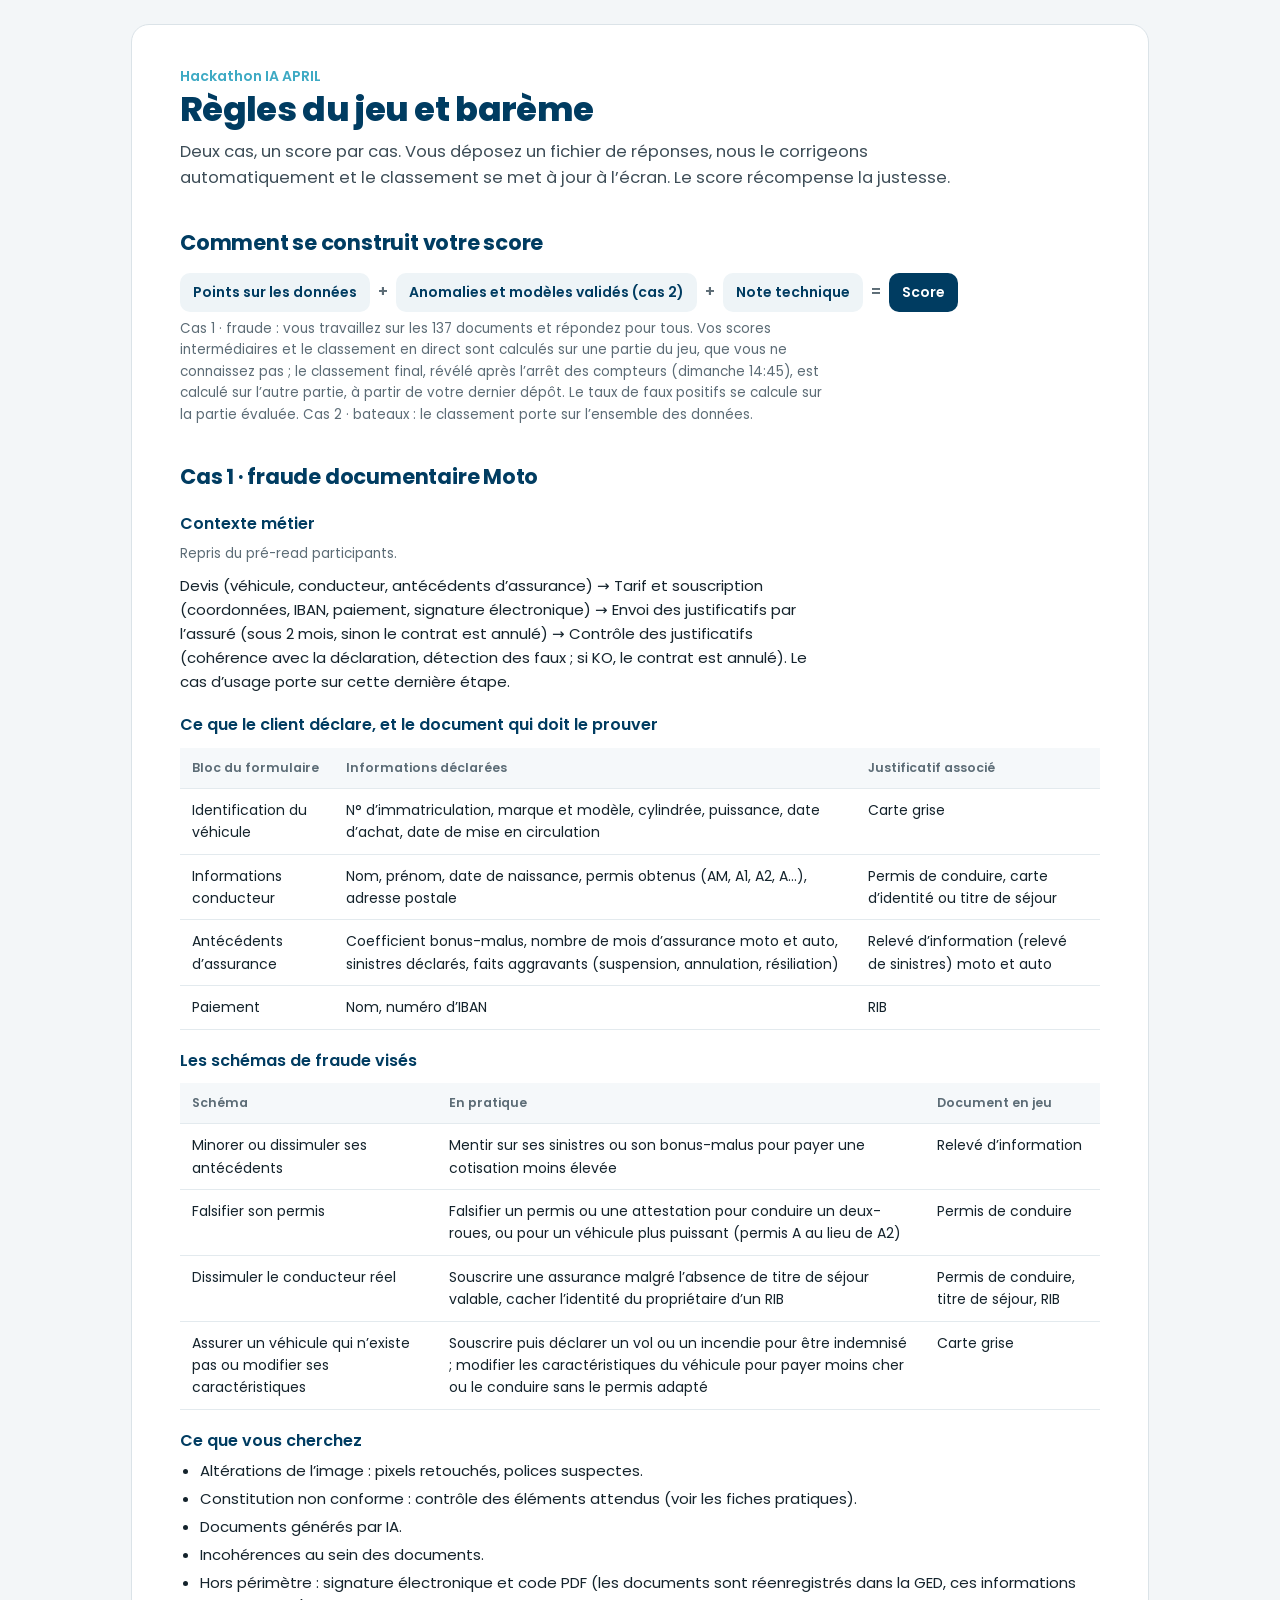
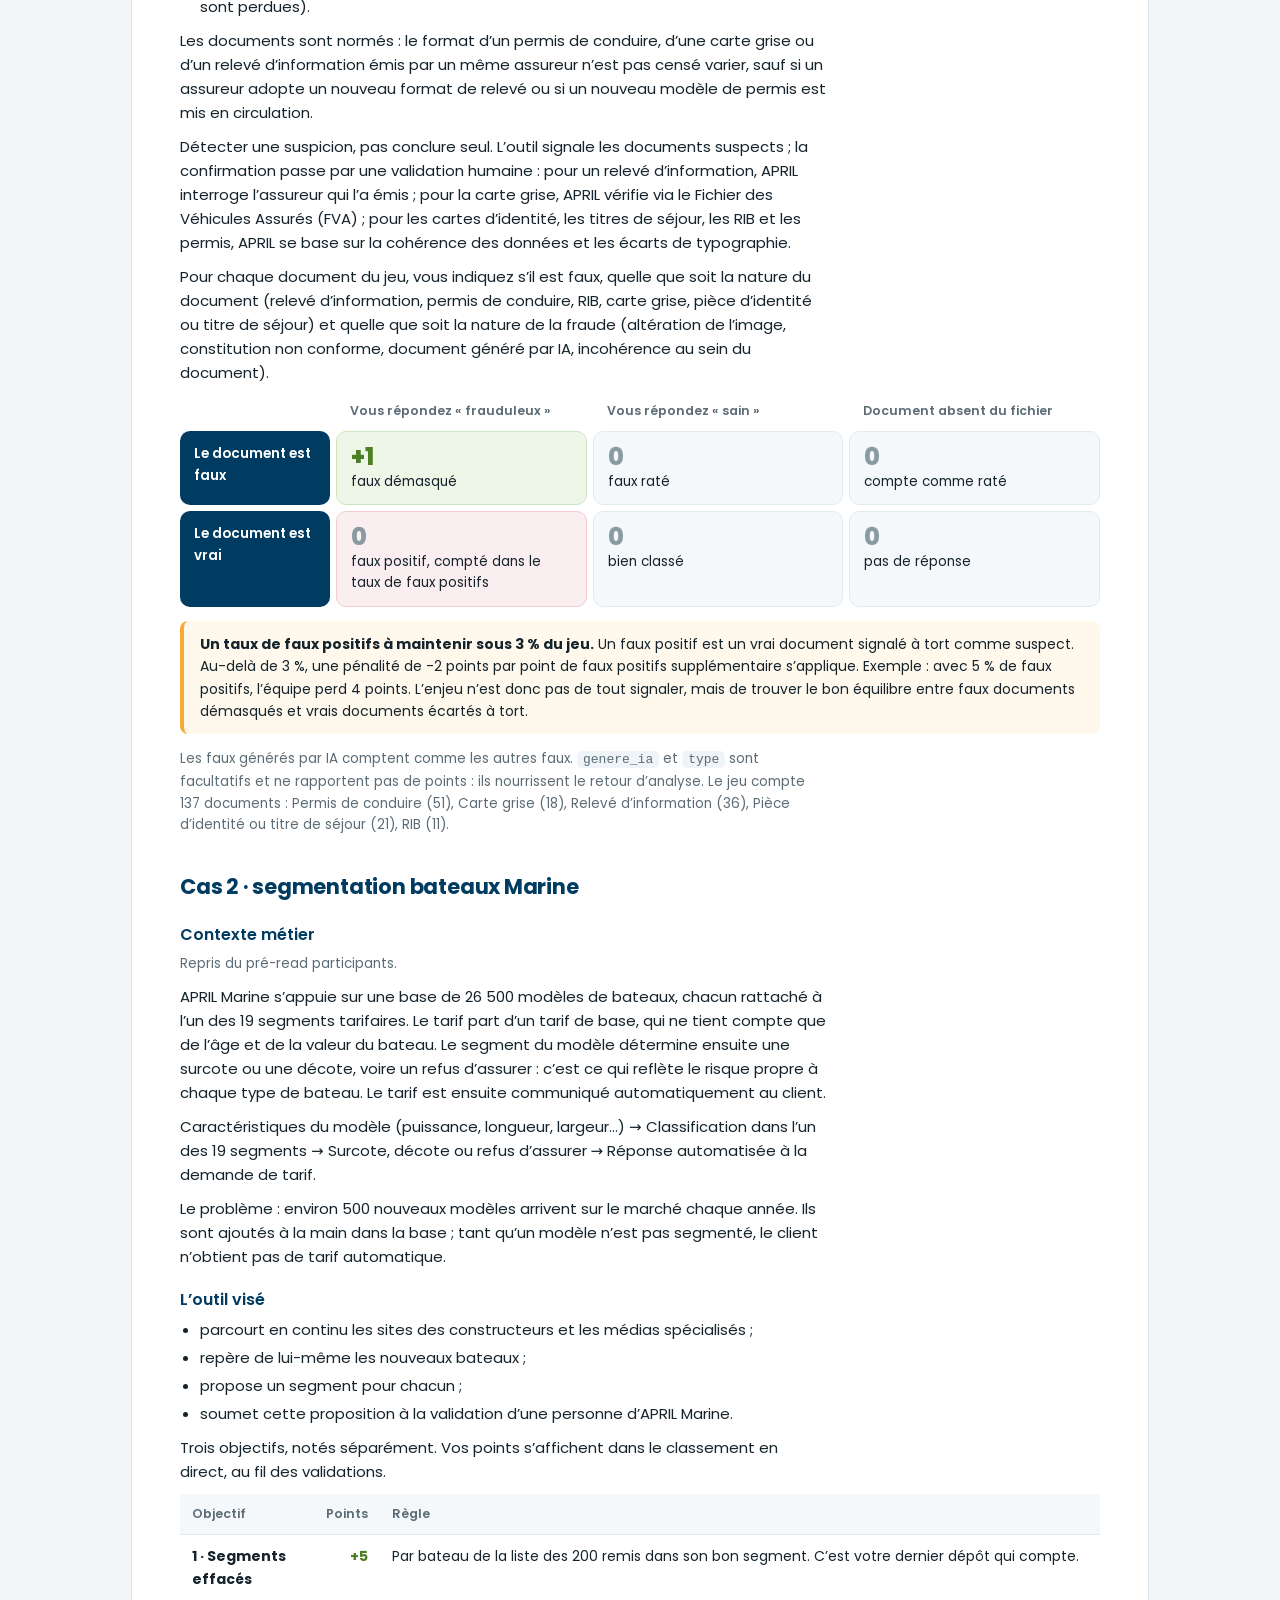
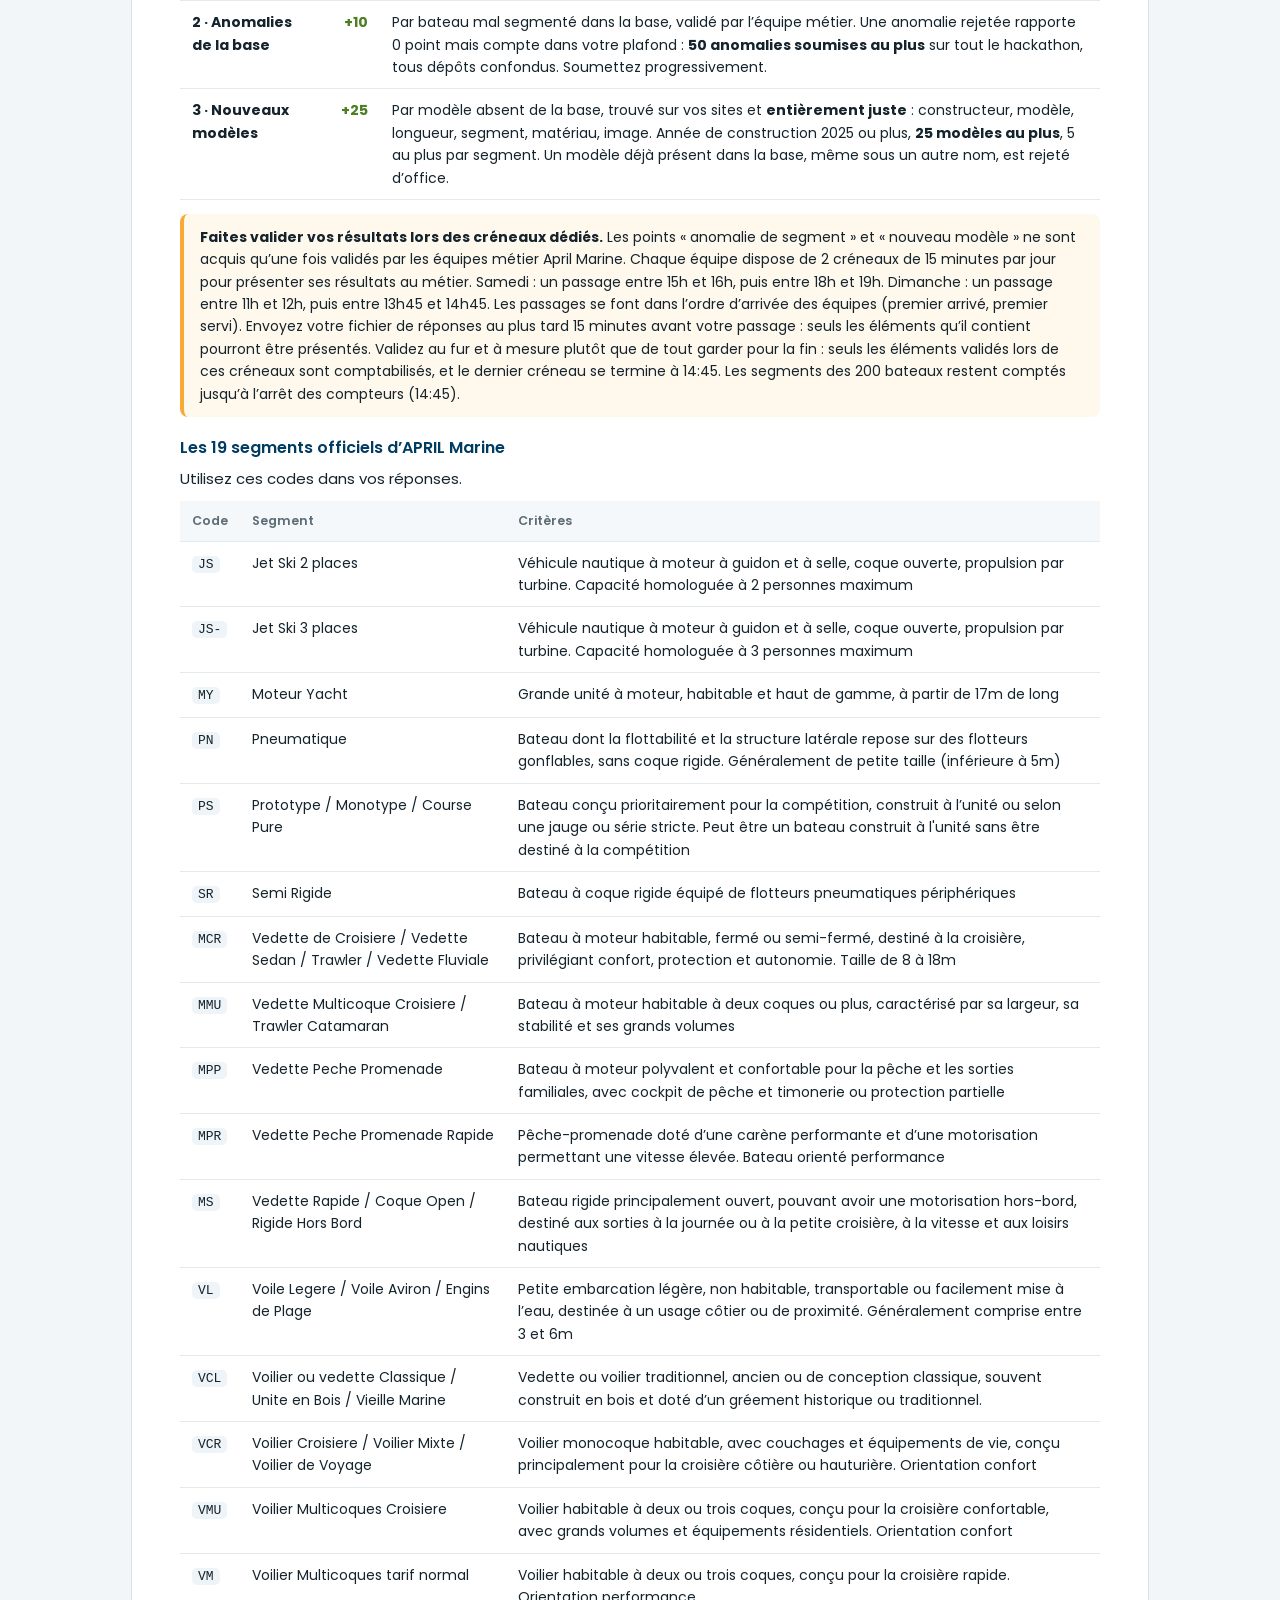
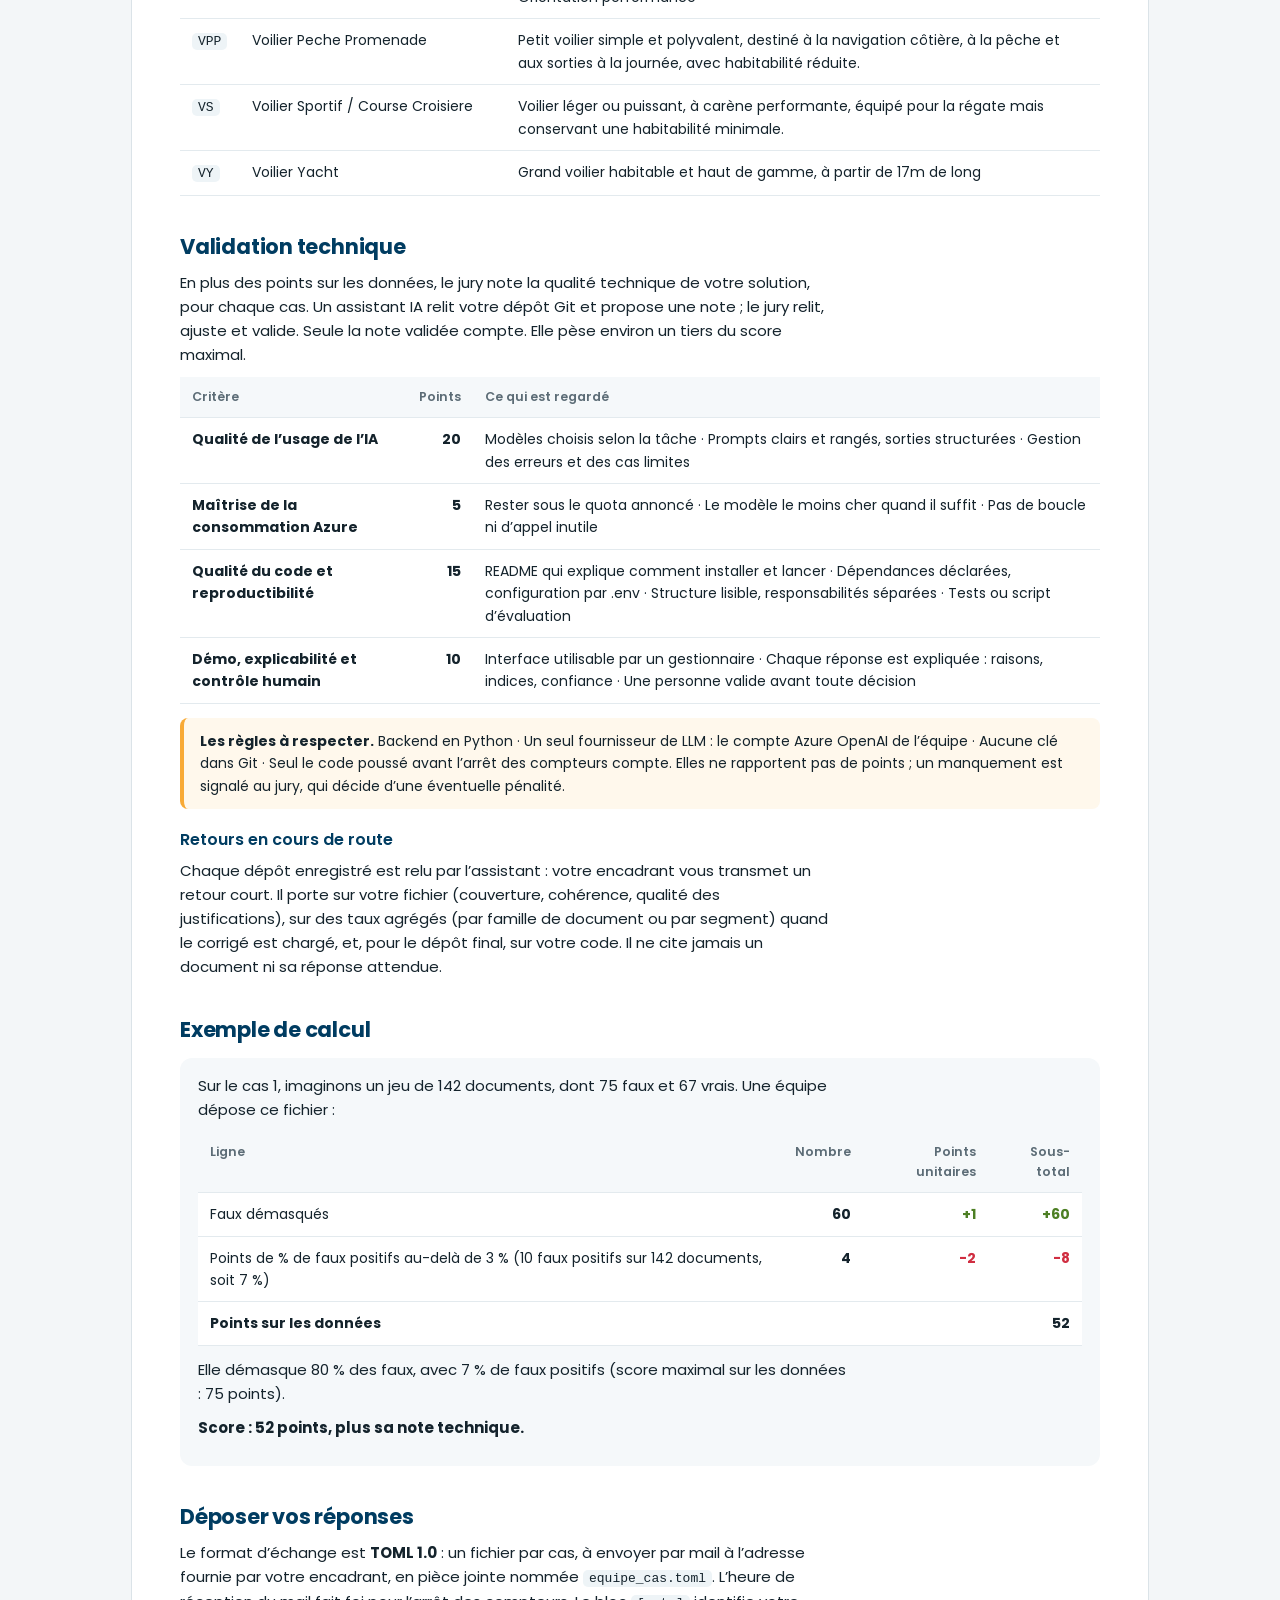
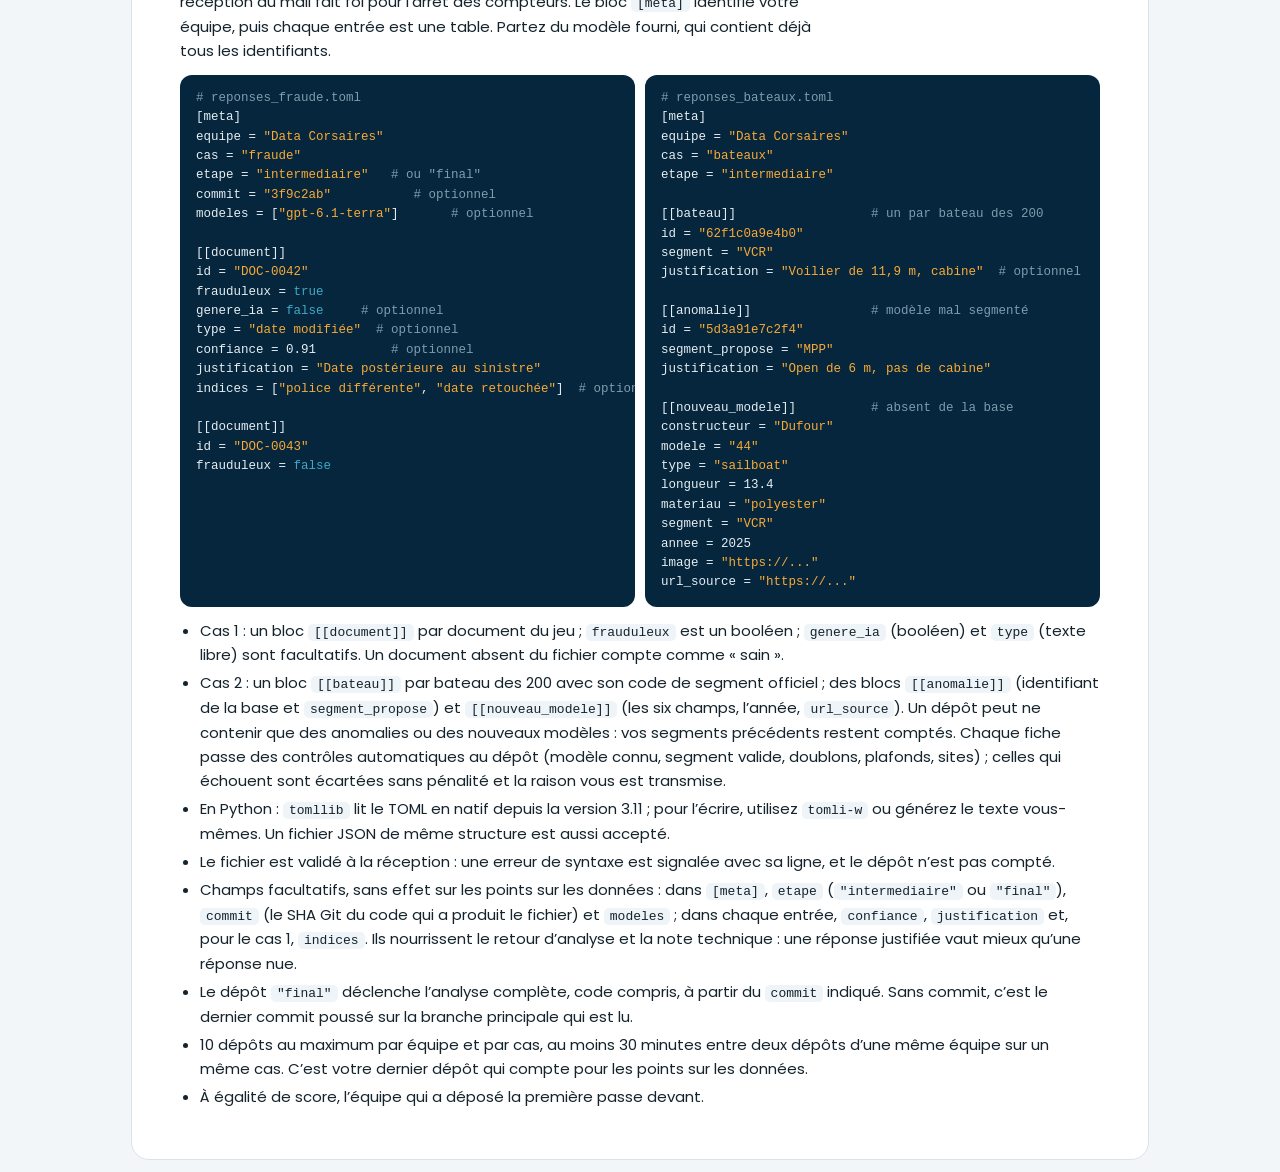
==== commit 87a4186d: "Kit de départ du hackathon : règles, brief, connexion Azure" ====
--- a/docs/regles-du-jeu.html
+++ b/docs/regles-du-jeu.html
@@ -54,7 +54,7 @@
 
   <h2>Comment se construit votre score</h2>
   <div class="formula"><span>Points sur les données</span><i>+</i><span>Anomalies et modèles validés (cas 2)</span><i>+</i><span>Note technique</span><i>=</i><span class="tot">Score</span></div>
-  <p class="muted">Le classement en direct porte sur l’ensemble des données : vous suivez votre score en continu, et il est figé à l’arrêt des compteurs (dimanche 14:45).</p>
+  <p class="muted">Cas 1 · fraude : vous travaillez sur les 137 documents et répondez pour tous. Vos scores intermédiaires et le classement en direct sont calculés sur une partie du jeu, que vous ne connaissez pas ; le classement final, révélé après l’arrêt des compteurs (dimanche 14:45), est calculé sur l’autre partie, à partir de votre dernier dépôt. Le taux de faux positifs se calcule sur la partie évaluée. Cas 2 · bateaux : le classement porte sur l’ensemble des données.</p>
 
   
 
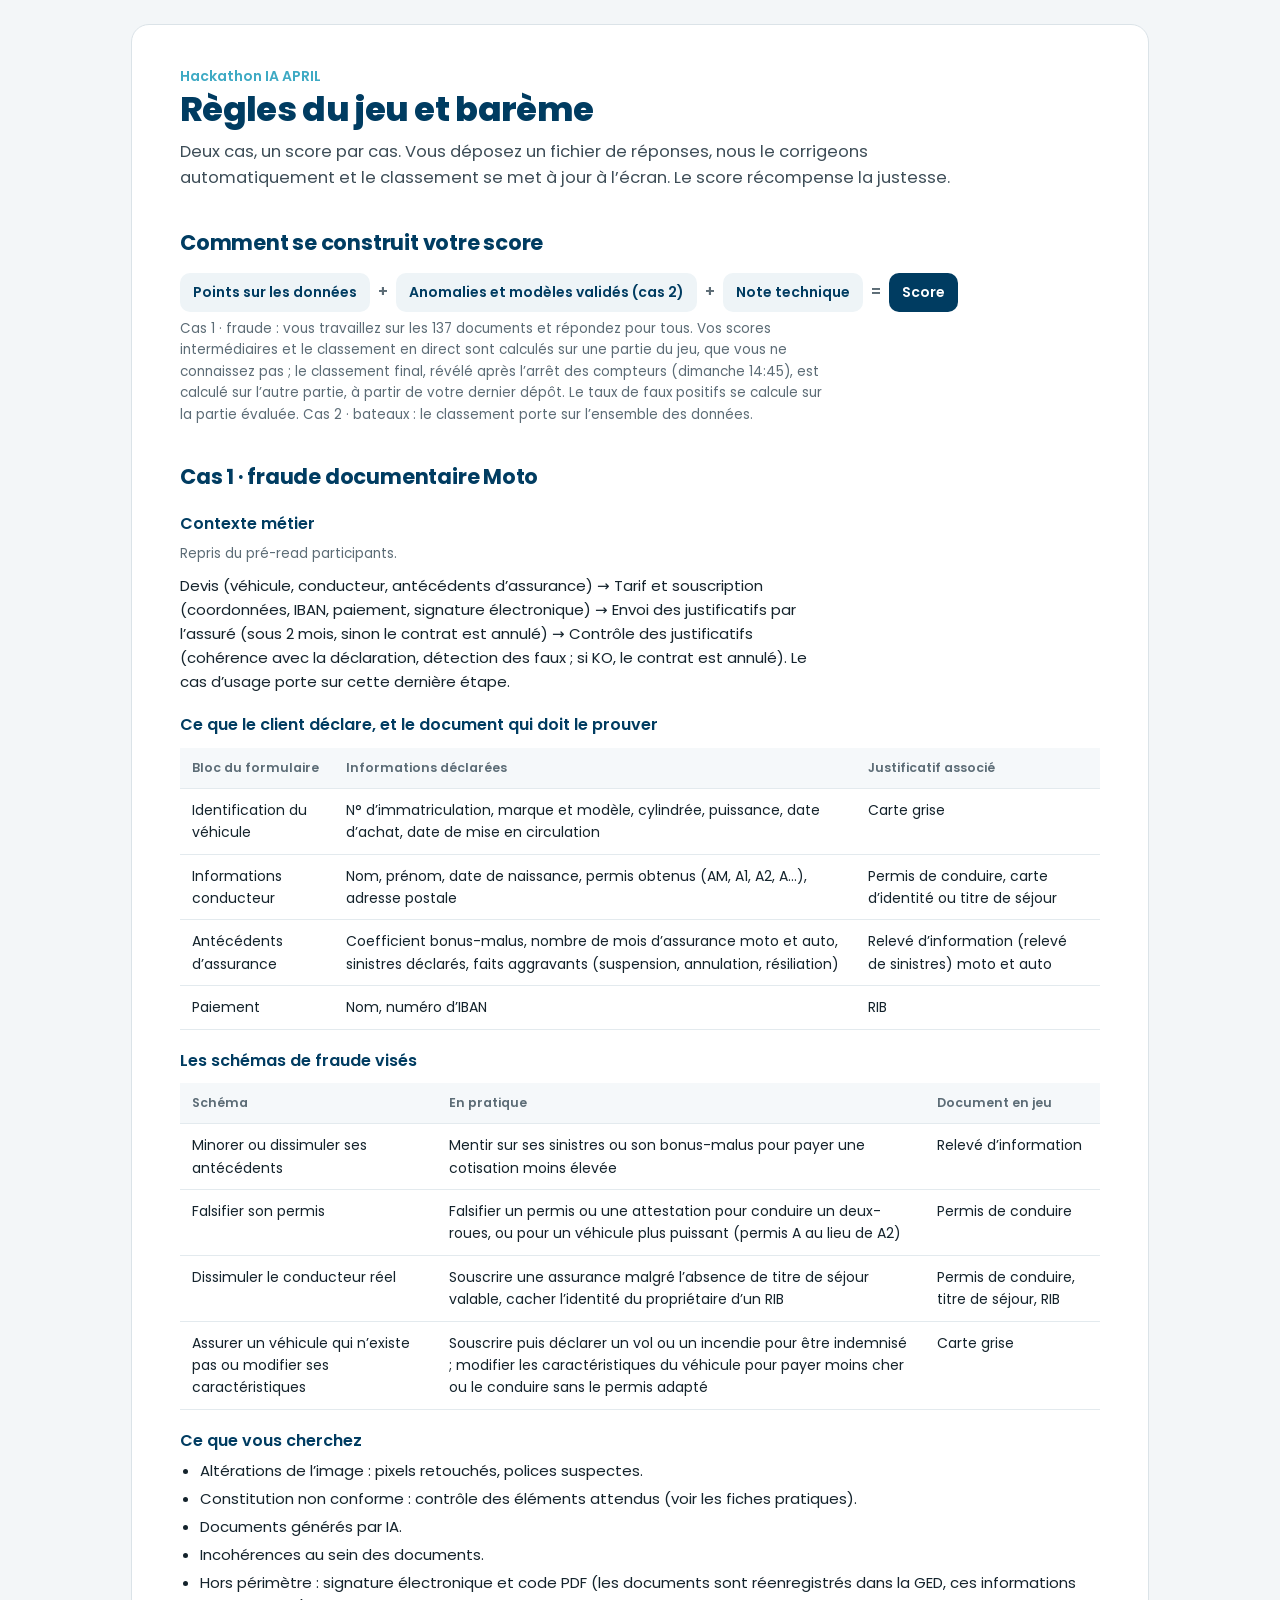
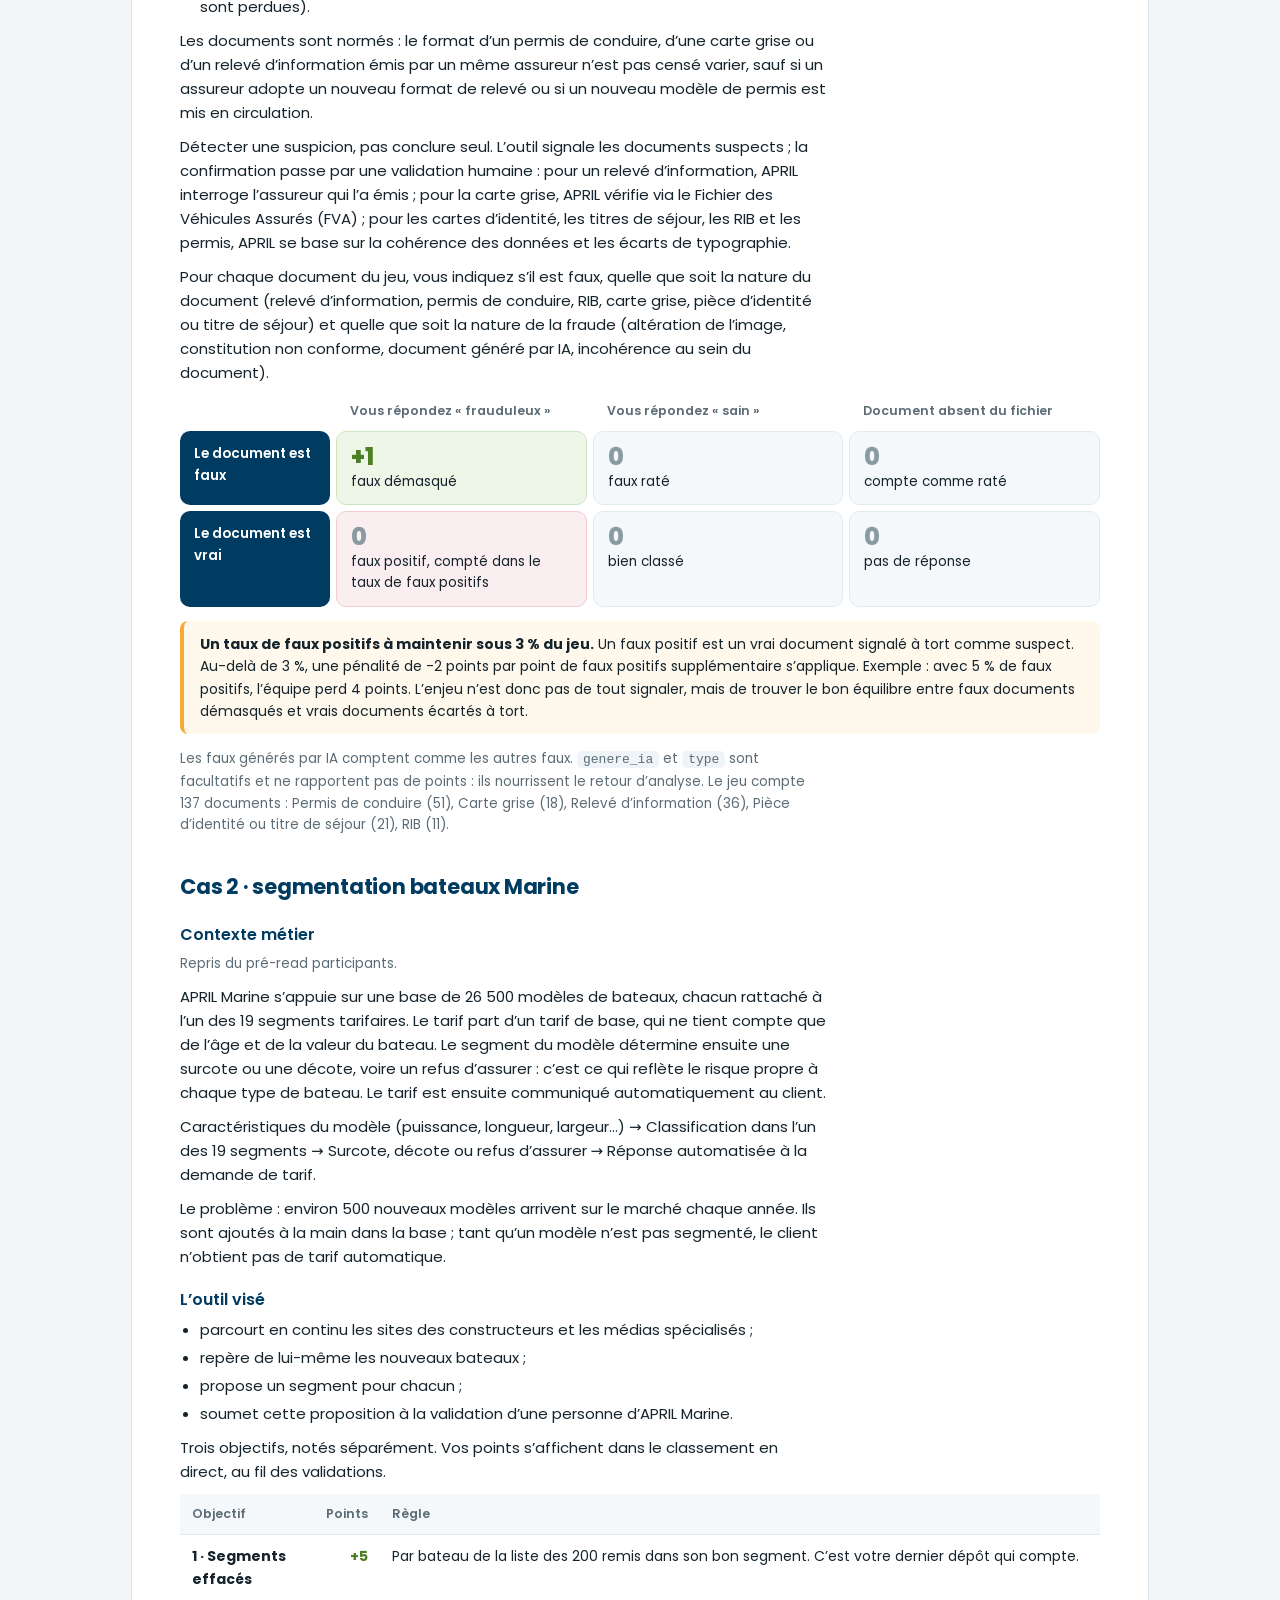
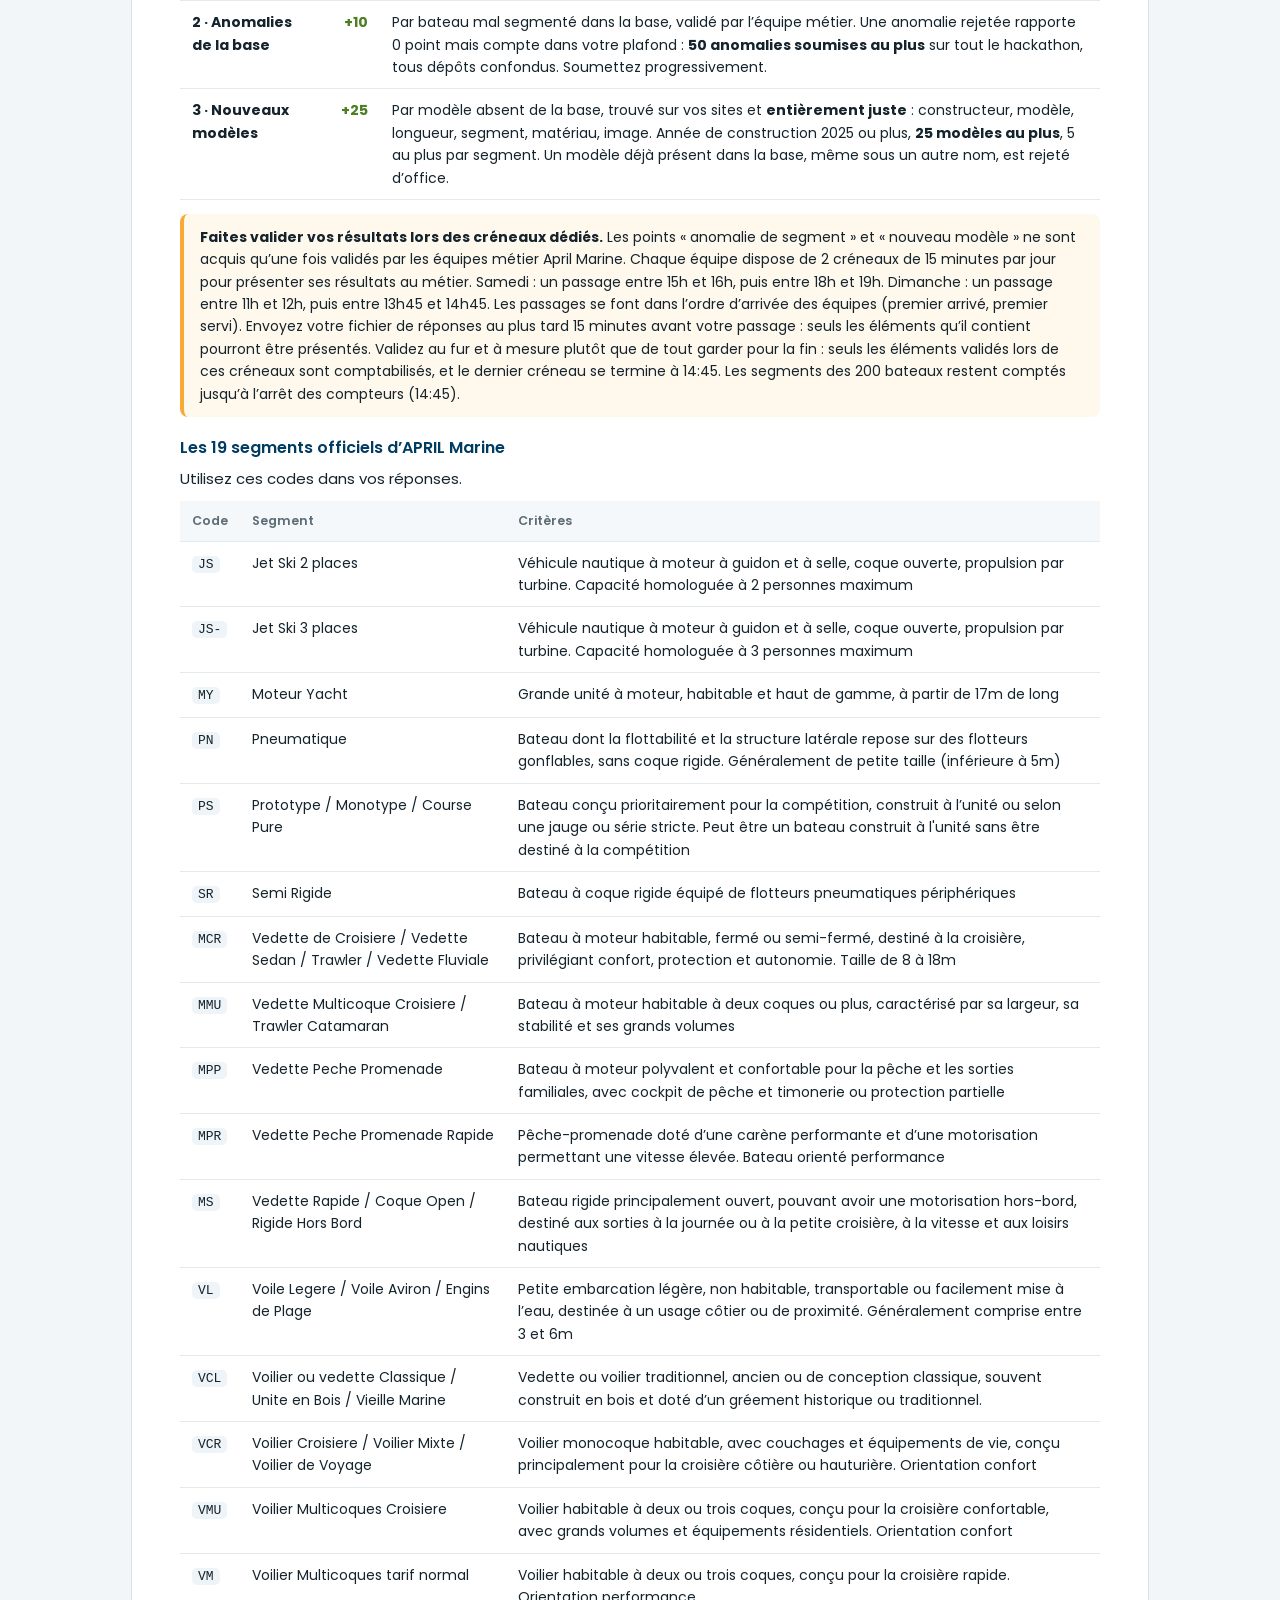
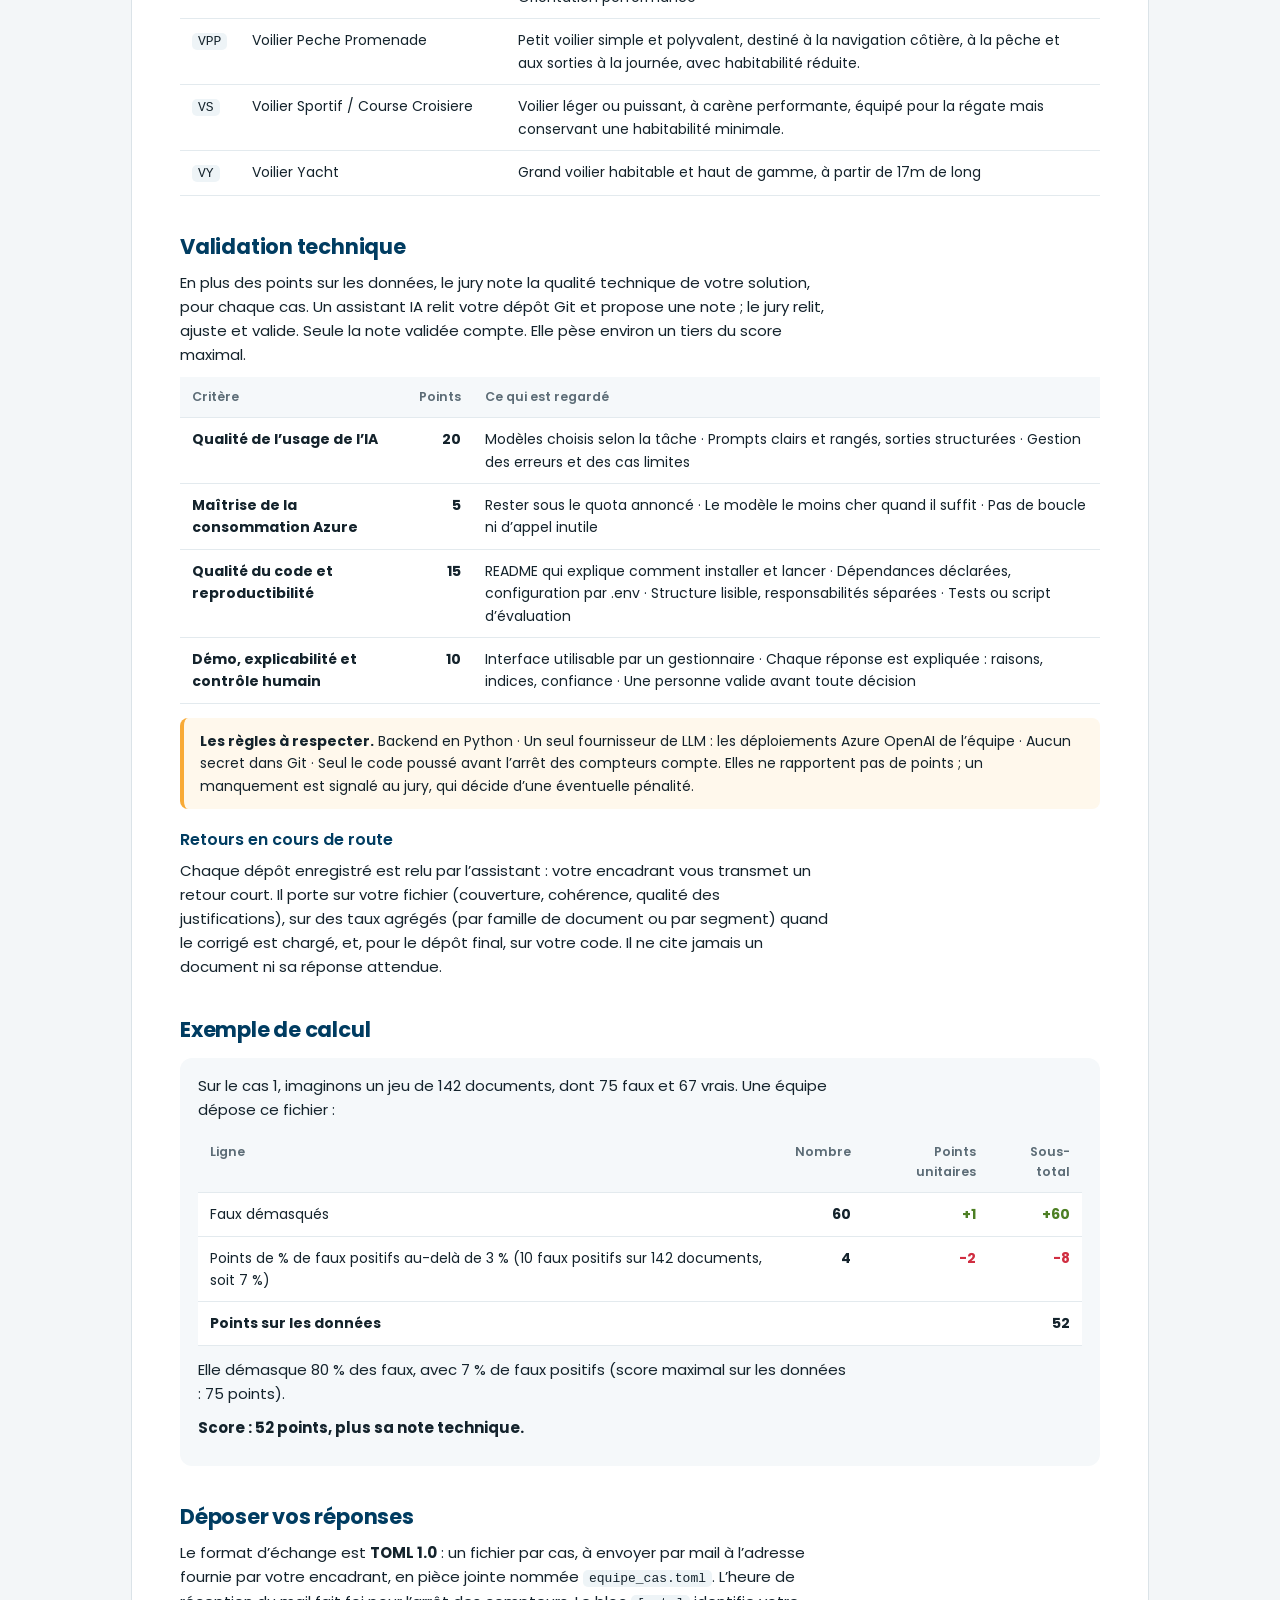
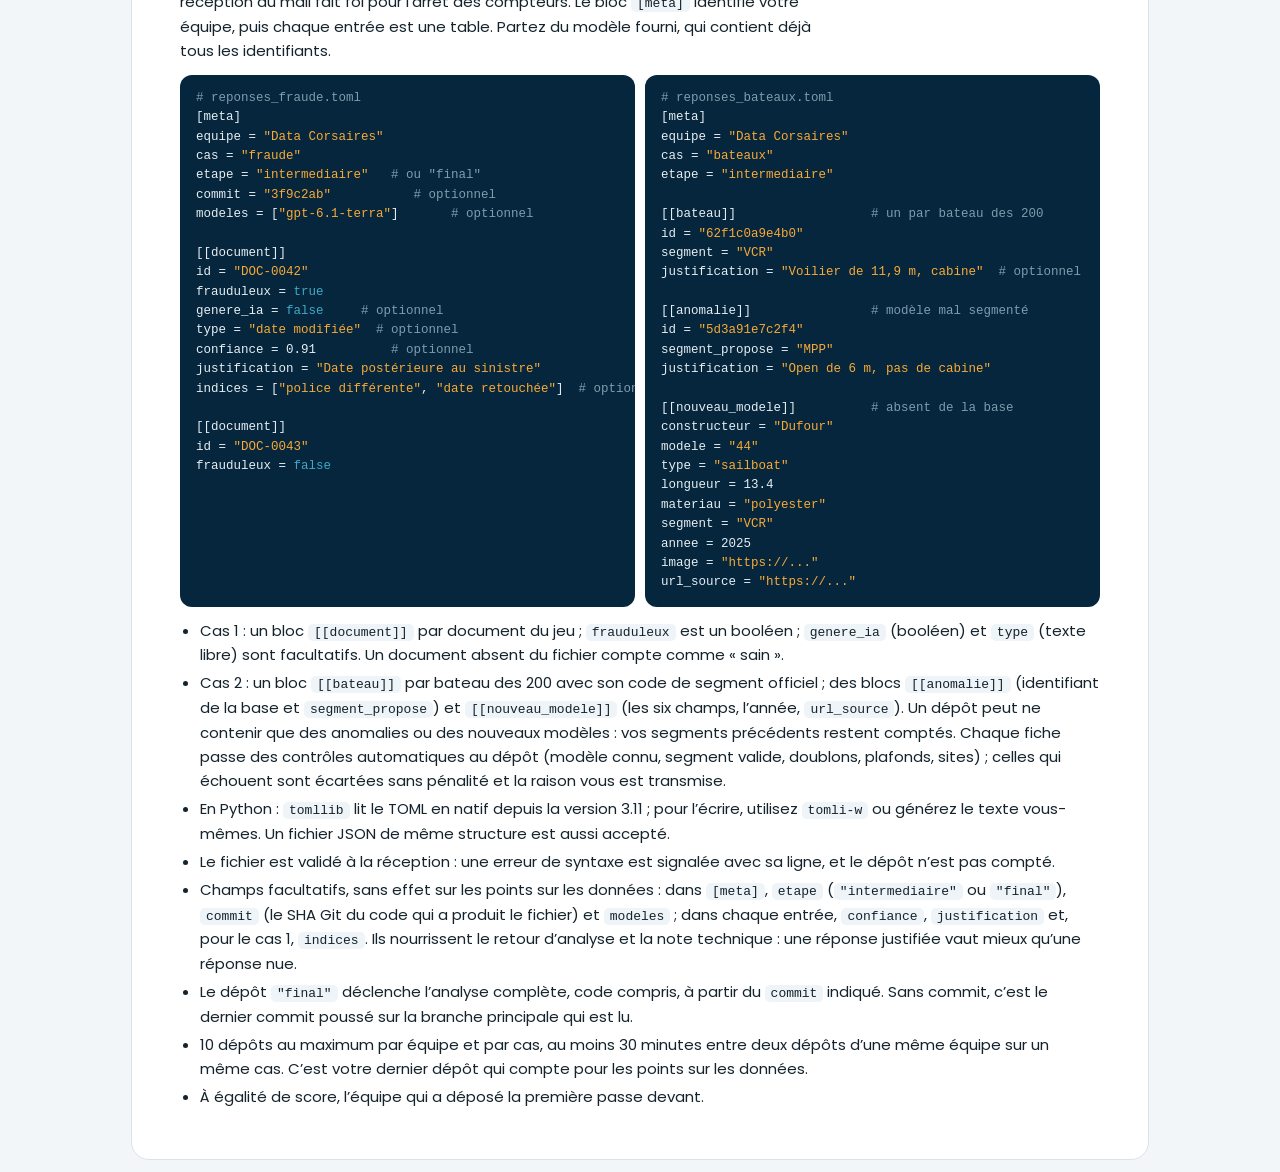
==== commit 81968b03: "Kit de départ du hackathon : règles, brief, connexion Azure" ====
--- a/docs/regles-du-jeu.html
+++ b/docs/regles-du-jeu.html
@@ -133,7 +133,7 @@
     <tr><td><b>Qualité de l’usage de l’IA</b></td><td class="n">20</td><td>Modèles choisis selon la tâche · Prompts clairs et rangés, sorties structurées · Gestion des erreurs et des cas limites</td></tr><tr><td><b>Maîtrise de la consommation Azure</b></td><td class="n">5</td><td>Rester sous le quota annoncé · Le modèle le moins cher quand il suffit · Pas de boucle ni d’appel inutile</td></tr><tr><td><b>Qualité du code et reproductibilité</b></td><td class="n">15</td><td>README qui explique comment installer et lancer · Dépendances déclarées, configuration par .env · Structure lisible, responsabilités séparées · Tests ou script d’évaluation</td></tr><tr><td><b>Démo, explicabilité et contrôle humain</b></td><td class="n">10</td><td>Interface utilisable par un gestionnaire · Chaque réponse est expliquée : raisons, indices, confiance · Une personne valide avant toute décision</td></tr>
     
   </tbody></table>
-  <div class="note"><b>Les règles à respecter.</b> Backend en Python · Un seul fournisseur de LLM : le compte Azure OpenAI de l’équipe · Aucune clé dans Git · Seul le code poussé avant l’arrêt des compteurs compte. Elles ne rapportent pas de points ; un manquement est signalé au jury, qui décide d’une éventuelle pénalité.</div>
+  <div class="note"><b>Les règles à respecter.</b> Backend en Python · Un seul fournisseur de LLM : les déploiements Azure OpenAI de l’équipe · Aucun secret dans Git · Seul le code poussé avant l’arrêt des compteurs compte. Elles ne rapportent pas de points ; un manquement est signalé au jury, qui décide d’une éventuelle pénalité.</div>
   <h3>Retours en cours de route</h3>
   <p>Chaque dépôt enregistré est relu par l’assistant : votre encadrant vous transmet un retour court. Il porte sur votre fichier (couverture, cohérence, qualité des justifications), sur des taux agrégés (par famille de document ou par segment) quand le corrigé est chargé, et, pour le dépôt final, sur votre code. Il ne cite jamais un document ni sa réponse attendue.</p>
 
